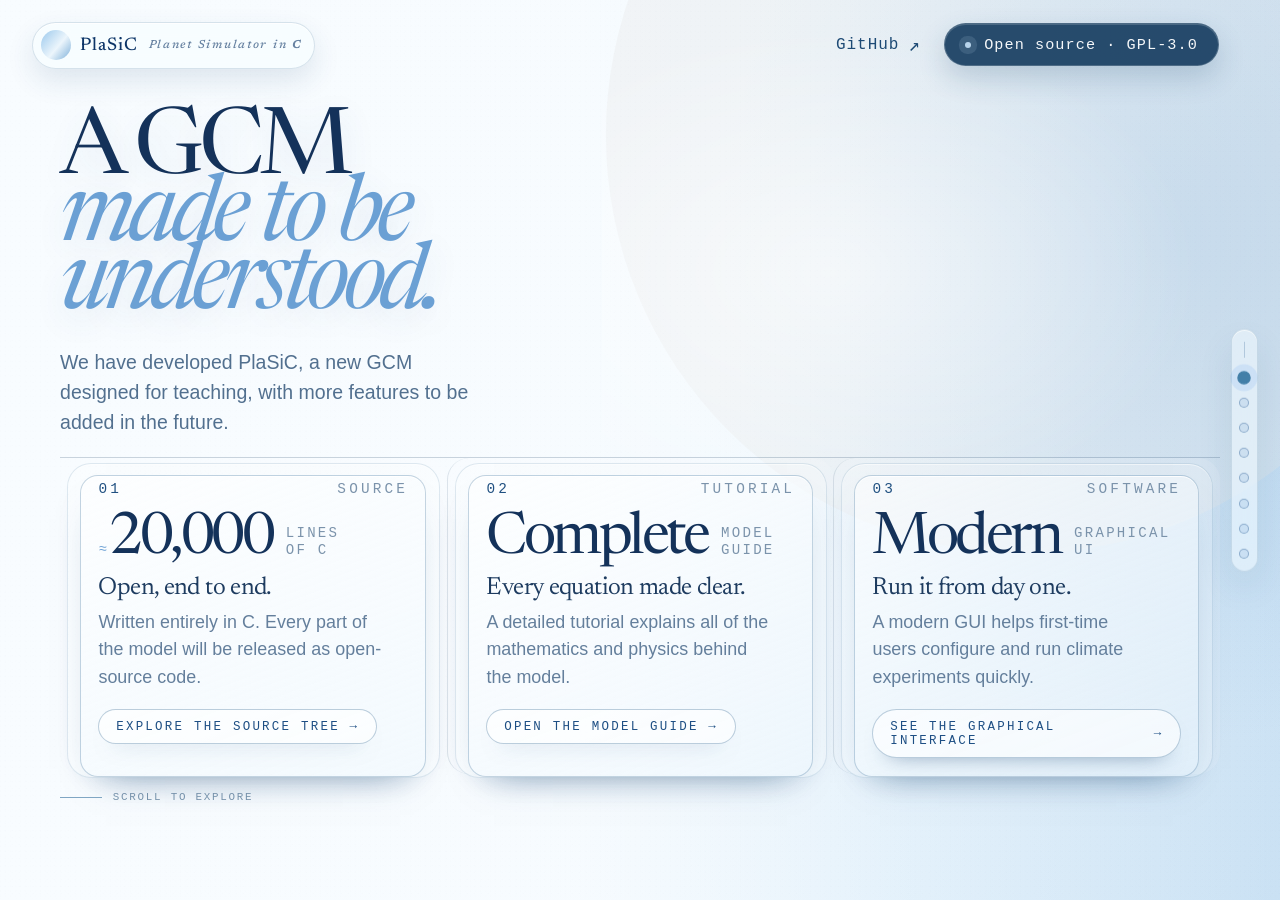
==== docs-site/docs/index.html @ d4c18c9f "fix bug in index.html (weather prediction label occulution)" ====
<!DOCTYPE html>
<html lang="en">
<head>
<meta charset="UTF-8">
<meta name="viewport" content="width=device-width, initial-scale=1.0">
<meta name="color-scheme" content="light dark">
<meta name="description" content="PlaSiC experiments: a 1850–2014 historical simulation, the idealized 1pctCO2 and abrupt-4xCO2 climate-sensitivity experiments, and an ERA5-initialized 10-day forecast case.">
<meta name="theme-color" content="#0a0f1d">
<link rel="icon" type="image/svg+xml" href="data:image/svg+xml,%3Csvg xmlns='http://www.w3.org/2000/svg' viewBox='0 0 64 64'%3E%3Cdefs%3E%3CradialGradient id='g' cx='35%25' cy='28%25'%3E%3Cstop stop-color='%23dffaff'/%3E%3Cstop offset='.48' stop-color='%237fe0f2'/%3E%3Cstop offset='1' stop-color='%231d5d7c'/%3E%3C/radialGradient%3E%3C/defs%3E%3Ccircle cx='32' cy='32' r='25' fill='url(%23g)'/%3E%3Cpath d='M12 34c13-9 27-11 40-4' fill='none' stroke='%23fff' stroke-opacity='.7' stroke-width='2'/%3E%3C/svg%3E">
<title>PlaSiC — Historical, CO₂ and forecast experiments</title>
<link rel="preconnect" href="https://fonts.googleapis.com">
<link rel="preconnect" href="https://fonts.gstatic.com" crossorigin>
<link href="https://fonts.googleapis.com/css2?family=Newsreader:opsz,wght@6..72,400;6..72,500&amp;family=STIX+Two+Text:ital,wght@0,400;0,500;1,400&amp;display=swap" rel="stylesheet">

<style>
/* ============================================================
   1. TOKENS + RESET
   ============================================================ */
:root{
  --ink:#0a0f1d;
  --ink-2:#0d1424;
  --ink-3:#101b33;
  --line:rgba(127,224,242,.16);
  --ice:#7fe0f2;
  --ice-deep:#37bddb;
  --ice-dim:#4a90a8;
  --gold:#e7c489;
  --text:#e9eef7;
  --muted:#8fa1bd;

  --font-elegant:'Newsreader','Bodoni 72','Didot','Baskerville','Times New Roman',serif;
  --font-math:'STIX Two Text','STIX Two Math','STIXGeneral','Cambria Math','Baskerville','Times New Roman',serif;
  --font-body:-apple-system,BlinkMacSystemFont,'Segoe UI',Roboto,'Helvetica Neue',Arial,sans-serif,'PingFang SC','Microsoft YaHei';
  --font-mono:'SF Mono',SFMono-Regular,ui-monospace,Menlo,Consolas,'Liberation Mono',monospace;
}

*{box-sizing:border-box;margin:0;padding:0}
html{scroll-behavior:smooth}
body{
  font-family:var(--font-body);
  color:var(--text);
  background:var(--ink);
  -webkit-font-smoothing:antialiased;
  text-rendering:optimizeLegibility;
  overflow:hidden;           /* sections scroll inside .scroll */
}
a{color:inherit;text-decoration:none}
button{font-family:inherit;cursor:pointer;background:none;border:none;color:inherit}

/* ============================================================
   2. LAYERED BACKGROUND (gradient + vignette, fixed)
   ============================================================ */
.bg-gradient{
  position:fixed;inset:0;z-index:0;pointer-events:none;
  background:
    radial-gradient(120% 90% at 50% -10%, var(--ink-3) 0%, var(--ink-2) 42%, var(--ink) 78%),
    #0a0f1d;
}
.bg-gradient::before,
.bg-gradient::after{
  content:"";position:absolute;inset:0;opacity:0;
  transition:opacity .85s cubic-bezier(.2,.7,.2,1);
}
.bg-gradient::before{
  background:
    radial-gradient(72% 48% at 76% 6%,rgba(255,237,255,.28),transparent 68%),
    linear-gradient(158deg,#75b9f5 0%,#798fe9 33%,#609ce9 66%,#9abcf4 100%);
}
.bg-gradient::after{
  background:
    radial-gradient(80% 58% at 13% 93%,rgba(242,181,249,.42),transparent 66%),
    radial-gradient(66% 52% at 94% 76%,rgba(215,181,251,.38),transparent 70%),
    linear-gradient(112deg,rgba(255,255,255,.16),transparent 48%,rgba(117,85,221,.15));
  mix-blend-mode:screen;
}
body.theme-sky .bg-gradient::before,
body.theme-sky .bg-gradient::after{opacity:1}
.vignette{
  position:fixed;inset:0;z-index:3;pointer-events:none;
  background:radial-gradient(130% 130% at 50% 45%, transparent 55%, rgba(4,8,18,.55) 100%);
  transition:background .85s ease;
}
.bottom-fade{
  position:fixed;left:0;right:0;bottom:0;height:26vh;z-index:1;pointer-events:none;
  background:linear-gradient(180deg,transparent,rgba(6,10,20,.8));
  transition:background .85s ease;
}
body.theme-sky .vignette{background:radial-gradient(130% 115% at 52% 42%,transparent 56%,rgba(47,57,156,.18) 100%)}
body.theme-sky .bottom-fade{background:linear-gradient(180deg,transparent,rgba(213,180,249,.22))}

/* clouds canvas sits between gradient and content */
#clouds{position:fixed;inset:0;z-index:1;pointer-events:none}

/* ============================================================
   3. SCROLL CONTAINER + SECTIONS
   ============================================================ */
.scroll{
  position:relative;z-index:2;
  height:100vh;height:100dvh;
  overflow-y:auto;overflow-x:hidden;
  scroll-snap-type:y mandatory;
  scroll-snap-stop:always;
  -webkit-overflow-scrolling:touch;
}
section{
  position:relative;
  min-height:100vh;min-height:100dvh;
  scroll-snap-align:start;
  display:flex;flex-direction:column;
  align-items:center;justify-content:center;
  padding:clamp(.75rem,1.9vh,1.35rem) clamp(1.25rem,6vw,4rem);
}

/* ============================================================
   4. FIXED CHROME (logo + nav dots)
   ============================================================ */
.logo{
  position:fixed;top:clamp(1rem,2.4vh,1.5rem);left:clamp(1.1rem,2.5vw,2rem);
  z-index:6;pointer-events:auto;
  display:flex;align-items:center;gap:.55rem;
  font-family:var(--font-elegant);font-weight:500;
  font-size:1.05rem;letter-spacing:.04em;color:var(--text);
}
.logo .mark{
  width:26px;height:26px;border-radius:50%;
  background:radial-gradient(circle at 35% 30%, var(--ice) 0%, var(--ice-deep) 55%, transparent 78%);
  box-shadow:0 0 18px rgba(127,224,242,.45);
  opacity:.9;
}
.logo .sub{font-family:var(--font-elegant);font-size:.6rem;letter-spacing:.12em;color:var(--muted);font-style:italic;text-transform:none;margin-left:.1rem}
body.theme-sky .logo{color:#fff;text-shadow:0 2px 18px rgba(50,48,151,.28)}
body.theme-sky .logo .sub{color:rgba(255,255,255,.78)}
body.theme-sky .logo .mark{
  background:radial-gradient(circle at 35% 30%,#fff 0%,#efd9ff 32%,#8f78e8 68%,transparent 72%);
  box-shadow:0 0 0 1px rgba(255,255,255,.3),0 8px 30px rgba(243,211,255,.6);
}

.nav{
  position:fixed;right:clamp(.6rem,1.8vw,1.4rem);top:50%;transform:translateY(-50%);
  z-index:6;display:flex;flex-direction:column;gap:.95rem;align-items:center;
}
.nav .dot{
  border-radius:50%;
  border:1px solid var(--line);background:rgba(15,23,40,.5);
  transition:transform .35s ease,background .35s ease,border-color .35s ease,box-shadow .35s ease;
}
.nav .dot:hover{border-color:var(--ice);transform:scale(1.25)}
.nav .dot.active{
  background:var(--ice);border-color:var(--ice);
  transform:scale(1.35);
}
.nav .dot.active::after{
  content:"";display:none;
}
.nav .tick{width:1px;height:16px;background:linear-gradient(var(--line),var(--line))}
body.theme-sky .nav .dot{border-color:rgba(255,255,255,.58);background:rgba(255,255,255,.18)}
body.theme-sky .nav .dot:hover{border-color:#fff}
body.theme-sky .nav .dot.active{background:#fff;border-color:#fff;box-shadow:0 0 0 5px rgba(255,255,255,.2),0 6px 22px rgba(55,51,164,.24)}
body.theme-sky .nav .tick{background:rgba(255,255,255,.48)}

/* the physics scene (#s2) is light-toned: darken the fixed chrome there */
body.theme-physics .logo{color:#12303f;text-shadow:none}
body.theme-physics .logo .sub{color:rgba(18,48,63,.62)}
body.theme-physics .logo .mark{background:radial-gradient(circle at 35% 30%,#cfeaf7 0%,#5f9dbd 58%,transparent 78%);box-shadow:0 0 14px rgba(40,90,120,.35)}
body.theme-physics .nav .dot{border-color:rgba(18,48,63,.38);background:rgba(18,48,63,.14)}
body.theme-physics .nav .dot.active{background:#1d5d7c;border-color:#1d5d7c;box-shadow:0 0 12px rgba(29,93,124,.4)}
body.theme-physics .nav .tick{background:rgba(18,48,63,.28)}

/* ============================================================
   5. SHARED REVEAL
   ============================================================ */
section .reveal{opacity:0;transform:translateY(28px);
  transition:opacity .8s ease,transform .8s cubic-bezier(.16,.8,.28,1);
  transition-delay:var(--d,0s);
}
section.active .reveal{opacity:1;transform:none}
@media (min-width:760px){
  section .reveal{will-change:opacity,transform}
}

/* ============================================================
   6. PAGE 3 — EQUATIONS IN THE SKY
   ============================================================ */
#s1{
  isolation:isolate;overflow:hidden;justify-content:flex-start;
  padding:clamp(4.2rem,7vh,5.2rem) clamp(1.25rem,4vw,4rem) clamp(1.4rem,3vh,2.4rem);
}
#s1::after{
  content:"";position:absolute;inset:0;z-index:-1;pointer-events:none;
  background:
    linear-gradient(90deg,rgba(255,255,255,.16) 1px,transparent 1px),
    linear-gradient(rgba(255,255,255,.12) 1px,transparent 1px);
  background-size:8vw 8vw;
  -webkit-mask:linear-gradient(180deg,transparent,rgba(0,0,0,.12) 28%,rgba(0,0,0,.08) 70%,transparent);
          mask:linear-gradient(180deg,transparent,rgba(0,0,0,.12) 28%,rgba(0,0,0,.08) 70%,transparent);
}
.sr-only{position:absolute;width:1px;height:1px;padding:0;margin:-1px;overflow:hidden;clip:rect(0,0,0,0);white-space:nowrap;border:0}
.sky-title{
  position:relative;z-index:4;width:min(94vw,1180px);margin:0 auto clamp(.3rem,.8vh,.6rem);
  color:#fff;text-align:center;text-wrap:balance;
  font-family:var(--font-elegant);font-size:clamp(2.2rem,4.3vw,4.7rem);font-weight:400;
  line-height:.94;letter-spacing:-.035em;font-kerning:normal;font-feature-settings:"kern" 1,"liga" 1;
  opacity:0;transform:translateY(-14px);filter:blur(7px);
  transition:opacity 1s ease .05s,transform 1s cubic-bezier(.16,.8,.28,1) .05s,filter 1s ease .05s;
}
#s1.active .sky-title{opacity:1;transform:none;filter:blur(0)}
.eq-cloud{
  position:relative;width:min(96vw,1540px);height:min(70vh,720px);
  margin:0 auto;perspective:1500px;transform-style:preserve-3d;
}
.eq{
  --tx:0px;--ty:0px;
  position:absolute;left:var(--x);top:var(--y);z-index:var(--z,1);
  max-width:min(66vw,900px);
  color:rgba(255,255,255,.92);
  opacity:0;
  transform:translate(-50%,-50%) translate3d(var(--tx),var(--ty),0) rotate(var(--r,0deg)) scale(.92);
  transition:opacity 1.15s ease var(--delay,0s),filter 1.15s ease var(--delay,0s),transform 1.15s cubic-bezier(.16,.8,.28,1) var(--delay,0s),color .35s ease;
  text-shadow:0 1px 0 rgba(255,255,255,.18),0 4px 16px rgba(50,51,142,.32),0 14px 38px rgba(45,54,160,.2);
  will-change:transform;
}
#s1.active .eq{
  opacity:var(--alpha,.82);
  transform:translate(-50%,-50%) translate3d(var(--tx),var(--ty),0) rotate(var(--r,0deg)) scale(1);
}
.eq .m{
  display:inline-block;font-family:var(--font-math);font-weight:400;
  line-height:1.2;letter-spacing:-.018em;font-kerning:normal;font-feature-settings:"kern" 1,"liga" 1;
  animation:eqFloat var(--float,10s) ease-in-out var(--phase,0s) infinite alternate;
  transition:transform .45s cubic-bezier(.2,.8,.2,1),color .35s ease,text-shadow .35s ease;
}
.eq:hover{z-index:20;color:#fff;--alpha:1}
.eq:hover .m{transform:translateY(-4px) scale(1.035);text-shadow:0 2px 0 rgba(255,255,255,.2),0 16px 38px rgba(51,45,153,.34)}
.eq.f-fore{color:#fff;--alpha:.98}
.eq.f-fore .m{font-size:var(--fs,clamp(1.2rem,1.9vw,1.95rem));font-weight:500}
.eq.f-diag{color:rgba(250,244,255,.9);--alpha:.88}
.eq.f-diag .m{font-size:var(--fs,clamp(.9rem,1.22vw,1.26rem))}
.m i{font-style:italic;color:inherit}
.m .g{color:#f8d9ff}
.fr{display:inline-flex;flex-direction:column;vertical-align:middle;margin:0 .14em;text-align:center;line-height:1.02;transform:translateY(-.04em)}
.fr .fn{padding:0 .12em}
.fr .fd{border-top:1px solid currentColor;padding:.08em .12em 0;font-size:.74em}
sub,sup{font-size:.62em;line-height:0}
@keyframes eqFloat{
  0%{transform:translate3d(0,-3px,0)}
  45%{transform:translate3d(5px,2px,0)}
  100%{transform:translate3d(-3px,6px,0)}
}

/* ============================================================
   7. PAGE 4 — PHYSICAL PROCESSES IN PLASIC (3-D GRID COLUMN)
   design adapted from website/demo (isothermalbox-style column
   + gridded globe); all selectors scoped under .physics-map
   ============================================================ */
#s2.physics-scene{
  isolation:isolate;overflow:hidden;padding:0;display:block;
  background:linear-gradient(165deg,#f3f8fc 0%,#e1ebf3 100%);color:#103b55;
}
.physics-figure{
  position:absolute;inset:0;z-index:1;opacity:0;transform:scale(1.015);
  transition:opacity 1.1s ease,transform 1.6s cubic-bezier(.16,.8,.28,1);
}
#s2.active .physics-figure{opacity:1;transform:none}
.physics-map{display:block;width:100%;height:100%}
.physics-map text{font-family:var(--font-body)}
/* in-scene micro labels (kept to a minimum) */
.physics-map .micro-label{font-size:28px;font-weight:750;letter-spacing:.13em;fill:#174b65;paint-order:stroke;stroke:rgba(248,253,255,.88);stroke-width:6px;stroke-linejoin:round}
.physics-map .micro-label.light{fill:rgba(255,255,255,.9);stroke:rgba(12,63,82,.55)}
/* parameterization callout panels */
.physics-map .process-label{filter:drop-shadow(0 9px 16px rgba(20,67,87,.18));opacity:0;transition:opacity .65s ease}
#s2.active .process-label{opacity:1}
#s2.active .process-label.p2{transition-delay:.14s}
#s2.active .process-label.p3{transition-delay:.24s}
#s2.active .process-label.p4{transition-delay:.34s}
.process-label .label-panel{fill:rgba(248,253,255,.92);stroke:rgba(12,72,101,.22);stroke-width:1.5}
.process-label .label-index{font:750 16px var(--font-body);fill:#103f59;text-anchor:middle;dominant-baseline:middle}
.process-label .label-title{font:750 24px var(--font-body);letter-spacing:.018em;fill:#103f59}
.process-label .label-link{fill:none;stroke:rgba(20,82,105,.6);stroke-width:2.2;stroke-linecap:round;stroke-dasharray:3 7}
.process-label:hover .label-panel{fill:rgba(255,255,255,.97);stroke:rgba(12,72,101,.45)}
.process-label:hover .label-link{stroke-dasharray:none}
/* globe image replaces the procedural graticule; only rain dots and
   building windows remain procedural */
/* scene motion, scoped to the physics map */
.physics-map .cloud-soft{filter:url(#cloudShadow)}
.physics-map .cloud-float-a,.physics-map .cloud-float-c{transform-box:fill-box;transform-origin:center;will-change:transform}
.physics-map .cloud-float-a{animation:sceneCloudA 8s ease-in-out infinite alternate}
.physics-map .cloud-float-c{animation:sceneCloudC 12s ease-in-out -5s infinite alternate}
.physics-map .sun-core{transform-box:fill-box;transform-origin:center;animation:sunPulse 4.5s ease-in-out infinite alternate}
.physics-map .sun-rays{transform-box:fill-box;transform-origin:center;animation:sunTurn 55s linear infinite}
.physics-map .flow,.physics-map .shortwave,.physics-map .longwave,.physics-map .updraft,.physics-map .flux-arrow{stroke-dasharray:16 13;animation:streamDash 2.2s linear infinite}
.physics-map .longwave{animation-duration:2.8s}
.physics-map .rain-streak{stroke-dasharray:7 15;animation:rainFall 1.25s linear infinite}
.physics-map .rain-streak.r2{animation-delay:-.45s}
.physics-map .rain-streak.r3{animation-delay:-.85s}
.physics-map .rain-dot{fill:#3f8fd2;animation:fallDots 1.5s linear infinite}
.physics-map .eddy{transform-box:fill-box;transform-origin:center;animation:eddyTurn 9s linear infinite}
.physics-map .mix-stream{stroke-dasharray:8 13;animation:streamDash 3.2s linear infinite}
.physics-map .rain-drop{animation:dropBob 1.8s ease-in-out infinite;transform-box:fill-box;transform-origin:center}
.physics-map .rain-drop.d2{animation-delay:-.6s}
.physics-map .rain-drop.d3{animation-delay:-1.2s}
.physics-map .city-icon{filter:drop-shadow(0 5px 5px rgba(30,68,58,.16))}
@keyframes sceneCloudA{to{transform:translate(10px,-13px)}}
@keyframes sceneCloudC{to{transform:translate(8px,-9px)}}
@keyframes sunPulse{to{transform:scale(1.06);opacity:.9}}
@keyframes sunTurn{to{transform:rotate(360deg)}}
@keyframes streamDash{to{stroke-dashoffset:-58}}
@keyframes rainFall{to{stroke-dashoffset:-44}}
@keyframes fallDots{0%{transform:translateY(-6px);opacity:0}20%{opacity:.95}85%{opacity:.9}100%{transform:translateY(38px);opacity:0}}
@keyframes eddyTurn{to{transform:rotate(360deg)}}
@keyframes dropBob{0%,100%{transform:translateY(-4px);opacity:.5}50%{transform:translateY(7px);opacity:1}}
@media (max-width:780px){
  .physics-figure{left:50%;width:1500px;transform:translateX(-50%) scale(1.015)}
  #s2.active .physics-figure{transform:translateX(-50%)}
}

/* ============================================================
   8. PAGE 5 — COUPLING
   ============================================================ */
#s3.coupling-scene{
  --cx-ink:#173650;--cx-muted:#536f86;--cx-rule:rgba(47,93,130,.19);
  --cx-down:#9b722f;--cx-up:#327ea6;
  isolation:isolate;align-items:stretch;justify-content:center;
  padding:clamp(5rem,8vh,6rem) clamp(1.5rem,5vw,5.5rem) clamp(1.8rem,4vh,3rem);
  color:var(--cx-ink);
  background:radial-gradient(ellipse at 90% 15%,rgba(126,196,242,.42),transparent 55%),
    linear-gradient(125deg,#e6f2fd 5%,#cfe4f8 68%,#b9d6ee);
}
#s3::before{
  content:"";position:absolute;inset:0;z-index:-1;pointer-events:none;opacity:.35;
  background-image:linear-gradient(rgba(71,120,160,.075) 1px,transparent 1px),linear-gradient(90deg,rgba(71,120,160,.075) 1px,transparent 1px);
  background-size:64px 64px;
  -webkit-mask-image:linear-gradient(120deg,transparent 30%,#000);mask-image:linear-gradient(120deg,transparent 30%,#000);
}
.cx-shell{width:min(100%,1400px);margin:auto}
.cx-header{display:grid;grid-template-columns:1fr;align-items:end;gap:3rem;margin-bottom:clamp(1.6rem,3.5vh,2.6rem)}
.cx-title{font-family:var(--font-elegant);font-size:clamp(3.25rem,5.2vw,5.35rem);font-weight:400;line-height:.94;letter-spacing:-.035em}
.cx-title em{font-weight:400;color:#3b7fa9}
.cx-header-note{max-width:38ch;margin:0 0 .25rem;color:var(--cx-muted);font-size:1.0625rem;line-height:1.55}
.cx-network{margin:0}
.cx-component{position:relative;min-width:0;border:1px solid var(--cx-rule);border-radius:12px;background:rgba(255,255,255,.57)}
.cx-number{font-family:var(--font-mono);font-size:.875rem;letter-spacing:.12em;color:#6084a1}
.cx-component h3{font-family:var(--font-elegant);font-size:clamp(1.9rem,2.8vw,2.7rem);font-weight:400;line-height:1.05;letter-spacing:-.025em}
.cx-component p{font-size:1.125rem;line-height:1.55;color:var(--cx-muted);text-wrap:pretty}
.cx-atmosphere{display:grid;grid-template-columns:1fr 1fr;align-items:center;gap:2rem;padding:1.3rem 1.7rem;background:linear-gradient(110deg,rgba(255,255,255,.85),rgba(204,229,247,.66));box-shadow:0 15px 35px -30px rgba(36,85,127,.3)}
.cx-atmosphere-name{display:flex;align-items:center;gap:1.2rem}
.cx-atmosphere p{max-width:47ch}
.cx-branches{display:grid;grid-template-columns:minmax(0,.8fr) minmax(0,1.65fr);gap:2.3rem}
.cx-branch{min-width:0;display:flex;flex-direction:column}
.cx-exchange{display:flex;justify-content:center}
.cx-direction{display:flex;font-size:.875rem;line-height:1.35;color:var(--cx-down)}
.cx-direction.return{color:var(--cx-up)}
.cx-arrow{position:relative;display:block;flex:none;width:2px;height:45px;background:currentColor;opacity:.8}
.cx-arrow::after{content:"";position:absolute;bottom:0;left:-3px;width:8px;height:8px;border-right:2px solid currentColor;border-bottom:2px solid currentColor;transform:rotate(45deg)}
.return .cx-arrow::after{top:0;bottom:auto;transform:rotate(225deg)}
.cx-land{flex:1;padding:1.5rem 1.7rem;display:flex;flex-direction:column;align-items:flex-start;background:linear-gradient(145deg,rgba(255,255,255,.76),rgba(217,236,234,.53))}
.cx-land .cx-number{color:#547e7c}
.cx-land h3{margin:.75rem 0 .65rem}
.cx-land p{max-width:29ch}
.cx-marine{min-width:0}
.cx-interface{display:flex;align-items:center;justify-content:space-between;gap:1.8rem;padding:1.15rem 1.45rem;border:1px dashed rgba(55,108,143,.38);border-radius:8px;background:rgba(243,250,255,.5)}
.cx-interface h3{font-size:1.45rem;font-weight:500;white-space:nowrap}
.cx-interface p{font-size:1.0625rem;line-height:1.5;color:var(--cx-muted);max-width:42ch}
.cx-interface-tag{display:block;margin-top:.3rem;font-family:var(--font-mono);font-size:.9375rem;color:#6385a0}
.cx-gateway{width:43%;display:flex;align-items:center;justify-content:center;gap:.6rem;height:45px;color:#547f9f}
.cx-gateway .cx-arrow{height:29px}
.cx-gateway-label{margin-left:.4rem;font-size:.875rem;line-height:1.35;color:var(--cx-muted)}
.cx-marine-pair{display:grid;grid-template-columns:minmax(0,1fr) 14% minmax(0,1fr);align-items:stretch}
.cx-ice,.cx-ocean{padding:1.1rem 1.25rem}
.cx-ice{background:linear-gradient(145deg,rgba(255,255,255,.8),rgba(224,231,247,.65))}
.cx-ocean{background:linear-gradient(145deg,rgba(241,250,255,.9),rgba(191,221,243,.55))}
.cx-ice h3,.cx-ocean h3{font-size:clamp(1.75rem,2.35vw,2.35rem);margin:.5rem 0 .6rem}
.cx-ice p,.cx-ocean p{font-size:1.0625rem}
.cx-bridge{display:flex;flex-direction:column;align-items:center;justify-content:center;gap:.7rem;color:#517b9c;padding:0 .6rem}
.cx-horizontal{width:100%;height:2px;position:relative;background:currentColor}
.cx-horizontal::after{content:"";position:absolute;right:0;top:-3px;width:8px;height:8px;border-top:2px solid currentColor;border-right:2px solid currentColor;transform:rotate(45deg)}
.cx-horizontal.back::after{left:0;right:auto;transform:rotate(225deg)}
.cx-bridge small{line-height:1.35;text-align:center}
.cx-deep-link{display:flex;flex-direction:column;align-items:center;gap:.4rem;margin:.7rem 0 .45rem;color:#3d789b;font-size:.82rem;line-height:1.3;text-align:center}
.cx-deep-link .cx-deep-arrow{position:relative;width:2px;height:27px;background:currentColor}
.cx-deep-link .cx-deep-arrow::after{content:"";position:absolute;left:-3px;bottom:-1px;width:8px;height:8px;border-right:2px solid currentColor;border-bottom:2px solid currentColor;transform:rotate(45deg)}
.cx-deep-link strong{font-weight:600;letter-spacing:.02em}
.cx-deep-ocean{display:grid;grid-template-columns:auto minmax(0,1fr) auto;align-items:center;gap:1.1rem;padding:1rem 1.25rem;border-color:rgba(38,111,157,.28);background:linear-gradient(110deg,rgba(222,244,255,.9),rgba(155,206,237,.62));box-shadow:0 13px 30px -27px rgba(24,86,128,.58)}
.cx-deep-ocean .cx-component-head{margin:0;align-items:center}
.cx-deep-ocean .cx-symbol{width:4.8rem;height:4.8rem}
.cx-deep-ocean h3{font-size:clamp(1.65rem,2.2vw,2.2rem);margin:.35rem 0 .2rem}
.cx-deep-ocean p{font-size:1rem;line-height:1.42;max-width:192ch}
.cx-deep-specs{display:flex;flex-direction:column;align-items:flex-end;gap:.4rem;max-width:24rem}
.cx-deep-specs span{padding:.35rem .52rem;border:1px solid rgba(48,111,146,.2);border-radius:5px;background:rgba(244,252,255,.45);color:#37677f;font-family:var(--font-mono);font-size:.7rem;letter-spacing:.04em;white-space:nowrap}
.cx-caption{display:grid;grid-template-columns:1fr 1.5fr;gap:2.8rem;padding-top:1rem;border-top:1px solid var(--cx-rule);font-size:1rem;line-height:1.6}
.cx-caption strong{font-weight:500;color:var(--cx-ink)}
.cx-caption p + p{margin-top:.3rem}
.cx-grid-mark{display:inline-block;width:13px;height:13px;margin-right:.5rem;vertical-align:-1px;border:1px solid #779cb7;background:linear-gradient(90deg,transparent 45%,#779cb7 45% 55%,transparent 55%),linear-gradient(transparent 45%,#779cb7 45% 55%,transparent 55%)}
body.theme-coupling .logo{color:#173650;text-shadow:none}
body.theme-coupling .logo .sub{color:#54738d}
body.theme-coupling .logo .mark{background:radial-gradient(circle at 35% 30%,#d7f2ff 0%,#6a9fc5 58%,transparent 78%);box-shadow:0 0 14px rgba(46,116,214,.2)}
body.theme-coupling .nav .dot{border-color:rgba(20,72,128,.34);background:rgba(35,104,180,.1)}
body.theme-coupling .nav .dot.active{background:#437fa8;border-color:#437fa8;box-shadow:0 0 0 5px rgba(46,120,236,.1)}
body.theme-coupling .nav .tick{background:rgba(20,72,128,.22)}
body.theme-coupling .vignette{background:radial-gradient(140% 120% at 55% 45%,transparent 70%,rgba(54,115,177,.07) 100%)}
body.theme-coupling .bottom-fade{background:linear-gradient(180deg,transparent,rgba(185,222,252,.12))}
@media(max-width:1050px){
  .cx-header{gap:2rem;grid-template-columns:1fr 1fr}
  .cx-branches{gap:1.5rem;grid-template-columns:minmax(0,.75fr) minmax(0,1.65fr)}
  .cx-exchange{gap:1rem}.cx-direction{font-size:.8125rem}
  .cx-interface{align-items:flex-start;gap:1rem}.cx-interface p{max-width:26ch}
  .cx-land{padding:1.3rem}.cx-ice,.cx-ocean{padding:1rem}
  .cx-component p{font-size:1.0625rem}
}
@media(max-width:760px){
  #s3.coupling-scene{padding:5.5rem 1.5rem 2.5rem}
  .cx-header{grid-template-columns:1fr;gap:1rem;margin-bottom:1.5rem}
  .cx-title{font-size:clamp(2.8rem,9vw,4rem)}
  .cx-atmosphere{grid-template-columns:1fr;gap:.65rem;padding:1.2rem}
  .cx-atmosphere-name{gap:.8rem}
  .cx-branches{grid-template-columns:1fr;gap:0}
  .cx-exchange{justify-content:space-around}
  .cx-direction{font-size:.875rem}
  .cx-land{padding:1.2rem}.cx-land h3{margin:.45rem 0}
  .cx-land p{max-width:none}
  .cx-interface{padding:1rem}
  .cx-deep-ocean{grid-template-columns:1fr;gap:.7rem;padding:1rem}
  .cx-deep-ocean .cx-component-head{align-items:center}
  .cx-deep-specs{align-items:flex-start;max-width:none}
  .cx-caption{grid-template-columns:1fr;gap:.7rem;margin-top:1.4rem}
}
@media(max-width:430px){
  .cx-interface p{max-width:none;margin-top:.6rem}
  .cx-marine-pair{grid-template-columns:1fr}
  .cx-gateway{width:100%}
  .cx-bridge{flex-direction:row}
  .cx-horizontal{width:2px;height:38px}
  .cx-horizontal::after{right:auto;left:-3px;top:auto;bottom:0;transform:rotate(135deg)}
  .cx-horizontal.back::after{left:-3px;top:0;bottom:auto;transform:rotate(-45deg)}
  .cx-ocean h3 span{display:inline}
  .cx-deep-ocean .cx-component-head{align-items:center}
  .cx-deep-ocean .cx-symbol{width:4.2rem;height:4.2rem}
  .cx-deep-specs span{font-size:.62rem}
}
@media(min-width:1051px) and (max-height:800px){
  #s3.coupling-scene{padding-top:4.4rem;padding-bottom:1.5rem}
  .cx-header{margin-bottom:1.3rem}.cx-title{font-size:clamp(3rem,4.4vw,4.3rem)}
  .cx-atmosphere{padding:1rem 1.5rem}.cx-exchange{min-height:72px}
  .cx-land{padding:1.2rem 1.5rem}.cx-caption{margin-top:1.1rem;padding-top:.8rem}
}

/* Component symbols reuse the original site's vector illustrations. */
.cx-symbol{display:block;flex:none;width:4.8rem;height:4.8rem;filter:saturate(.68);}
.cx-symbol svg{display:block;width:100%;height:100%}
.cx-component-head{display:flex;align-items:center;gap:.8rem;margin-bottom:.7rem;width:100%}
.cx-component-head > div{min-width:0}
.cx-component-head h3{margin:.45rem 0 0}
.cx-atmosphere-name h3{margin-top:.35rem}
.cx-atmosphere{padding-top:.9rem;padding-bottom:.9rem}
.cx-land .cx-symbol{width:5.3rem;height:5.3rem}
.cx-ocean .cx-symbol{width:5.3rem;height:5.3rem}
.cx-ice .cx-component-head,.cx-ocean .cx-component-head{align-items:flex-start;flex-direction:row;gap:.8rem}
.cx-interface-name{display:flex;align-items:center;gap:.65rem;flex:none}
.cx-interface .cx-symbol{width:4rem;height:4rem}
.cx-exchange{align-items:stretch;gap:1.3rem;min-height:158px;padding:1rem .25rem}
.cx-direction{align-items:center;flex:1;min-width:0;gap:.65rem}
.cx-direction .cx-arrow{height:92px}
.cx-field-list{display:grid;gap:.24rem;font-size:.9375rem;line-height:1.4}
.cx-field-list strong{font-weight:600;font-size:.875rem;margin-bottom:.15rem}
.cx-bridge{padding-left:.35rem;padding-right:.35rem}
.cx-bridge small{font-size:.875rem}
.cx-caption{margin-top:1rem}
@media(max-width:1150px){
  .cx-interface{flex-direction:column;gap:.5rem}.cx-interface p{max-width:none}
  .cx-component-head{flex-direction:column;align-items:flex-start;gap:.35rem}
  .cx-land .cx-symbol{width:4.8rem;height:4.8rem}
}
@media(max-width:760px){
  .cx-exchange{gap:1.2rem;min-height:0;padding:1.1rem .25rem}
  .cx-component-head{flex-direction:row;align-items:center;gap:.8rem}
  .cx-interface{flex-direction:row;align-items:center}
  .cx-ice .cx-component-head,.cx-ocean .cx-component-head{flex-direction:column}
}
@media(max-width:430px){
  .cx-interface{display:block}.cx-interface-name{gap:.5rem}
  .cx-atmosphere-name{gap:.6rem}.cx-atmosphere-name h3{font-size:1.7rem}
  .cx-symbol,.cx-land .cx-symbol{width:4.2rem;height:4.2rem}
  .cx-ice .cx-component-head,.cx-ocean .cx-component-head{flex-direction:row;align-items:center;gap:.8rem}
  .cx-bridge{height:82px;gap:.8rem}
  .cx-bridge small{max-width:9ch}
  .cx-bridge .cx-horizontal{flex:none}
}

/* ============================================================
   9. PAGE 1 — OPEN, LEARN, RUN
   ============================================================ */
#s4.closing{
  position:relative;isolation:isolate;overflow:hidden;align-items:stretch;justify-content:flex-start;
  padding:clamp(5.7rem,8.3vh,7.2rem) clamp(2.4rem,4.7vw,6rem) clamp(1.7rem,3.2vh,2.8rem);
  color:#122c49;text-align:left;
  background:
    linear-gradient(108deg,rgba(246,251,255,.98) 0%,rgba(246,251,255,.96) 45%,rgba(222,238,252,.85) 70%,rgba(126,177,228,.72) 100%),
    #f6fbff;
}
#s4.closing::before{
  content:"";position:absolute;z-index:0;inset:0;pointer-events:none;
}
#s4.closing::after{
  content:"";position:absolute;z-index:4;inset:0;pointer-events:none;opacity:.14;
  background:
    radial-gradient(circle at 12% 21%,rgba(23,58,92,.08) 0 .45px,transparent .7px),
    radial-gradient(circle at 73% 61%,rgba(23,58,92,.06) 0 .45px,transparent .7px);
  background-size:5px 5px,7px 7px;mix-blend-mode:multiply;
}
.earth-stage{
  position:absolute;z-index:1;width:max(110vw,96rem);aspect-ratio:4/3;
  right:-40vw;top:-49vh;pointer-events:none;opacity:0;
  transition:opacity 1.6s ease .12s,filter 1.6s ease .12s;
  filter:blur(5px);
}
#s4.active .earth-stage{filter:blur(0)}
.earth-visual{
  position:absolute;inset:0;clip-path:circle(30.8% at 50% 50%);
  background-image:
    url('https://images.unsplash.com/photo-1614730321146-b6fa6a46bcb4?auto=format&fit=crop&w=1800&q=90'),
    radial-gradient(circle,#dceaf2 0 38%,#9cb9cb 58%,#527895 72%,#24455f 100%);
  background-position:center;background-size:cover;
  animation:earthFloat 22s ease-in-out infinite alternate;
}
.earth-haze{position:absolute;z-index:2;right:-4%;top:-7%;width:57%;height:69%;pointer-events:none;background:radial-gradient(ellipse at 31% 54%,rgba(248,252,255,.55),transparent 52%);mix-blend-mode:screen}
@keyframes earthFloat{to{transform:translate3d(-1.2%,1.1%,0) scale(1.018)}}

.closing-topbar{
  position:absolute;z-index:6;right:clamp(2.8rem,4.8vw,6rem);top:clamp(1.35rem,2.5vh,2rem);
  display:flex;align-items:center;gap:clamp(.8rem,1.8vw,1.7rem);
}
.release-toplink{display:flex;align-items:center;gap:.55rem;font-family:var(--font-mono);font-size:1rem;letter-spacing:.06em;color:#1d4a75;transition:opacity .25s ease}
.release-toplink::after{content:"↗";font-size:1.18rem}
.release-toplink[aria-disabled="true"]{cursor:not-allowed;opacity:.72}
.release-pill{
  display:flex;align-items:center;gap:.85rem;padding:.72rem 1.25rem;border-radius:99px;
  color:#f5f7f9;background:rgba(19,58,94,.9);
  font-family:var(--font-mono);font-size:.95rem;letter-spacing:.07em;white-space:nowrap;
}
.release-pill::before{content:"";width:6px;height:6px;border-radius:50%;background:#b8d4ec;box-shadow:0 0 0 6px rgba(184,212,236,.14)}

.closing-shell{
  position:relative;z-index:5;width:min(100%,1840px);height:100%;margin:0 auto;
  display:grid;grid-template-rows:minmax(0,1fr) auto auto;
}
.closing-head{display:flex;flex-direction:column;align-items:flex-start;justify-content:center;min-height:0;padding:clamp(1rem,3vh,2.8rem) 0 clamp(1rem,2.2vh,2rem)}
.closing-title{
  max-width:min(9em,58vw);font-family:'Bodoni 72','Didot','Bodoni MT',var(--font-elegant);font-weight:400;
  font-size:clamp(4.4rem,7.2vw,9.2rem);line-height:.73;letter-spacing:-.06em;
}
.closing-title > span,.closing-title em{display:block}
.closing-title > span{white-space:nowrap}
.closing-title em{font-weight:400}
.closing-intro{max-width:37ch;margin-top:clamp(1.5rem,3vh,2.7rem);font-size:clamp(1.22rem,1.3vw,1.48rem);line-height:1.55;color:#52708f;text-wrap:pretty}

.closing-grid{
  position:relative;display:grid;grid-template-columns:repeat(3,minmax(0,1fr));
  min-height:clamp(13.5rem,25vh,18.5rem);border-top:1px solid rgba(28,64,102,.16);
}
.closing-pillar{position:relative;padding:clamp(1.2rem,2.5vh,2.1rem) clamp(1.1rem,3vw,3.8rem) 1rem;min-width:0}
.closing-pillar + .closing-pillar{border-left:1px solid rgba(28,64,102,.13)}
.pillar-meta{display:flex;justify-content:space-between;gap:1rem;margin-bottom:clamp(.95rem,2.2vh,1.6rem);font-family:var(--font-mono);font-size:.9rem;letter-spacing:.22em;text-transform:uppercase;color:#7b93ab}
.pillar-meta .number{color:#205081}
.pillar-signal{display:flex;align-items:flex-end;gap:.85rem;margin-bottom:clamp(.7rem,1.5vh,1.05rem);white-space:nowrap}
.pillar-signal strong{font-family:'Bodoni 72','Didot','Bodoni MT',var(--font-elegant);font-size:clamp(3.45rem,4.55vw,5.9rem);font-weight:400;line-height:.8;letter-spacing:-.06em;color:#14325a}
.pillar-signal strong .approx{color:#6ba0d4}
.pillar-signal span{max-width:8ch;padding-bottom:.18rem;font-family:var(--font-mono);font-size:.88rem;line-height:1.25;letter-spacing:.16em;text-transform:uppercase;color:#7b93ab;white-space:normal}
.closing-pillar h3{margin-bottom:.45rem;font-family:'Bodoni 72','Didot','Bodoni MT',var(--font-elegant);font-size:clamp(1.55rem,1.85vw,2.1rem);font-weight:400;letter-spacing:-.025em;color:#1e3c60}
.closing-pillar p{max-width:36ch;font-size:clamp(1.12rem,1.12vw,1.3rem);line-height:1.55;color:#647f9c;text-wrap:pretty}

.closing-foot{display:flex;align-items:flex-end;justify-content:space-between;gap:2rem;padding-top:1rem}

body.theme-closing .logo{color:#0d3568;text-shadow:none;font-size:1.15rem}
body.theme-closing .logo .sub{color:rgba(13,53,104,.62);font-size:.72rem}
body.theme-closing .logo .mark{width:30px;height:30px;background:linear-gradient(130deg,#8fc2ea,#eaf4fb 56%,#6ea6d4);box-shadow:none;opacity:.9}
body.theme-closing .nav{opacity:1;pointer-events:auto}
body.theme-closing .nav .dot{border-color:rgba(20,72,128,.34);background:rgba(35,104,180,.1)}
body.theme-closing .nav .dot.active{background:#437fa8;border-color:#437fa8;box-shadow:0 0 0 5px rgba(46,120,236,.1)}
body.theme-closing .nav .tick{background:rgba(20,72,128,.22)}
body.theme-closing .vignette{background:radial-gradient(140% 120% at 55% 45%,transparent 70%,rgba(54,115,177,.07) 100%)}
body.theme-closing .bottom-fade{background:linear-gradient(180deg,transparent,rgba(185,222,252,.18))}

/* ---- pillar links through to their own pages ----
   The whole tile is one big anchor: nested hairline frames mark it as a
   card, and the call-to-action below reads as a button, so the region
   announces itself as clickable before the pointer ever lands on it. */
a.closing-pillar{
  display:block;cursor:pointer;border-radius:22px;isolation:isolate;
  transition:background .35s ease,transform .35s ease;
}
a.closing-pillar::after{
  content:"";position:absolute;z-index:0;pointer-events:none;
  inset:clamp(.15rem,.55vh,.45rem) clamp(.2rem,.55vw,.65rem) clamp(-.25rem,-.45vh,0rem);
  border:1px solid rgba(37,92,140,.13);border-radius:24px;
  background:rgba(255,255,255,.18);
  box-shadow:0 16px 34px -28px rgba(28,72,116,.42),inset 0 1px 0 rgba(255,255,255,.52);
  transition:border-color .35s ease,background .35s ease,box-shadow .35s ease;
}
a.closing-pillar::before{
  content:"";position:absolute;z-index:1;pointer-events:none;
  inset:clamp(.8rem,1.9vh,1.4rem) clamp(.6rem,1.6vw,1.6rem) clamp(-.2rem,-.35vh,0rem);
  border:1px solid rgba(37,92,140,.26);border-radius:18px;
  background:linear-gradient(160deg,rgba(255,255,255,.52),rgba(228,242,252,.3));
  box-shadow:0 18px 38px -26px rgba(28,72,116,.55),inset 0 1px 0 rgba(255,255,255,.82);
  transition:border-color .35s ease,background .35s ease,box-shadow .35s ease;
}
a.closing-pillar > *{position:relative;z-index:2}
a.closing-pillar:hover::after,
a.closing-pillar:focus-visible::after{
  border-color:rgba(37,92,140,.24);
  background:rgba(255,255,255,.3);
  box-shadow:0 22px 44px -30px rgba(28,72,116,.54),inset 0 1px 0 rgba(255,255,255,.7);
}
a.closing-pillar:hover::before,
a.closing-pillar:focus-visible::before{
  border-color:rgba(37,92,140,.58);
  background:linear-gradient(160deg,rgba(255,255,255,.88),rgba(216,236,251,.62));
  box-shadow:0 28px 52px -30px rgba(28,72,116,.72),inset 0 1px 0 rgba(255,255,255,.94);
}
.pillar-cta{
  display:inline-flex;align-items:center;gap:.6rem;
  margin-top:clamp(.9rem,1.9vh,1.35rem);
  padding:.6rem 1.05rem;
  border:1px solid rgba(37,92,140,.3);border-radius:999px;
  background:rgba(255,255,255,.6);
  font-family:var(--font-mono);font-size:.78rem;letter-spacing:.18em;text-transform:uppercase;
  color:#1e4f84;
  box-shadow:0 12px 22px -16px rgba(28,72,116,.6);
  transition:background .3s ease,color .3s ease,border-color .3s ease,box-shadow .3s ease;
}
.pillar-cta i{font-style:normal;transition:transform .35s cubic-bezier(.2,.8,.2,1)}
a.closing-pillar:hover .pillar-cta,
a.closing-pillar:focus-visible .pillar-cta{
  background:#1e4f84;border-color:#1e4f84;color:#f7fbff;
  box-shadow:0 18px 32px -14px rgba(30,79,132,.75);
}
a.closing-pillar:hover .pillar-cta i,
a.closing-pillar:focus-visible .pillar-cta i{transform:translateX(4px)}

/* ============================================================
   10. PAGE 2 — MODEL LANDSCAPE
   ============================================================ */
#s5.comparison{
  --comparison-rule:rgba(127,224,242,.14);
  position:relative;isolation:isolate;overflow:hidden;align-items:stretch;justify-content:flex-start;
  padding:clamp(5.1rem,7.2vh,6.4rem) clamp(2rem,4.5vw,5.5rem) clamp(1.5rem,3vh,2.6rem);
  color:var(--text);
  background:
    radial-gradient(80% 70% at 88% -8%,rgba(91,164,216,.24),transparent 62%),
    radial-gradient(60% 60% at -8% 104%,rgba(55,189,219,.12),transparent 68%),
    linear-gradient(148deg,#101b33 0%,#0d1629 48%,#090f1d 100%);
}
#s5.comparison::before{
  content:"";position:absolute;inset:0;z-index:-1;pointer-events:none;opacity:.38;
  background-image:
    linear-gradient(rgba(127,224,242,.035) 1px,transparent 1px),
    linear-gradient(90deg,rgba(127,224,242,.035) 1px,transparent 1px);
  background-size:72px 72px;
  -webkit-mask-image:linear-gradient(145deg,#000,transparent 62%);mask-image:linear-gradient(145deg,#000,transparent 62%);
}
.comparison-shell{
  position:relative;width:min(100%,1720px);height:100%;margin:0 auto;
  display:grid;grid-template-rows:auto minmax(0,1fr);gap:clamp(1rem,2.3vh,1.8rem);
}
.comparison-head{display:grid;grid-template-columns:1fr;align-items:end}
.comparison-index{margin-bottom:.65rem;font-family:var(--font-mono);font-size:.72rem;letter-spacing:.25em;text-transform:uppercase;color:var(--ice-dim)}
.comparison-title{
  max-width:30ch;font-family:var(--font-elegant);font-size:clamp(2.8rem,4.7vw,5rem);font-weight:400;
  line-height:.9;letter-spacing:-.04em;text-wrap:balance;
}
.comparison-title em{color:var(--ice);font-weight:400}
.comparison-table-wrap{
  min-height:0;overflow:auto;border:1px solid var(--comparison-rule);border-radius:18px;
  background:linear-gradient(150deg,rgba(18,29,50,.9),rgba(10,17,31,.78));
  box-shadow:0 26px 70px rgba(0,0,0,.24),inset 0 1px 0 rgba(255,255,255,.035);
  scrollbar-color:rgba(127,224,242,.3) transparent;scrollbar-width:thin;
}
.comparison-table{width:100%;border-collapse:separate;border-spacing:0;table-layout:fixed}
.comparison-table caption{position:absolute;width:1px;height:1px;padding:0;margin:-1px;overflow:hidden;clip:rect(0 0 0 0);white-space:nowrap;border:0}
.comparison-table col:nth-child(1){width:13%}
.comparison-table col:nth-child(2){width:18%}
.comparison-table col:nth-child(3){width:25%}
.comparison-table col:nth-child(4){width:15%}
.comparison-table col:nth-child(5){width:29%}
.comparison-table th,.comparison-table td{text-align:left;vertical-align:top;border-bottom:1px solid rgba(127,224,242,.1)}
.comparison-table thead th{
  position:sticky;top:0;z-index:2;padding:.9rem 1rem .82rem;
  background:rgba(13,22,40,.96);backdrop-filter:blur(18px);
  font-family:var(--font-mono);font-size:.72rem;font-weight:500;line-height:1.35;letter-spacing:.13em;text-transform:uppercase;color:#8398b5;
}
.comparison-table tbody th,.comparison-table tbody td{padding:.86rem 1rem;font-size:clamp(.875rem,.82vw,.96rem);line-height:1.43;color:#a9b8cc}
.comparison-table tbody th{
  font-family:var(--font-elegant);font-size:clamp(1.02rem,1.05vw,1.18rem);font-weight:500;color:#edf5ff;
}
.comparison-table thead th + th,.comparison-table tbody td,.comparison-table tbody th + td{border-left:1px solid rgba(127,224,242,.06)}
.comparison-table thead th:last-child,.comparison-table tbody td:last-child{
  border-left-color:rgba(127,224,242,.18);background:linear-gradient(90deg,rgba(127,224,242,.045),rgba(127,224,242,.015));
}
.comparison-table thead th:last-child{color:var(--ice);background:rgba(18,37,57,.97)}
.comparison-table tbody tr:last-child th,.comparison-table tbody tr:last-child td{border-bottom:0}
.comparison-table tbody tr{transition:background .28s ease}
.comparison-table tbody tr:hover{background:rgba(127,224,242,.035)}
.comparison-table tbody tr[data-peer="closest"]{background:linear-gradient(90deg,rgba(231,196,137,.055),transparent 58%)}
.comparison-table tbody tr[data-peer="closest"] th{color:var(--gold)}
.peer-tag{
  display:block;width:max-content;margin-top:.38rem;padding:.2rem .42rem;border:1px solid rgba(231,196,137,.28);border-radius:99px;
  font-family:var(--font-mono);font-size:.58rem;line-height:1.2;letter-spacing:.1em;text-transform:uppercase;color:var(--gold);
}
body.theme-comparison .logo{color:var(--text);text-shadow:none}
body.theme-comparison .logo .sub{color:var(--muted)}
body.theme-comparison .logo .mark{background:radial-gradient(circle at 35% 30%,var(--ice) 0%,var(--ice-deep) 55%,transparent 78%);box-shadow:0 0 18px rgba(127,224,242,.4)}
body.theme-comparison .vignette{background:radial-gradient(130% 120% at 50% 42%,transparent 64%,rgba(4,8,18,.48) 100%)}
body.theme-comparison .bottom-fade{background:linear-gradient(180deg,transparent,rgba(6,10,20,.72))}

/* ============================================================
   11. REDUCED MOTION
   ============================================================ */
@media (prefers-reduced-motion:reduce){
  *{animation-duration:.001ms!important;animation-iteration-count:1!important;transition-duration:.001ms!important;scroll-behavior:auto!important}
}

/* ============================================================
   12. RESPONSIVE
   ============================================================ */
@media (max-width:980px){
  .eq{max-width:72vw}
  .earth-stage{width:100rem;right:-55rem;top:-32rem}
  .closing-title{font-size:clamp(4.2rem,8.6vw,6.3rem)}
  .closing-intro{max-width:35ch}
  .pillar-signal{display:block;white-space:normal}
  .pillar-signal span{display:block;max-width:none;margin-top:.5rem;padding:0}
  .pillar-cta{font-size:.66rem;letter-spacing:.07em;padding:.55rem .78rem;gap:.45rem}
  a.closing-pillar{padding-left:clamp(.9rem,2.2vw,2.6rem);padding-right:clamp(.9rem,2.2vw,2.6rem)}
  a.closing-pillar::after{inset:.2rem clamp(.35rem,.8vw,.75rem) -.15rem}
  a.closing-pillar::before{inset:.9rem clamp(.5rem,1.15vw,1.1rem) -.1rem}
  .comparison-title{max-width:26ch}
  .comparison-table{min-width:1180px}
}
@media (max-width:680px){
  #s1{height:auto;min-height:100dvh;overflow:visible;padding:5.2rem 1rem 4rem}
  .eq-cloud{height:auto;width:100%;display:flex;flex-direction:column;gap:1.15rem;perspective:none}
  .eq,.eq:nth-child(n){position:relative;inset:auto;max-width:94%;align-self:center;transform:translateY(16px) rotate(var(--r,0deg));filter:blur(5px)}
  #s1.active .eq,#s1.active .eq:nth-child(n){transform:translateY(0) rotate(var(--r,0deg));filter:blur(0)}
  .eq:nth-child(3n+1){align-self:flex-start}.eq:nth-child(3n){align-self:flex-end}
  .sky-title{font-size:clamp(1.58rem,7.2vw,2.25rem);line-height:1.02;margin-bottom:1.6rem}
  .eq.f-fore .m{font-size:clamp(1.02rem,4.8vw,1.24rem)}
  .eq.f-diag .m{font-size:clamp(.82rem,4vw,1.02rem)}
  #s4.closing{height:auto;min-height:100dvh;overflow:hidden;padding:8.5rem 1.35rem 1.8rem}
  .closing-topbar{top:4.8rem;left:1.35rem;right:auto}
  .release-pill{padding:.62rem 1rem;font-size:.82rem}
  .earth-stage{width:60rem;right:-35rem;top:-15rem;opacity:.2}
  .earth-haze{display:none}
  .closing-shell{height:auto;display:block}
  .closing-head{min-height:32rem;justify-content:flex-start;padding-top:2.8rem}
  .closing-title{max-width:100%;font-size:clamp(3.6rem,16vw,5.3rem);line-height:.76}
  .closing-title > span{white-space:normal}
  .closing-intro{max-width:30ch;margin-top:2rem;font-size:1.1rem}
  .closing-grid{grid-template-columns:1fr;min-height:0;margin-top:1.6rem}
  .closing-pillar,.closing-pillar:first-child,.closing-pillar:last-child{padding:1.3rem 0}
  .closing-pillar + .closing-pillar{border-left:0;border-top:1px solid rgba(30,43,54,.15)}
  a.closing-pillar,a.closing-pillar:first-child,a.closing-pillar:last-child{padding:1.55rem 1.15rem}
  a.closing-pillar::after{inset:.15rem .25rem -.15rem}
  a.closing-pillar::before{inset:.4rem .45rem -.1rem}
  .pillar-meta{margin-bottom:.8rem}
  .pillar-signal{display:flex;margin-bottom:.75rem}
  .pillar-signal strong{font-size:clamp(3.5rem,14.5vw,4.8rem)}
  .pillar-signal span{display:inline;max-width:10ch;margin-top:0;padding-bottom:.2rem}
  .closing-foot{align-items:flex-end;gap:1rem;padding-top:1.6rem}
  #s5.comparison{height:auto;min-height:100dvh;overflow:visible;padding:5.8rem 1.1rem 2rem}
  .comparison-shell{height:auto;display:block}
  .comparison-head{margin-bottom:1.3rem}
  .comparison-title{max-width:100%;font-size:clamp(2.7rem,12vw,4rem)}
  .comparison-table-wrap{overflow-x:auto;overflow-y:visible;border-radius:14px}
  .comparison-table{min-width:1080px}
  .comparison-table thead th:first-child,.comparison-table tbody th{position:sticky;left:0;z-index:1;background:#111d31}
  .comparison-table thead th:first-child{z-index:3;background:#0f1b2f}
}
@media (min-width:681px) and (max-height:760px){
  #s4.closing{padding-top:4.8rem;padding-bottom:1.1rem}
  .closing-title{font-size:clamp(3.85rem,6.5vw,6.5rem)}
  .closing-intro{margin-top:1.25rem}
  .closing-grid{min-height:13rem}
  .closing-pillar{padding-top:1rem}
  .pillar-meta{margin-bottom:.75rem}
  .pillar-signal{margin-bottom:.55rem}
}
@media (max-height:700px){
  section{padding-top:3.4rem}
}

/* ============================================================
   13. POLISH PASS — shared finish, depth and interaction states
   ============================================================ */
:root{
  --shadow-deep:0 24px 80px rgba(0,0,0,.26);
  --focus-ring:0 0 0 3px rgba(127,224,242,.24),0 0 0 1px rgba(127,224,242,.82);
}

body{letter-spacing:.002em}
::selection{background:rgba(127,224,242,.34);color:#fff}
:focus-visible{outline:none;box-shadow:var(--focus-ring);border-radius:8px}
.scroll{scrollbar-width:thin;scrollbar-color:rgba(127,224,242,.42) transparent}
.scroll::-webkit-scrollbar{width:9px}
.scroll::-webkit-scrollbar-track{background:transparent}
.scroll::-webkit-scrollbar-thumb{background:linear-gradient(180deg,rgba(127,224,242,.66),rgba(127,224,242,.18));border:2px solid transparent;background-clip:padding-box;border-radius:99px}

.logo{
  padding:.48rem .72rem .48rem .52rem;
  border:1px solid rgba(127,224,242,.18);
  border-radius:999px;
  background:linear-gradient(135deg,rgba(10,18,34,.78),rgba(16,28,49,.46));
  box-shadow:0 12px 28px rgba(3,9,20,.16),inset 0 1px 0 rgba(255,255,255,.08);
  -webkit-backdrop-filter:blur(16px) saturate(130%);
  backdrop-filter:blur(16px) saturate(130%);
  transition:transform .3s ease,background .3s ease,border-color .3s ease;
}
.logo:hover{transform:translateY(-1px);border-color:rgba(127,224,242,.42);background:rgba(16,29,50,.82)}
.logo .mark{flex:none}
.nav{
  padding:.72rem .46rem;
  border:1px solid rgba(127,224,242,.15);
  border-radius:999px;
  background:rgba(8,16,30,.36);
  box-shadow:0 16px 34px rgba(3,9,20,.15),inset 0 1px 0 rgba(255,255,255,.07);
  -webkit-backdrop-filter:blur(18px) saturate(125%);
  backdrop-filter:blur(18px) saturate(125%);
}
.nav .dot{width:10px;height:10px}
.nav .dot.active{box-shadow:0 0 0 4px rgba(127,224,242,.11),0 0 18px rgba(127,224,242,.66)}

#s1{background:radial-gradient(58% 46% at 50% 42%,rgba(97,75,190,.13),transparent 72%)}
.sky-title{max-width:1100px;text-shadow:0 2px 0 rgba(255,255,255,.16),0 16px 54px rgba(52,45,157,.38)}
.eq-cloud::before{content:"";position:absolute;inset:12% 16% 18%;border-radius:50%;background:radial-gradient(ellipse,rgba(148,123,246,.12),transparent 68%);filter:blur(30px);pointer-events:none}
.eq{filter:blur(9px) drop-shadow(0 10px 24px rgba(43,36,125,.18))}
#s1.active .eq{filter:blur(0) drop-shadow(0 10px 24px rgba(43,36,125,.18))}
.eq:hover{filter:drop-shadow(0 16px 30px rgba(43,36,125,.32))}

#s2.physics-scene::after{content:"";position:absolute;inset:0;z-index:2;pointer-events:none;border:1px solid rgba(15,67,91,.1);box-shadow:inset 0 0 100px rgba(32,93,120,.12)}
.physics-map{filter:saturate(1.06) contrast(1.015)}
.process-label .label-panel{filter:drop-shadow(0 12px 18px rgba(20,67,87,.12))}

#s3.coupling-scene{background:radial-gradient(56% 70% at 78% 13%,rgba(163,218,255,.42),transparent 72%),linear-gradient(130deg,#e9f5fd 0%,#d5e8f7 56%,#c0dced 100%)}
.cx-shell{filter:drop-shadow(0 20px 50px rgba(42,97,139,.08))}
.cx-component,.cx-interface{box-shadow:0 14px 32px rgba(36,85,127,.07),inset 0 1px 0 rgba(255,255,255,.72);-webkit-backdrop-filter:blur(12px);backdrop-filter:blur(12px)}
.cx-component{transition:transform .35s ease,box-shadow .35s ease,border-color .35s ease}
.cx-component:hover{transform:translateY(-3px);border-color:rgba(47,93,130,.34);box-shadow:0 20px 38px rgba(36,85,127,.12),inset 0 1px 0 rgba(255,255,255,.82)}
.cx-caption{color:#5e7890}

#s4.closing{background:radial-gradient(54% 86% at 92% 26%,rgba(105,165,220,.28),transparent 66%),linear-gradient(112deg,#f8fcff 0%,#f1f8fd 53%,#d5e9f8 100%)}
#s4.closing::before{background:linear-gradient(90deg,rgba(248,252,255,.98) 0%,rgba(248,252,255,.84) 45%,rgba(228,242,252,.24) 71%,rgba(70,130,190,.08) 100%)}
.earth-visual{filter:saturate(.72) brightness(1.22) contrast(.86) drop-shadow(-28px 0 42px rgba(94,151,204,.28))}
#s4.active .earth-stage{opacity:.42}
.closing-title{color:#14325a;text-shadow:0 10px 34px rgba(44,93,142,.12)}
.closing-title em{color:#6ba0d4}
.closing-grid{border-top-color:rgba(28,64,102,.22)}
.closing-pillar{background:rgba(248,252,255,.12);transition:background .3s ease,transform .3s ease}
.closing-pillar:hover{background:rgba(255,255,255,.3);transform:translateY(-3px)}
/* only the tutorial tile is a link — it lifts and brightens, its neighbours stay put */
.closing-pillar:not(a):hover{transform:none}
a.closing-pillar:hover{background:transparent}
.release-pill{border:1px solid rgba(255,255,255,.18);box-shadow:0 12px 28px rgba(28,73,112,.2),inset 0 1px 0 rgba(255,255,255,.16)}

body.theme-physics .logo,body.theme-coupling .logo,body.theme-closing .logo{
  background:rgba(248,253,255,.66);
  border-color:rgba(35,91,130,.16);
  box-shadow:0 12px 28px rgba(32,78,112,.12),inset 0 1px 0 rgba(255,255,255,.86);
}
body.theme-physics .logo:hover,body.theme-coupling .logo:hover,body.theme-closing .logo:hover{background:rgba(255,255,255,.88);border-color:rgba(35,91,130,.3)}
body.theme-physics .nav,body.theme-coupling .nav,body.theme-closing .nav{background:rgba(248,253,255,.5);border-color:rgba(35,91,130,.14);box-shadow:0 16px 34px rgba(32,78,112,.1),inset 0 1px 0 rgba(255,255,255,.82)}

#s5.comparison{background:radial-gradient(62% 60% at 90% 0%,rgba(68,151,209,.22),transparent 68%),radial-gradient(50% 60% at 0 100%,rgba(55,189,219,.1),transparent 72%),linear-gradient(148deg,#111f38 0%,#0d1629 48%,#080e1b 100%)}
.comparison-table-wrap{position:relative;border-color:rgba(127,224,242,.2);box-shadow:var(--shadow-deep),inset 0 1px 0 rgba(255,255,255,.06)}
.comparison-table-wrap::before{content:"";position:absolute;left:1rem;right:1rem;top:0;height:2px;background:linear-gradient(90deg,transparent,var(--ice),transparent);opacity:.6;z-index:3}
.comparison-table tbody tr:hover{background:linear-gradient(90deg,rgba(127,224,242,.07),rgba(127,224,242,.015))}

@media (max-width:680px){
  .logo{max-width:calc(100vw - 5rem);padding:.38rem .58rem .38rem .42rem;font-size:.95rem}
  .logo .sub{display:none}
  .nav{right:.55rem;padding:.56rem .35rem;gap:.8rem}
  .nav .dot{width:9px;height:9px}
  .sky-title{text-wrap:pretty}
  .eq-cloud::before{inset:8% 0 10%}
  #s4.active .earth-stage{opacity:.24}
  .cx-component:hover,.closing-pillar:hover{transform:none}
}

/* ============================================================
   13B. EDITORIAL FINISH — quiet hierarchy, wayfinding and focus
   ============================================================ */
:root{
  --paper:#f5f9fc;
  --blue-ink:#163454;
  --blue-muted:#607b95;
  --hairline:rgba(36,84,122,.18);
}

/* A small amount of texture keeps the flat gradients from feeling synthetic. */
body::before{
  content:"";
  position:fixed;
  inset:0;
  z-index:1;
  pointer-events:none;
  opacity:.2;
  background-image:
    radial-gradient(circle at 18% 22%,rgba(255,255,255,.55) 0 .5px,transparent .8px),
    radial-gradient(circle at 72% 68%,rgba(8,30,54,.16) 0 .45px,transparent .75px);
  background-size:7px 7px,9px 9px;
  mix-blend-mode:soft-light;
}

.logo{letter-spacing:.055em}
.logo .sub{letter-spacing:.15em}
.nav .dot{position:relative}
.nav .dot::after,
.nav .dot.active::after{
  content:attr(aria-label);
  display:block;
  position:absolute;
  right:calc(100% + .85rem);
  top:50%;
  width:max-content;
  max-width:15rem;
  padding:.38rem .58rem;
  border:1px solid rgba(127,224,242,.2);
  border-radius:6px;
  background:rgba(9,18,34,.84);
  color:#dceaf5;
  font-family:var(--font-mono);
  font-size:.6rem;
  font-weight:500;
  letter-spacing:.08em;
  line-height:1.25;
  text-transform:uppercase;
  white-space:nowrap;
  opacity:0;
  pointer-events:none;
  transform:translateY(-50%) translateX(5px);
  transition:opacity .22s ease,transform .22s ease;
  box-shadow:0 10px 28px rgba(3,10,20,.2);
}
.nav .dot:hover::after,
.nav .dot:focus-visible::after{opacity:1;transform:translateY(-50%) translateX(0)}
body.theme-physics .nav .dot::after,
body.theme-coupling .nav .dot::after,
body.theme-closing .nav .dot::after,
body.theme-historical .nav .dot::after,
body.theme-sensitivity .nav .dot::after,
body.theme-forecast .nav .dot::after{
  border-color:rgba(39,91,127,.18);
  background:rgba(248,253,255,.92);
  color:#315570;
}

.closing-kicker,
.sky-kicker,
.physics-kicker,
.cx-kicker{
  display:flex;
  align-items:center;
  gap:.72rem;
  font-family:var(--font-mono);
  font-size:.68rem;
  font-weight:500;
  letter-spacing:.2em;
  line-height:1.3;
  text-transform:uppercase;
}
.closing-kicker{margin-bottom:clamp(1.35rem,2.6vh,2.35rem);color:#6483a1}
.closing-kicker .kicker-rule{width:2.9rem;height:1px;background:#7fa8c8}
.closing-kicker .kicker-index{margin-left:.25rem;color:#2e5c84}
.closing-kicker .kicker-index::before{content:"/ ";color:#91aac0}
.closing-intro{max-width:40ch}
.closing-scroll-note{
  display:flex;
  align-items:center;
  gap:.7rem;
  margin-right:auto;
  color:#7591aa;
  font-family:var(--font-mono);
  font-size:.68rem;
  letter-spacing:.16em;
  text-transform:uppercase;
}
.scroll-line{display:inline-block;width:2.6rem;height:1px;background:#80a6c3}

.comparison-table-wrap{border-radius:20px}

#s1{position:relative}
.sky-kicker{
  position:relative;
  z-index:4;
  margin:0 auto .7rem;
  color:rgba(255,255,255,.62);
  text-shadow:0 2px 18px rgba(52,45,157,.32);
}
.sky-kicker::before,.sky-kicker::after{content:"";width:2.4rem;height:1px;background:rgba(255,255,255,.34)}
.sky-title{max-width:1060px}

.physics-kicker{
  position:absolute;
  z-index:5;
  top:clamp(1rem,3.2vh,2.2rem);
  right:clamp(1rem,4vw,4.4rem);
  color:#28546b;
  opacity:0;
  transform:translateY(-8px);
  transition:opacity .8s ease .08s,transform .8s ease .08s;
}
#s2.active .physics-kicker{opacity:1;transform:none}
.physics-kicker::before{content:"";width:2.2rem;height:1px;background:#6d9bb5}

.cx-kicker{margin-bottom:.7rem;color:#4a7898}
.cx-kicker::before{content:"";width:2.4rem;height:1px;background:#7ea9c4}
.cx-title{max-width:24ch}

#s4.active .earth-stage{opacity:.3}
.earth-visual{filter:saturate(.58) brightness(1.24) contrast(.8) drop-shadow(-28px 0 42px rgba(94,151,204,.22))}

@media (max-width:760px){
  body::before{opacity:.14}
  .nav .dot::after,.nav .dot.active::after{display:none}
  .closing-kicker{font-size:.58rem;letter-spacing:.14em}
  .closing-scroll-note{display:none}
  .closing-head{min-height:26rem}
  .comparison-head{grid-template-columns:1fr;gap:.9rem}
  .sky-kicker{font-size:.58rem;letter-spacing:.15em}
  .physics-kicker{top:4.8rem;right:1.1rem;font-size:.55rem;letter-spacing:.13em}
  .cx-kicker{font-size:.58rem;letter-spacing:.15em}
}

/* ============================================================
   14. PAGE 6 — HISTORICAL EXPERIMENT
   ============================================================ */
#s6.historical{
  --hist-ink:#17344d;
  --hist-muted:#58728b;
  --hist-line:rgba(45,98,128,.2);
  --hist-accent:#b86f32;
  --hist-blue:#78b7f0;
  position:relative;isolation:isolate;overflow:hidden;align-items:stretch;justify-content:flex-start;
  padding:clamp(4.9rem,7vh,6.2rem) clamp(1.2rem,5vw,5.5rem) clamp(1.4rem,3vh,2.5rem);
  color:var(--hist-ink);
  background:
    radial-gradient(66% 95% at 92% 8%,rgba(91,157,211,.28),transparent 68%),
    radial-gradient(55% 75% at 8% 96%,rgba(242,181,111,.17),transparent 70%),
    linear-gradient(137deg,#eaf5fa 0%,#d9eaf3 52%,#c3dce9 100%);
}
#s6.historical::before{
  content:"";position:absolute;inset:0;z-index:-1;pointer-events:none;opacity:.4;
  background-image:linear-gradient(rgba(55,107,139,.08) 1px,transparent 1px),linear-gradient(90deg,rgba(55,107,139,.08) 1px,transparent 1px);
  background-size:76px 76px;
  -webkit-mask-image:linear-gradient(155deg,#000 0%,transparent 72%);mask-image:linear-gradient(155deg,#000 0%,transparent 72%);
}
.historical-shell{width:min(100%,1640px);height:100%;margin:0 auto;display:grid;grid-template-rows:auto minmax(0,1fr);gap:clamp(1.05rem,2.3vh,1.75rem)}
.historical-head{display:flex;align-items:flex-end;justify-content:space-between;gap:2rem}
.historical-index{margin-bottom:.7rem;font-family:var(--font-mono);font-size:.72rem;letter-spacing:.25em;text-transform:uppercase;color:#3e7798}
.historical-title{max-width:24ch;font-family:var(--font-elegant);font-size:clamp(2.65rem,4.8vw,5.2rem);font-weight:400;line-height:.9;letter-spacing:-.045em;text-wrap:balance}
.historical-title em{color:var(--hist-accent);font-weight:400}
.historical-lead{max-width:55ch;margin-top:1rem;color:var(--hist-muted);font-size:clamp(.98rem,1.05vw,1.15rem);line-height:1.55}
.historical-badges{display:flex;flex-wrap:wrap;justify-content:flex-end;align-items:center;gap:.55rem;max-width:32rem;padding-bottom:.25rem}
.historical-badge{padding:.52rem .72rem;border:1px solid rgba(45,98,128,.22);border-radius:999px;background:rgba(255,255,255,.48);font-family:var(--font-mono);font-size:.66rem;letter-spacing:.12em;text-transform:uppercase;color:#46657c;white-space:nowrap;box-shadow:inset 0 1px 0 rgba(255,255,255,.75)}
.historical-badge strong{color:#a45f2d;font-weight:500}
.historical-content{display:grid;grid-template-columns:minmax(0,1fr);gap:clamp(.9rem,1.7vw,1.5rem);min-height:0}
.historical-chart-card,.historical-summary{min-height:0;border:1px solid var(--hist-line);border-radius:22px;background:linear-gradient(145deg,rgba(250,254,255,.84),rgba(229,242,249,.72));box-shadow:0 28px 75px rgba(56,102,131,.16),inset 0 1px 0 rgba(255,255,255,.86);-webkit-backdrop-filter:blur(16px);backdrop-filter:blur(16px)}
.historical-chart-card{display:flex;flex-direction:column;padding:clamp(.9rem,1.55vw,1.35rem) clamp(.82rem,1.7vw,1.5rem) .9rem;overflow:hidden}
.historical-chart-top{display:flex;align-items:center;justify-content:space-between;gap:1rem;margin-bottom:.35rem}
.historical-chart-title{font-family:var(--font-elegant);font-size:clamp(1.45rem,1.95vw,1.95rem);font-weight:400;color:#17344d}
.historical-legend{display:flex;align-items:center;gap:1rem;flex-wrap:wrap;justify-content:flex-end;font-family:Arial,Helvetica,sans-serif;font-size:clamp(.88rem,1.25vw,1.12rem);letter-spacing:.08em;text-transform:uppercase;color:#54708a}
.historical-legend span{display:inline-flex;align-items:center;gap:.32rem;white-space:nowrap}
.legend-swatch{width:21px;height:3px;border-radius:99px;display:inline-block;background:#17344d}.legend-swatch.branch{height:8px;background:linear-gradient(90deg,rgba(120,183,240,.7),rgba(230,132,130,.7));opacity:.65}.legend-swatch.observed{height:10px;border:1px solid rgba(83,112,137,.3);background:repeating-linear-gradient(135deg,rgba(111,140,160,.25) 0 2px,transparent 2px 6px)}
#historicalChart{display:block;flex:1 1 auto;width:100%;height:auto;min-height:0;overflow:visible}
.historical-chart-card figcaption{padding:.45rem .15rem 0;font-size:clamp(.98rem,1.1vw,1.12rem);line-height:1.45;color:#57728b}
.historical-chart-card figcaption strong{color:#2c4a62;font-weight:500}
.historical-summary{display:flex;flex-direction:column;justify-content:space-between;padding:clamp(1rem,1.65vw,1.45rem)}
.historical-summary{border:0;border-radius:0;background:transparent;box-shadow:none;-webkit-backdrop-filter:none;backdrop-filter:none}
.historical-summary-kicker{font-family:var(--font-mono);font-size:.68rem;letter-spacing:.24em;text-transform:uppercase;color:#3e7798}
.historical-metric{margin:clamp(1rem,2.8vh,2rem) 0 1rem;padding-bottom:1rem;border-bottom:1px solid rgba(143,196,226,.18)}
.historical-metric strong{display:block;font-family:var(--font-elegant);font-size:clamp(3.75rem,5.8vw,6.4rem);font-weight:400;line-height:.8;letter-spacing:-.065em;color:#ae672f}
.historical-metric span{display:block;margin-top:.65rem;font-family:var(--font-mono);font-size:.72rem;letter-spacing:.15em;text-transform:uppercase;color:#5c7489}
.historical-summary-copy{font-size:.93rem;line-height:1.55;color:#4d687e}
.historical-summary-copy strong{color:#17344d;font-weight:500}
.historical-timeline{display:grid;gap:.72rem;margin-top:1.3rem}
.historical-timeline-item{display:grid;grid-template-columns:1.2rem 1fr;gap:.55rem;align-items:start}
.historical-timeline-item::before{content:"";width:.48rem;height:.48rem;margin:.27rem 0 0 .13rem;border:1px solid #5f9bb8;border-radius:50%;background:#d8edf6;box-shadow:0 0 0 4px rgba(95,155,184,.12)}
.historical-timeline-item strong{display:block;font-family:var(--font-mono);font-size:.67rem;letter-spacing:.12em;color:#31546e}
.historical-timeline-item span{display:block;margin-top:.12rem;font-size:.8rem;line-height:1.4;color:#587188}
.historical-source{display:inline-flex;align-items:center;gap:.45rem;width:max-content;margin-top:1.25rem;padding:.55rem .78rem;border:1px solid rgba(45,98,128,.25);border-radius:999px;font-family:var(--font-mono);font-size:.63rem;letter-spacing:.1em;text-transform:uppercase;color:#3f7190;transition:background .25s ease,border-color .25s ease,transform .25s ease}
.historical-source:hover,.historical-source:focus-visible{border-color:#4d91b0;background:rgba(113,180,228,.15);transform:translateY(-1px)}
.historical-mean{stroke-dasharray:3000;stroke-dashoffset:3000;transition:stroke-dashoffset 1.5s cubic-bezier(.2,.8,.2,1)}
#s6.active .historical-mean{stroke-dashoffset:0}
.historical-co2-line{stroke-dasharray:1800;stroke-dashoffset:1800;transition:stroke-dashoffset 1.5s cubic-bezier(.2,.8,.2,1) .35s}
#s6.active .historical-co2-line{stroke-dashoffset:0}
body.theme-historical .logo{color:#173b58;text-shadow:none}
body.theme-historical .logo .sub{color:rgba(35,77,105,.68)}
body.theme-historical .logo .mark{background:radial-gradient(circle at 35% 30%,#fff 0%,#9ee8f4 38%,#4389aa 72%,transparent 78%);box-shadow:0 0 18px rgba(90,164,191,.34)}
body.theme-historical .logo{background:rgba(248,253,255,.72);border-color:rgba(45,98,128,.16);box-shadow:0 12px 28px rgba(47,91,119,.12),inset 0 1px 0 rgba(255,255,255,.9)}
body.theme-historical .nav{background:rgba(248,253,255,.62);border-color:rgba(45,98,128,.16);box-shadow:0 16px 34px rgba(47,91,119,.12),inset 0 1px 0 rgba(255,255,255,.86)}
body.theme-historical .nav .dot{border-color:rgba(45,98,128,.35);background:rgba(255,255,255,.48)}
body.theme-historical .nav .dot.active{background:#f2b56f;border-color:#f2b56f;box-shadow:0 0 0 5px rgba(242,181,111,.13),0 0 20px rgba(242,181,111,.42)}
body.theme-historical .nav .tick{background:rgba(45,98,128,.25)}

@media (max-width:900px){
  #s6.historical{height:auto;min-height:100dvh;overflow:visible}
  .historical-head{display:block}
  .historical-badges{justify-content:flex-start;margin-top:1.1rem;padding-bottom:0}
  .historical-content{grid-template-columns:1fr;min-height:auto}
  .historical-chart-card{min-height:24rem}
  .historical-summary{min-height:0;display:grid;grid-template-columns:1fr 1fr;column-gap:1.4rem;align-items:start}
  .historical-summary-kicker,.historical-metric,.historical-summary-copy,.historical-timeline,.historical-source{grid-column:1 / -1}
  .historical-summary-copy{max-width:58ch}
}
@media (max-width:680px){
  #s6.historical{padding:5.7rem 1.05rem 2.2rem}
  .historical-title{font-size:clamp(2.55rem,13vw,4.2rem)}
  .historical-lead{font-size:.96rem}
  .historical-badges{gap:.42rem}
  .historical-badge{font-size:.59rem;padding:.45rem .58rem}
  .historical-chart-card{min-height:22rem;padding:.75rem .55rem .7rem;border-radius:16px}
  .historical-chart-top{display:block}
  .historical-legend{justify-content:flex-start;margin-top:.55rem;gap:.65rem;font-size:.8rem}
  .historical-summary{display:block;padding:1rem}
  .historical-metric{margin:1rem 0}
  .historical-timeline{margin-top:1.2rem}
}

/* ============================================================
   15. PAGE 7 — CO₂ SENSITIVITY EXPERIMENTS
   ============================================================ */
#s7.sensitivity{
  --sens-ink:#17344d;
  --sens-muted:#58728b;
  --sens-line:rgba(45,98,128,.2);
  --sens-red:#b5433f;
  position:relative;isolation:isolate;overflow:hidden;align-items:stretch;justify-content:flex-start;
  padding:clamp(4.9rem,7vh,6.2rem) clamp(1.2rem,5vw,5.5rem) clamp(1.4rem,3vh,2.5rem);
  color:var(--sens-ink);
  background:
    radial-gradient(66% 95% at 92% 8%,rgba(196,116,104,.22),transparent 68%),
    radial-gradient(55% 75% at 8% 96%,rgba(91,157,211,.2),transparent 70%),
    linear-gradient(137deg,#f3f8fc 0%,#e2eef6 52%,#cbdde9 100%);
}
#s7.sensitivity::before{
  content:"";position:absolute;inset:0;z-index:-1;pointer-events:none;opacity:.4;
  background-image:linear-gradient(rgba(55,107,139,.08) 1px,transparent 1px),linear-gradient(90deg,rgba(55,107,139,.08) 1px,transparent 1px);
  background-size:76px 76px;
  -webkit-mask-image:linear-gradient(155deg,#000 0%,transparent 72%);mask-image:linear-gradient(155deg,#000 0%,transparent 72%);
}
.sensitivity-shell{width:min(100%,1640px);height:100%;margin:0 auto;display:grid;grid-template-rows:auto minmax(0,1fr);gap:clamp(1.05rem,2.3vh,1.75rem)}
.sensitivity-head{display:flex;align-items:flex-end;justify-content:space-between;gap:2rem}
.sensitivity-index{margin-bottom:.7rem;font-family:var(--font-mono);font-size:.72rem;letter-spacing:.25em;text-transform:uppercase;color:#3e7798}
.sensitivity-title{max-width:32ch;font-family:var(--font-elegant);font-size:clamp(2.65rem,4.8vw,5.2rem);font-weight:400;line-height:.9;letter-spacing:-.045em;text-wrap:balance}
.sensitivity-title em{color:var(--sens-red);font-weight:400}
.sensitivity-lead{max-width:58ch;margin-top:1rem;color:var(--sens-muted);font-size:clamp(.98rem,1.05vw,1.15rem);line-height:1.55}
.sensitivity-content{display:grid;grid-template-columns:minmax(0,1fr);min-height:0}
.sensitivity-chart-card{display:flex;flex-direction:column;min-height:0;width:min(100%,1280px);margin:0 auto;padding:clamp(.9rem,1.55vw,1.35rem) clamp(.82rem,1.7vw,1.5rem) 1rem;overflow:hidden;border:1px solid var(--sens-line);border-radius:22px;background:linear-gradient(145deg,rgba(250,254,255,.86),rgba(228,241,249,.74));box-shadow:0 28px 75px rgba(56,102,131,.16),inset 0 1px 0 rgba(255,255,255,.86);-webkit-backdrop-filter:blur(16px);backdrop-filter:blur(16px)}
.sensitivity-chart-top{display:flex;flex-direction:column;align-items:center;gap:.55rem;margin-bottom:.55rem;text-align:center}
.sensitivity-chart-title{font-family:var(--font-elegant);font-size:clamp(1.45rem,1.95vw,1.95rem);font-weight:400;color:#17344d;text-wrap:balance}
.sensitivity-legend{display:flex;align-items:center;gap:1rem;flex-wrap:wrap;justify-content:center;font-family:Arial,Helvetica,sans-serif;font-size:clamp(.8rem,1.05vw,.98rem);letter-spacing:.08em;text-transform:uppercase;color:#54708a}
.sensitivity-legend span{display:inline-flex;align-items:center;gap:.38rem;white-space:nowrap}
.legend-swatch.violin{width:17px;height:13px;border-radius:52%/62%;background:#d7dde2;border:1.4px solid #4c5f6e}
.legend-swatch.model{width:9px;height:9px;border-radius:50%;background:#55697b}
.legend-swatch.diamond{width:10px;height:10px;background:var(--sens-red);border-radius:2px;transform:rotate(45deg)}
#sensitivityChart{display:block;flex:1 1 auto;width:100%;height:auto;min-height:0;overflow:visible}
.sensitivity-source{margin-top:.55rem;text-align:center;font-family:var(--font-mono);font-size:clamp(.64rem,.74vw,.76rem);letter-spacing:.05em;line-height:1.55;color:#6a8293}
.sensitivity-source a{color:#2f6d9c;border-bottom:1px solid rgba(47,109,156,.32);transition:border-color .25s ease,color .25s ease}
.sensitivity-source a:hover{border-bottom-color:#2f6d9c;color:#1f5d8c}
.sensitivity-fade{opacity:0;transition:opacity .85s ease var(--fd,0s)}
#s7.active .sensitivity-fade{opacity:1}
.sensitivity-line{stroke-dasharray:3000;stroke-dashoffset:3000;transition:stroke-dashoffset 1.7s cubic-bezier(.2,.8,.2,1) var(--fd,0s)}
#s7.active .sensitivity-line{stroke-dashoffset:0}
body.theme-sensitivity .logo{color:#173b58;text-shadow:none}
body.theme-sensitivity .logo .sub{color:rgba(35,77,105,.68)}
body.theme-sensitivity .logo .mark{background:radial-gradient(circle at 35% 30%,#fff 0%,#ffd9d2 38%,#b5594f 72%,transparent 78%);box-shadow:0 0 18px rgba(191,105,95,.34)}
body.theme-sensitivity .logo{background:rgba(248,253,255,.72);border-color:rgba(45,98,128,.16);box-shadow:0 12px 28px rgba(47,91,119,.12),inset 0 1px 0 rgba(255,255,255,.9)}
body.theme-sensitivity .nav{background:rgba(248,253,255,.62);border-color:rgba(45,98,128,.16);box-shadow:0 16px 34px rgba(47,91,119,.12),inset 0 1px 0 rgba(255,255,255,.86)}
body.theme-sensitivity .nav .dot{border-color:rgba(45,98,128,.35);background:rgba(255,255,255,.48)}
body.theme-sensitivity .nav .dot.active{background:#c96b5d;border-color:#c96b5d;box-shadow:0 0 0 5px rgba(201,107,93,.14),0 0 20px rgba(201,107,93,.44)}
body.theme-sensitivity .nav .tick{background:rgba(45,98,128,.25)}

@media (max-width:1180px){
  #s7.sensitivity{height:auto;min-height:100dvh;overflow:visible}
  .sensitivity-chart-card{min-height:24rem}
}
@media (max-width:680px){
  #s7.sensitivity{padding:5.7rem 1.05rem 2.2rem}
  .sensitivity-title{font-size:clamp(2.55rem,13vw,4.2rem)}
  .sensitivity-lead{font-size:.96rem}
  .sensitivity-chart-card{min-height:22rem;padding:.75rem .55rem .7rem;border-radius:16px}
  .sensitivity-chart-top{gap:.5rem;margin-bottom:.45rem}
  .sensitivity-legend{gap:.7rem;font-size:.78rem}
  .sensitivity-source{font-size:.6rem;padding:0 .3rem}
}

/* ============================================================
   16. PAGE 8 — ERA5-INITIALIZED 10-DAY FORECASTS
   ============================================================ */
#s8.forecast{
  --fc-ink:#17344d;
  --fc-muted:#58728b;
  --fc-line:rgba(45,98,128,.2);
  --fc-accent:#2f7fa8;
  position:relative;isolation:isolate;overflow:hidden;align-items:stretch;justify-content:flex-start;
  padding:clamp(4.05rem,5.9vh,5.5rem) clamp(1.2rem,5vw,5.5rem) clamp(1.4rem,3vh,2.5rem);
  color:var(--fc-ink);
  background:
    radial-gradient(66% 95% at 92% 8%,rgba(196,116,104,.26),transparent 68%),
    radial-gradient(55% 75% at 8% 96%,rgba(127,224,242,.18),transparent 70%),
    linear-gradient(137deg,#edf6fb 0%,#dcecf5 52%,#c6dfeb 100%);
}
#s8.forecast::before{
  content:"";position:absolute;inset:0;z-index:-1;pointer-events:none;opacity:.4;
  background-image:linear-gradient(rgba(55,107,139,.08) 1px,transparent 1px),linear-gradient(90deg,rgba(55,107,139,.08) 1px,transparent 1px);
  background-size:76px 76px;
  -webkit-mask-image:linear-gradient(155deg,#000 0%,transparent 72%);mask-image:linear-gradient(155deg,#000 0%,transparent 72%);
}
.forecast-shell{width:min(100%,1640px);height:100%;margin:0 auto;display:grid;grid-template-rows:auto minmax(0,1fr);gap:clamp(1.05rem,2.3vh,1.75rem)}
.forecast-index{margin-bottom:.7rem;font-family:var(--font-mono);font-size:.72rem;letter-spacing:.25em;text-transform:uppercase;color:#3e7798}
.forecast-title{max-width:26ch;font-family:var(--font-elegant);font-size:clamp(2.65rem,4.8vw,5.2rem);font-weight:400;line-height:.9;letter-spacing:-.045em;text-wrap:balance}
.forecast-title em{color:var(--fc-accent);font-weight:400}
.forecast-lead{max-width:58ch;margin-top:1rem;color:var(--fc-muted);font-size:clamp(.98rem,1.05vw,1.15rem);line-height:1.55}
.forecast-content{display:grid;grid-template-columns:minmax(0,1fr);min-height:0}
.forecast-chart-card{display:flex;flex-direction:column;min-height:0;width:100%;margin:0 auto;padding:clamp(.85rem,1.4vw,1.2rem) clamp(.65rem,.95vw,.95rem) .8rem;overflow:hidden;border:1px solid var(--fc-line);border-radius:22px;background:linear-gradient(145deg,rgba(250,254,255,.88),rgba(228,241,249,.76));box-shadow:0 28px 75px rgba(56,102,131,.16),inset 0 1px 0 rgba(255,255,255,.86);-webkit-backdrop-filter:blur(16px);backdrop-filter:blur(16px)}
.forecast-chart-title{margin-bottom:.45rem;font-family:var(--font-elegant);font-size:clamp(1.45rem,1.95vw,1.95rem);font-weight:400;color:#17344d}
.fc-tabs{display:flex;flex-wrap:wrap;gap:.42rem;margin-bottom:.5rem}
.fc-tab{padding:.46rem .74rem;border:1px solid rgba(45,98,128,.24);border-radius:999px;background:rgba(255,255,255,.5);font-family:Arial,Helvetica,sans-serif;font-size:clamp(.7rem,.8vw,.8rem);letter-spacing:.05em;text-transform:uppercase;color:#4b6c85;white-space:nowrap;transition:background .25s ease,border-color .25s ease,color .25s ease,box-shadow .25s ease}
.fc-tab:hover{border-color:#4b91b5;color:#2b6f92}
.fc-tab:focus-visible{outline:2px solid rgba(47,127,168,.5);outline-offset:2px}
.fc-tab .fc-unit{text-transform:none}
.fc-tab[aria-selected="true"]{background:#2f7fa8;border-color:#2f7fa8;color:#f4fbfe;box-shadow:0 8px 20px rgba(47,127,168,.28)}
.fc-band-scroll{min-width:0}
.fc-band-head{position:relative;height:1.25rem;margin:0 0 .18rem}
.fc-band-head span{position:absolute;top:0;transform:translateX(-50%);font-family:var(--font-mono);font-size:clamp(.56rem,.7vw,.68rem);letter-spacing:.1em;text-transform:uppercase;color:#64829a;white-space:nowrap}
.fc-band{position:relative;overflow:hidden;border:1px solid rgba(45,98,128,.18);border-radius:14px;background:#fff;box-shadow:inset 0 1px 0 rgba(255,255,255,.9)}
/* The band crops one 4620 x 7733 source figure, so every offset below is a
   source pixel: the map column keeps the rotated ERA5/PlaSiC row labels and
   the latitude ticks (x 300..4210, the seven panels start at x 619) and the
   colour scale keeps its bar, ticks, numbers and unit (x 4245..4570).
   A row is 372 px tall (a 370 px panel plus a hair) and the two rows of a
   diagnostic are 403 px apart in the source; --y1/--y2 (set per tab) are the
   tops of those two rows, and the colour scale hangs off the same --y1 so
   bar and maps stay level. */
.fc-band-body{display:grid;grid-template-columns:minmax(0,1fr) 7.6741%}
.fc-band-maps{display:flex;flex-direction:column;min-width:0}
.fc-band-cbar{position:relative;overflow:hidden;align-self:start;aspect-ratio:325/881}
.fc-row{position:relative;overflow:hidden}
.fc-row img,.fc-band-cbar img{display:block;height:auto;max-width:none}
.fc-row img{width:calc(4620 / 3910 * 100%)}
.fc-row-era5{aspect-ratio:3910/372}
.fc-row-era5 img{transform:translate(calc(300 / 4620 * -100%),calc(var(--y1,279) / 7733 * -100%))}
.fc-row-plasic{aspect-ratio:3910/372;margin-top:clamp(8px,.72%,20px)}
.fc-row-plasic img{transform:translate(calc(300 / 4620 * -100%),calc(var(--y2,682) / 7733 * -100%))}
.fc-row-lon{aspect-ratio:3910/170}
.fc-row-lon img{transform:translate(calc(300 / 4620 * -100%),calc(7502 / 7733 * -100%))}
.fc-band-cbar img{width:calc(4620 / 325 * 100%);transform:translate(calc(4245 / 4620 * -100%),calc((var(--y1,279) - 55) / 7733 * -100%))}
.forecast-chart-card figcaption{padding:.45rem .15rem 0;font-size:clamp(.96rem,1.08vw,1.1rem);line-height:1.45;color:#57728b}
.forecast-chart-card figcaption strong{color:#2c4a62;font-weight:500}
.forecast-source{margin-top:.4rem;text-align:center;font-family:var(--font-mono);font-size:clamp(.62rem,.74vw,.74rem);letter-spacing:.05em;line-height:1.55;color:#6a8293}
.forecast-source a{color:#2f6d9c;border-bottom:1px solid rgba(47,109,156,.32);transition:border-color .25s ease,color .25s ease}
.forecast-source a:hover{border-bottom-color:#2f6d9c;color:#1f5d8c}
.forecast-note{margin:.5rem 0 .08rem;padding:.66rem 1.25rem;border:1px solid rgba(37,111,155,.34);border-radius:16px;background:linear-gradient(118deg,rgba(203,235,250,.96),rgba(243,250,254,.55) 52%,rgba(208,235,249,.92));box-shadow:inset 0 1px 0 rgba(255,255,255,.92),0 14px 30px rgba(44,96,132,.14);text-align:center;font-family:var(--font-elegant);font-style:italic;font-size:clamp(1.15rem,1.65vw,1.45rem);line-height:1.4;color:#0e4a72;text-wrap:balance}
.forecast-note strong{font-style:normal;font-weight:500;color:#b5551f}
body.theme-forecast .logo{color:#173b58;text-shadow:none}
body.theme-forecast .logo .sub{color:rgba(35,77,105,.68)}
body.theme-forecast .logo .mark{background:radial-gradient(circle at 35% 30%,#fff 0%,#b9ecf5 38%,#3f8fb1 72%,transparent 78%);box-shadow:0 0 18px rgba(90,164,191,.34)}
body.theme-forecast .logo{background:rgba(248,253,255,.72);border-color:rgba(45,98,128,.16);box-shadow:0 12px 28px rgba(47,91,119,.12),inset 0 1px 0 rgba(255,255,255,.9)}
body.theme-forecast .nav{background:rgba(248,253,255,.62);border-color:rgba(45,98,128,.16);box-shadow:0 16px 34px rgba(47,91,119,.12),inset 0 1px 0 rgba(255,255,255,.86)}
body.theme-forecast .nav .dot{border-color:rgba(45,98,128,.35);background:rgba(255,255,255,.48)}
body.theme-forecast .nav .dot.active{background:#2f7fa8;border-color:#2f7fa8;box-shadow:0 0 0 5px rgba(47,127,168,.14),0 0 20px rgba(47,127,168,.44)}
body.theme-forecast .nav .tick{background:rgba(45,98,128,.25)}

@media (max-width:1180px){
  #s8.forecast{height:auto;min-height:100dvh;overflow:visible}
  .fc-band-scroll{overflow-x:auto;-webkit-overflow-scrolling:touch;padding-bottom:.4rem}
  .fc-band-scroll .fc-band-head,.fc-band-scroll .fc-band{width:980px;max-width:none}
}
@media (max-width:680px){
  #s8.forecast{padding:5.7rem 1.05rem 2.2rem}
  .forecast-title{font-size:clamp(2.55rem,13vw,4.2rem)}
  .forecast-lead{font-size:.96rem}
  .forecast-chart-card{padding:.75rem .55rem .7rem;border-radius:16px}
  .fc-tab{font-size:.66rem;padding:.42rem .58rem}
  .forecast-chart-card figcaption{padding:.5rem .2rem 0;font-size:.9rem}
  .forecast-source{font-size:.6rem;padding:0 .3rem}
  .forecast-note{font-size:1.02rem;padding:.6rem .8rem;border-radius:12px}
}
</style>
</head>
<body class="theme-closing">

<!-- fixed background layers -->
<div class="bg-gradient" aria-hidden="true"></div>
<canvas id="clouds" aria-hidden="true"></canvas>
<div class="vignette" aria-hidden="true"></div>
<div class="bottom-fade" aria-hidden="true"></div>

<!-- fixed chrome -->
<div class="logo" data-link="home">
  <span class="mark"></span>
  <span>PlaSiC</span>
  <span class="sub">Planet Simulator in <b>C</b></span>
</div>
<nav class="nav" id="nav" aria-label="Sections">
  <span class="tick"></span>
  <button class="dot" data-target="s4" aria-label="Open, learn and run"></button>
  <button class="dot" data-target="s5" aria-label="Model comparison"></button>
  <button class="dot" data-target="s1" aria-label="Dynamical core"></button>
  <button class="dot" data-target="s2" aria-label="Physics parameterization"></button>
  <button class="dot" data-target="s3" aria-label="Component coupling"></button>
  <button class="dot" data-target="s6" aria-label="Historical experiment"></button>
  <button class="dot" data-target="s7" aria-label="CO₂ sensitivity experiments"></button>
  <button class="dot" data-target="s8" aria-label="ERA5-initialized forecasts"></button>
</nav>

<main class="scroll" id="scroll">

  <!-- ================= SECTION 1 : OPEN, LEARN, RUN ================= -->
  <section id="s4" class="closing" data-theme="theme-closing" data-cloud="0.12">
    <div class="earth-stage" aria-hidden="true">
      <div class="earth-visual"></div>
    </div>
    <div class="earth-haze" aria-hidden="true"></div>

    <div class="closing-topbar reveal" style="--d:.08s">
      <a class="release-toplink" data-external target="_blank" rel="noopener">GitHub</a>
      <span class="release-pill">Open source · GPL-3.0</span>
    </div>
    <div class="closing-shell">
      <header class="closing-head">
        <h2 class="closing-title reveal" style="--d:.12s"><span>A GCM</span><em>made to be<br>understood.</em></h2>
        <p class="closing-intro reveal" style="--d:.2s">We have developed PlaSiC, a new GCM designed for teaching, with more features to be added in the future.</p>
      </header>

      <div class="closing-grid">
        <a class="closing-pillar reveal" href="source.html" style="--d:.24s" title="Open the source tree — every file of the PlaSiC codebase, annotated" aria-label="Open the source tree — every file of the PlaSiC codebase, with line counts and annotations">
          <div class="pillar-meta"><span class="number">01</span><span>Source</span></div>
          <div class="pillar-signal"><strong><span class="approx">≈</span>20,000</strong><span>lines<br>of C</span></div>
          <h3>Open, end to end.</h3>
          <p>Written entirely in C. Every part of the model will be released as open-source code.</p>
          <span class="pillar-cta">Explore the source tree<i aria-hidden="true">→</i></span>
        </a>

        <a class="closing-pillar reveal" href="tutorial.html" style="--d:.3s" title="Open the PlaSiC model guide — a 400+page tutorial book" aria-label="Open the model guide — a detailed tutorial book for PlaSiC">
          <div class="pillar-meta"><span class="number">02</span><span>Tutorial</span></div>
          <div class="pillar-signal"><strong>Complete</strong><span>model guide</span></div>
          <h3>Every equation made clear.</h3>
          <p>A detailed tutorial explains all of the mathematics and physics behind the model.</p>
          <span class="pillar-cta">Open the model guide<i aria-hidden="true">→</i></span>
        </a>

        <a class="closing-pillar reveal" href="software.html" style="--d:.36s" title="Open the PlaSiC graphical interface page" aria-label="Open the PlaSiC graphical interface page">
          <div class="pillar-meta"><span class="number">03</span><span>Software</span></div>
          <div class="pillar-signal"><strong>Modern</strong><span>graphical UI</span></div>
          <h3>Run it from day one.</h3>
          <p>A modern GUI helps first-time users configure and run climate experiments quickly.</p>
          <span class="pillar-cta">See the graphical interface<i aria-hidden="true">→</i></span>
        </a>
      </div>

      <footer class="closing-foot reveal" style="--d:.42s">
        <p class="closing-scroll-note"><span class="scroll-line"></span><span>Scroll to explore</span></p>
      </footer>
    </div>
  </section>

  <!-- ================= SECTION 2 : MODEL LANDSCAPE ================= -->
  <section id="s5" class="comparison" data-theme="theme-comparison" data-cloud="0.03" aria-labelledby="comparison-title">
    <div class="comparison-shell">
      <header class="comparison-head">
        <div>
          <p class="comparison-index reveal" style="--d:.08s">02 / Model landscape</p>
          <h2 class="comparison-title reveal" id="comparison-title" style="--d:.14s">A complete, approachable starting point for <em>GCM learning</em> suitable for ML researchers &amp; fresh modellers.</h2>
        </div>
      </header>

      <div class="comparison-table-wrap reveal" style="--d:.26s" tabindex="0" role="region" aria-label="Scrollable model comparison">
        <table class="comparison-table">
          <caption>Comparison of PlaSiC with related climate modelling and teaching systems</caption>
          <colgroup><col><col><col><col><col></colgroup>
          <thead>
            <tr>
              <th scope="col">Model</th>
              <th scope="col">Original role</th>
              <th scope="col">Model scope</th>
              <th scope="col">Workflow</th>
              <th scope="col">PlaSiC perspective</th>
            </tr>
          </thead>
          <tbody>
            <tr>
              <th scope="row">PUMA</th>
              <td>University teaching in atmospheric dynamics and numerical methods.</td>
              <td>3-D primitive equations with Newtonian cooling and Rayleigh friction; primarily a dry dynamical core.</td>
              <td>Fortran with a traditional GUI.</td>
              <td>Excellent for teaching primitive-equation dynamics, but with a lighter treatment of physical parameterizations and climate-system coupling.</td>
            </tr>
            <tr>
              <th scope="row">PlaSim</th>
              <td>Training in general circulation model development.</td>
              <td>A primitive-equation AGCM with radiation, clouds, convection, land, a mixed-layer ocean, and sea ice.</td>
              <td>Fortran with a GUI.</td>
              <td>PlaSiC rebuilds this foundation in C, making the source more approachable to ML researchers and pairing it with detailed teaching material and a modern visualization app.</td>
            </tr>
            <tr>
              <th scope="row">Isca</th>
              <td>A climate-model hierarchy for graduate teaching and research.</td>
              <td>Ranges from Held–Suarez experiments to moist GCMs with radiation, land, and a mixed-layer ocean.</td>
              <td>Fortran core with Python tooling.</td>
              <td>Its hierarchy is powerful for comparing model complexity. PlaSiC instead focuses on mastering one coherent, complete GCM with a smaller conceptual surface.</td>
            </tr>
            <tr>
              <th scope="row">CliMT</th>
              <td>A climate-modelling framework for students and researchers.</td>
              <td>Independent components for dynamics, radiation, convection, surface processes, ice, and snow.</td>
              <td>Python API and Jupyter.</td>
              <td>CliMT excels as a modular construction kit. PlaSiC is designed to be read end to end—from governing equations and numerics to physics and coupled surfaces.</td>
            </tr>
            <tr>
              <th scope="row">climlab</th>
              <td>Undergraduate and graduate teaching in climate physics.</td>
              <td>Energy-balance, radiative–convective, and 1-D/2-D process models rather than a full 3-D primitive-equation GCM.</td>
              <td>Python and Jupyter.</td>
              <td>A mature choice for explaining climate processes with low-dimensional models; PlaSiC reveals how those ideas operate inside a complete 3-D GCM.</td>
            </tr>
            <tr data-peer="closest">
              <th scope="row">SpeedyWeather.jl<span class="peer-tag">Closest modern peer</span></th>
              <td>Modern, interactive atmospheric and climate modelling for teaching and research.</td>
              <td>Barotropic, shallow-water, and dry/moist primitive-equation models with convection, clouds, radiation, land, slab ocean, and sea ice.</td>
              <td>Julia, REPL, and Pluto; highly modular.</td>
              <td>The closest modern alternative in scope. PlaSiC differentiates itself through a C implementation, 3d-ocean rather than slab-ocean, CMIP-style experiments (Historical, 1pctCO2, 4xCO2) and a more user-friendly tutorial.</td>
            </tr>
            <tr>
              <th scope="row">EdGCM</th>
              <td>Climate-change experiments with a real GCM for students.</td>
              <td>Built on NASA GISS Model II rather than redesigned specifically for source-level comprehension.</td>
              <td>Desktop GUI; now legacy software.</td>
              <td>EdGCM lowers the barrier to running a professional GCM. PlaSiC also prioritizes understanding and modifying the model itself.</td>
            </tr>
            <tr>
              <th scope="row">EzGCM</th>
              <td>Cloud-based Earth-system modelling for education.</td>
              <td>A web platform for running climate models and analysing their output.</td>
              <td>Web GUI and cloud execution.</td>
              <td>EzGCM minimizes installation and computing friction, with emphasis on simulation and visualization. PlaSiC extends the learning path into equations and source code.</td>
            </tr>
          </tbody>
        </table>
      </div>
    </div>
  </section>

  <!-- ================= SECTION 3 : DYNAMICAL CORE ================= -->
  <section id="s1" data-theme="theme-sky" data-cloud="1.0">
    <p class="sky-kicker reveal" style="--d:.02s">03 / Dynamical core</p>
    <h1 class="sky-title">Dynamical core: 13 equations, 13 variables, one closed system of equations.</h1>
    <div class="eq-cloud" id="eqwall">
      <!-- five prognostic equations -->
      <div class="eq f-fore" data-depth="1.15" style="--x:24%;--y:17%;--r:-2deg;--fs:clamp(1.42rem,2.22vw,2.3rem);--delay:.10s;--float:10.5s;--phase:-2s">
        <span class="m"><span class="fr"><span class="fn">∂ζ</span><span class="fd">∂τ</span></span> = <span class="fr"><span class="fn">1</span><span class="fd">1−μ<sup>2</sup></span></span><span class="fr"><span class="fn">∂F<sub>V</sub></span><span class="fd">∂λ</span></span> − <span class="fr"><span class="fn">∂F<sub>U</sub></span><span class="fd">∂μ</span></span> + P<sub>ζ</sub></span>
      </div>
      <div class="eq f-fore" data-depth=".82" style="--x:68%;--y:12%;--r:1.4deg;--fs:clamp(1.24rem,1.92vw,1.98rem);--delay:.18s;--float:12s;--phase:-7s">
        <span class="m"><span class="fr"><span class="fn">∂D</span><span class="fd">∂τ</span></span> = <span class="fr"><span class="fn">1</span><span class="fd">1−μ<sup>2</sup></span></span><span class="fr"><span class="fn">∂F<sub>U</sub></span><span class="fd">∂λ</span></span> + <span class="fr"><span class="fn">∂F<sub>V</sub></span><span class="fd">∂μ</span></span> − ∇<sub>h</sub><sup>2</sup>B + P<sub>D</sub></span>
      </div>
      <div class="eq f-fore" data-depth="1.38" style="--x:82%;--y:35%;--r:2.2deg;--fs:clamp(1.46rem,2.3vw,2.36rem);--delay:.26s;--float:9s;--phase:-4s">
        <span class="m"><span class="fr"><span class="fn">∂π</span><span class="fd">∂τ</span></span> = −∫<sub>0</sub><sup>1</sup>A dσ</span>
      </div>
      <div class="eq f-fore" data-depth=".95" style="--x:38%;--y:43%;--r:-1deg;--fs:clamp(1.3rem,2.06vw,2.12rem);--delay:.34s;--float:11s;--phase:-8s">
        <span class="m"><span class="fr"><span class="fn">∂T′</span><span class="fd">∂τ</span></span> = F<sub>T</sub> − <span class="g">σ̇</span><span class="fr"><span class="fn">∂T</span><span class="fd">∂σ</span></span> + κT<span class="fr"><span class="fn">ω</span><span class="fd">p</span></span> + P<sub>T</sub></span>
      </div>
      <div class="eq f-fore" data-depth="1.22" style="--x:70%;--y:59%;--r:-1.5deg;--fs:clamp(1.26rem,1.98vw,2.04rem);--delay:.42s;--float:13s;--phase:-5s">
        <span class="m"><span class="fr"><span class="fn">∂χ</span><span class="fd">∂τ</span></span> + ∇<sub>h</sub>·(χ<i>v</i><sub>h</sub>) + <span class="fr"><span class="fn">∂(χ<span class="g">σ̇</span>)</span><span class="fd">∂σ</span></span> = <span class="fr"><span class="fn">p<sub>s</sub></span><span class="fd">p<sub>0</sub></span></span>S<sub>q</sub></span>
      </div>

      <!-- eight diagnostic equations -->
      <div class="eq f-diag" data-depth=".58" style="--x:17%;--y:35%;--r:1.7deg;--fs:clamp(1.04rem,1.42vw,1.46rem);--delay:.50s;--float:14s;--phase:-3s">
        <span class="m"><span class="fr"><span class="fn">∂Φ</span><span class="fd">∂lnσ</span></span> = −T<sub>v</sub> = T[1 + (<span class="fr"><span class="fn">R<sub>v</sub></span><span class="fd">R<sub>d</sub></span></span> − 1)q]</span>
      </div>
      <div class="eq f-diag" data-depth="1.02" style="--x:18%;--y:62%;--r:1.2deg;--fs:clamp(.98rem,1.28vw,1.32rem);--delay:.58s;--float:12.5s;--phase:-9s">
        <span class="m">F<sub>U</sub> = (ζ + f)V − <span class="g">σ̇</span><span class="fr"><span class="fn">∂U</span><span class="fd">∂σ</span></span> − T′<span class="fr"><span class="fn">∂π</span><span class="fd">∂λ</span></span></span>
      </div>
      <div class="eq f-diag" data-depth=".66" style="--x:42%;--y:76%;--r:-1.8deg;--fs:clamp(.92rem,1.2vw,1.24rem);--delay:.66s;--float:15s;--phase:-4s">
        <span class="m">F<sub>V</sub> = −(ζ + f)U − <span class="g">σ̇</span><span class="fr"><span class="fn">∂V</span><span class="fd">∂σ</span></span> − T′(1−μ<sup>2</sup>)<span class="fr"><span class="fn">∂π</span><span class="fd">∂μ</span></span></span>
      </div>
      <div class="eq f-diag" data-depth="1.28" style="--x:70%;--y:88%;--r:2.4deg;--fs:clamp(1.04rem,1.42vw,1.46rem);--delay:.74s;--float:10s;--phase:-1s">
        <span class="m">B = K + Φ + T<sub>0</sub>π&nbsp; (K = <span class="fr"><span class="fn">U<sup>2</sup> + V<sup>2</sup></span><span class="fd">2(1−μ<sup>2</sup>)</span></span>)</span>
      </div>
      <div class="eq f-diag" data-depth=".72" style="--x:84%;--y:73%;--r:-1deg;--fs:clamp(1rem,1.32vw,1.36rem);--delay:.80s;--float:13.5s;--phase:-7s">
        <span class="m">F<sub>T</sub> = −∇<sub>h</sub>·(<i>v</i><sub>h</sub>T′) + DT′</span>
      </div>
      <div class="eq f-diag" data-depth=".52" style="--x:20%;--y:89%;--r:-1deg;--fs:clamp(.88rem,1.14vw,1.18rem);--delay:.84s;--float:13.5s;--phase:-7s">
        <span class="m">A = D + <i>v</i><sub>h</sub>·∇<sub>h</sub>π = <span class="fr"><span class="fn">1</span><span class="fd">p<sub>s</sub></span></span>∇<sub>h</sub>·(p<sub>s</sub><i>v</i><sub>h</sub>)</span>
      </div>
      <div class="eq f-diag" data-depth=".88" style="--x:53%;--y:27%;--r:-2deg;--fs:clamp(1.08rem,1.48vw,1.52rem);--delay:.88s;--float:9.5s;--phase:-5s">
        <span class="m"><span class="g">σ̇</span>(σ) = σ∫<sub>0</sub><sup>1</sup>A(σ′)dσ′ − ∫<sub>0</sub><sup>σ</sup>A(σ′)dσ′</span>
      </div>
      <div class="eq f-diag" data-depth="1.12" style="--x:88%;--y:50%;--r:.8deg;--fs:clamp(.98rem,1.28vw,1.32rem);--delay:.94s;--float:12s;--phase:-2s">
        <span class="m"><span class="fr"><span class="fn">ω</span><span class="fd">p</span></span> = <i>v</i><sub>h</sub>·∇<sub>h</sub>π − <span class="fr"><span class="fn">1</span><span class="fd">σ</span></span>∫<sub>0</sub><sup>σ</sup>A(σ′)dσ′</span>
      </div>
    </div>
  </section>

  <!-- ================= SECTION 4 : PHYSICS ================= -->
  <section id="s2" class="physics-scene" data-theme="theme-physics" data-cloud="0.04" data-icons="true">
    <p class="physics-kicker reveal" style="--d:.08s">04 / Physical parameterization</p>
    <figure class="physics-figure" aria-labelledby="physics-figure-title physics-figure-desc">
      <svg class="physics-map" id="phScene" viewBox="0 0 2000 1350" preserveAspectRatio="xMidYMid meet" role="img">
        <title id="physics-figure-title">Physical processes in PlaSiC</title>
        <desc id="physics-figure-desc">一个立体的大气网格柱：太阳短波辐射从右上角进入大气，一部分被云反射，另一部分透射到地面；地表与云顶向外发射长波辐射；柱内可见不同类型的云、一座深对流云塔、上升气流与降水；近地面画出大气边界层，内部有湍流旋涡与流线；右下角的地球展示水平网格划分，虚线表示左上角的大气柱即其中一个网格的放大。地表与大气之间交换热量、水汽与动量。图中标注 PlaSiC 使用的四个物理参数化方案。</desc>

        <defs>
          <!-- 天空渐变（大气盒右侧面） -->
          <linearGradient id="skyGrad" x1="0" y1="0" x2="0" y2="1">
            <stop offset="0" stop-color="#7fb6d9" stop-opacity="0.92" />
            <stop offset="1" stop-color="#e8f5fc" stop-opacity="0.38" />
          </linearGradient>
          <!-- 天空渐变（大气盒左侧面，略深以表现体积感） -->
          <linearGradient id="skyGradL" x1="0" y1="0" x2="0" y2="1">
            <stop offset="0" stop-color="#6ea7cc" stop-opacity="0.92" />
            <stop offset="1" stop-color="#dceffb" stop-opacity="0.42" />
          </linearGradient>
          <!-- 大气盒顶面 -->
          <linearGradient id="topGrad" x1="0" y1="0" x2="0" y2="1">
            <stop offset="0" stop-color="#5f8fb0" />
            <stop offset="1" stop-color="#87b6d2" />
          </linearGradient>
          <!-- 云体渐变 -->
          <linearGradient id="cloudP" x1="0" y1="0" x2="0" y2="1">
            <stop offset="0" stop-color="#ffffff"/>
            <stop offset=".62" stop-color="#ecf5f5"/>
            <stop offset="1" stop-color="#b9d9e1"/>
          </linearGradient>
          <linearGradient id="stormP" x1="0" y1="0" x2="0" y2="1">
            <stop offset="0" stop-color="#fafdff"/>
            <stop offset=".58" stop-color="#c8dce4"/>
            <stop offset="1" stop-color="#7899aa"/>
          </linearGradient>
          <!-- 太阳本体 -->
          <radialGradient id="sunCoreGrad" cx="42%" cy="38%">
            <stop offset="0" stop-color="#fffbd5"/>
            <stop offset=".58" stop-color="#ffd45f"/>
            <stop offset="1" stop-color="#f5a63d"/>
          </radialGradient>
          <!-- 边界层色带（上透明、下暖色） -->
          <linearGradient id="ablGrad" x1="0" y1="0" x2="0" y2="1">
            <stop offset="0" stop-color="#d7f1e6" stop-opacity=".08"/>
            <stop offset="1" stop-color="#f7c878" stop-opacity=".36"/>
          </linearGradient>

          <filter id="cloudShadow" x="-30%" y="-30%" width="160%" height="170%">
            <feDropShadow dx="0" dy="13" stdDeviation="13" flood-color="#2d718d" flood-opacity=".22"/>
          </filter>
          <filter id="sunGlow" x="-80%" y="-80%" width="260%" height="260%">
            <feGaussianBlur stdDeviation="18"/>
          </filter>

          <!-- 箭头标记 -->
          <marker id="arrowDark" viewBox="0 0 10 10" refX="8" refY="5" markerWidth="7" markerHeight="7" orient="auto-start-reverse">
            <path d="M0,0 L10,5 L0,10 Z" fill="#33505e" />
          </marker>
          <marker id="arrowSun" viewBox="0 0 10 10" refX="8" refY="5" markerWidth="4.2" markerHeight="4.2" orient="auto-start-reverse">
            <path d="M0,0 L10,5 L0,10 Z" fill="#f4b83f" />
          </marker>
          <marker id="arrowHeat" viewBox="0 0 10 10" refX="8" refY="5" markerWidth="4.2" markerHeight="4.2" orient="auto-start-reverse">
            <path d="M0,0 L10,5 L0,10 Z" fill="#e05a3a" />
          </marker>
          <marker id="arrowLW" viewBox="0 0 10 10" refX="8" refY="5" markerWidth="4.2" markerHeight="4.2" orient="auto-start-reverse">
            <path d="M0,0 L10,5 L0,10 Z" fill="#e05a7a" />
          </marker>
          <marker id="arrowUp" viewBox="0 0 10 10" refX="8" refY="5" markerWidth="4.2" markerHeight="4.2" orient="auto-start-reverse">
            <path d="M0,0 L10,5 L0,10 Z" fill="#8d97a1" />
          </marker>
          <marker id="arrowMoist" viewBox="0 0 10 10" refX="8" refY="5" markerWidth="4.2" markerHeight="4.2" orient="auto-start-reverse">
            <path d="M0,0 L10,5 L0,10 Z" fill="#208fb1" />
          </marker>
          <marker id="arrowAir" viewBox="0 0 10 10" refX="8" refY="5" markerWidth="6" markerHeight="6" orient="auto-start-reverse">
            <path d="M0,0 L10,5 L0,10 Z" fill="#297b8d" />
          </marker>
          <marker id="arrowMom" viewBox="0 0 10 10" refX="8" refY="5" markerWidth="4.2" markerHeight="4.2" orient="auto-start-reverse">
            <path d="M0,0 L10,5 L0,10 Z" fill="#6e68ad" />
          </marker>

          <!-- 地球球面裁剪 -->
          <clipPath id="globeClip"><circle cx="1652" cy="1005" r="260" /></clipPath>

          <!-- 云朵 -->
          <g id="cloudShape">
            <g fill="#ffffff" stroke="#b9c6cf" stroke-width="3">
              <ellipse cx="20" cy="14" rx="86" ry="22" />
              <circle cx="-52" cy="6" r="24" />
              <circle cx="-22" cy="-12" r="30" />
              <circle cx="16" cy="-22" r="32" />
              <circle cx="52" cy="-10" r="27" />
              <circle cx="80" cy="4" r="20" />
            </g>
            <ellipse cx="20" cy="16" rx="80" ry="15" fill="#e4edf3" opacity="0.75" />
          </g>

          <!-- 针叶树 -->
          <g id="pine">
            <rect x="-5" y="-8" width="10" height="30" fill="#6d4c41" />
            <polygon points="0,-52 42,0 -42,0" fill="#1f5c3a" stroke="#143f28" stroke-width="2.5" />
            <polygon points="0,-76 36,-26 -36,-26" fill="#256b43" stroke="#143f28" stroke-width="2.5" />
            <polygon points="0,-98 30,-48 -30,-48" fill="#2e7d4f" stroke="#143f28" stroke-width="2.5" />
          </g>

          <!-- 阔叶树 -->
          <g id="broadleaf">
            <path d="M0,0 L0,-46 M0,-24 L-16,-46 M0,-32 L14,-52" stroke="#5d4037" stroke-width="6" fill="none" stroke-linecap="round" />
            <g stroke="#1c5433" stroke-width="2.5">
              <circle cx="-20" cy="-58" r="24" fill="#2e7d4f" />
              <circle cx="14" cy="-66" r="26" fill="#35965f" />
              <circle cx="-2" cy="-86" r="24" fill="#43a86b" />
              <circle cx="0" cy="-50" r="20" fill="#2e7d4f" />
            </g>
          </g>

          <!-- 灌木 -->
          <g id="bush">
            <g fill="#35965f" stroke="#1c5433" stroke-width="2">
              <circle cx="-16" cy="-8" r="13" />
              <circle cx="0" cy="-14" r="16" />
              <circle cx="17" cy="-8" r="12" />
            </g>
          </g>

          <!-- 雨滴 -->
          <symbol id="raindropP" viewBox="-12 -18 24 36">
            <path d="M0-16C-3-9-9-1-9 7A9 9 0 009 7C9-1 3-9 0-16Z" fill="#2f94c5"/>
          </symbol>
        </defs>

        <!-- ===== 大气网格柱（立体盒，沿用 demo 设计） ===== -->
        <g id="phAtmoBox" stroke="#2c3e50" stroke-width="3" stroke-linejoin="round">
          <!-- 顶面 -->
          <path d="M45,158 L612,262 L1490,182 Q980,-8 380,72 Q160,108 45,158 Z" fill="url(#topGrad)" />
          <!-- 左侧面 -->
          <path d="M45,158 Q330,200 612,262 Q688,610 738,958 Q470,940 218,878 Q140,520 45,158 Z" fill="url(#skyGradL)" />
          <!-- 右侧面 -->
          <path d="M612,262 Q1050,145 1490,182 Q1435,545 1346,908 Q1042,982 738,958 Q688,610 612,262 Z" fill="url(#skyGrad)" />
          <!-- 分格棱线 -->
          <path d="M612,262 Q688,610 738,958" fill="none" stroke="#2c3e50" stroke-width="3" />
        </g>

        <!-- ===== 长波辐射（地表与云顶向外发射；先画，根部被云和地面遮住） ===== -->
        <g fill="none" stroke="#e05a7a" stroke-width="7" stroke-linecap="round" marker-end="url(#arrowLW)" opacity=".82">
          <path class="longwave" d="M690 380C700 300 780 225 765 180C752 142 778 118 770 80"/>
          <path class="longwave" d="M1305 885C1275 790 1335 725 1308 640C1288 565 1338 500 1318 435"/>
        </g>
        <text x="790" y="160" class="micro-label light" style="fill:#e05a7a;stroke:rgba(255,255,255,.92)">LONGWAVE</text>

        <!-- ===== 高层卷云（云型一） ===== -->
        <g class="cloud-float-c" fill="none" stroke="#fff" stroke-linecap="round" opacity=".7">
          <path d="M880 350C960 305 1030 345 1110 315" stroke-width="20"/>
          <path d="M905 378C980 340 1040 372 1135 345" stroke-width="11"/>
          <path d="M950 398C1010 375 1070 392 1120 375" stroke-width="6"/>
        </g>

        <!-- ===== 深对流云塔（砧顶 + 塔身 + 暗色云座） ===== -->
        <g transform="translate(545 590) scale(0.68) translate(-545 -590)">
          <g class="cloud-soft cloud-float-a">
            <use href="#cloudShape" transform="translate(515 344) scale(2.55 1.16)"/>
            <circle cx="575" cy="410" r="72" fill="url(#cloudP)"/>
            <circle cx="470" cy="470" r="95" fill="url(#cloudP)"/>
            <circle cx="590" cy="500" r="105" fill="url(#cloudP)"/>
            <circle cx="500" cy="620" r="110" fill="url(#cloudP)"/>
            <circle cx="620" cy="680" r="95" fill="url(#cloudP)"/>
            <circle cx="420" cy="700" r="80" fill="url(#cloudP)"/>
            <ellipse cx="520" cy="815" rx="250" ry="70" fill="#7899aa" opacity=".72"/>
            <ellipse cx="515" cy="795" rx="215" ry="52" fill="url(#stormP)"/>
          </g>
          <text x="400" y="428" class="micro-label">DEEP CONVECTIVE TOWER</text>
        </g>

        <!-- ===== 中积云（不同云型，demo 云朵复用） ===== -->
        <g class="clouds-drift">
          <g class="cloud-float-c"><use href="#cloudShape" transform="translate(1120 520) scale(0.8)" /></g>
        </g>

        <!-- ===== 大气边界层（色带 + 虚线顶界） ===== -->
        <path d="M250 712Q760 762 1320 700L1346 892Q790 952 235 868Z" fill="url(#ablGrad)"/>
        <path d="M250 712Q760 762 1320 700" fill="none" stroke="#367e82" stroke-width="3" stroke-dasharray="7 11" opacity=".55"/>
        <text x="1000" y="730" class="micro-label" opacity=".85" style="fill:#367e82">BOUNDARY LAYER</text>

        <!-- ===== 地面 / 道路 / 森林（沿用 demo） ===== -->
        <path id="phTerrain" d="M218,852 Q470,914 738,932 Q1042,956 1346,882 L1346,908 Q1042,982 738,958 Q470,940 218,878 Z"
              fill="#cfe6c8" stroke="#8fbf87" stroke-width="2" />
        <g id="phRoad">
          <path d="M642,950 C600,928 560,924 548,904 C536,884 558,868 522,860"
                fill="none" stroke="#7d8f9c" stroke-width="26" stroke-linecap="round" />
          <path d="M642,950 C600,928 560,924 548,904 C536,884 558,868 522,860"
                fill="none" stroke="#c3ced6" stroke-width="20" stroke-linecap="round" />
          <path d="M642,950 C600,928 560,924 548,904 C536,884 558,868 522,860"
                fill="none" stroke="#ffffff" stroke-width="2.8" stroke-dasharray="10 9" />
        </g>
        <g id="phTrees" transform="translate(150 327) scale(0.64)">
          <use href="#bush" transform="translate(235,864)" />
          <use href="#pine" transform="translate(255,869) scale(1.1)" />
          <use href="#pine" transform="translate(300,874) scale(0.9)" />
          <use href="#pine" transform="translate(345,884) scale(1.2)" />
          <use href="#broadleaf" transform="translate(386,884) scale(0.8)" />
          <use href="#broadleaf" transform="translate(428,892) scale(1.1)" />
          <use href="#bush" transform="translate(330,882)" />
          <use href="#bush" transform="translate(470,904)" />
          <use href="#pine" transform="translate(520,909) scale(0.95)" />
          <use href="#pine" transform="translate(556,916) scale(1.05)" />
          <use href="#pine" transform="translate(600,920) scale(0.75)" />
          <use href="#bush" transform="translate(585,922)" />
        </g>
        <!-- 城市建筑（缩小版，窗户由 JS 生成） -->
        <g class="city-icon" transform="translate(714 549) scale(0.43)">
          <g stroke="#37474f" stroke-width="5">
            <rect x="1054" y="596" width="26" height="8" fill="#b0bec5" />
            <rect x="1058" y="602" width="18" height="38" fill="#d7ccc8" />
            <rect x="939" y="632" width="162" height="10" fill="#cfd8dc" />
            <rect x="945" y="640" width="150" height="286" fill="#fdf6e3" />
            <rect x="1105" y="690" width="105" height="218" fill="#f7ecd7" />
            <rect x="916" y="712" width="12" height="36" fill="#d7ccc8" />
            <rect x="905" y="748" width="52" height="176" fill="#fdf6e3" />
            <g id="phWinB1"></g>
            <g id="phWinB2"></g>
            <g id="phWinB3"></g>
            <rect x="1006" y="868" width="34" height="58" fill="#8d6e63" />
            <rect x="1000" y="862" width="46" height="8" fill="#b0bec5" />
          </g>
        </g>
        <!-- ===== 深对流云塔内的上升气流 ===== -->
        <g fill="none" stroke="#8d97a1" stroke-width="8" stroke-linecap="round" marker-end="url(#arrowUp)">
          <path class="updraft" d="M520 912C540 780 510 620 540 480"/>
        </g>
        <text x="565" y="520" class="micro-label" style="fill:#8d97a1;stroke:rgba(255,255,255,.9)">UPDRAFT</text>

        <!-- ===== 降水（雨线 + JS 雨点 + 云下雨滴） ===== -->
        <g stroke="#207fa8" stroke-width="6" stroke-linecap="round" opacity=".78">
          <path class="rain-streak" d="M330 780L310 882"/>
          <path class="rain-streak r2" d="M385 788L368 892"/>
          <path class="rain-streak r3" d="M440 782L428 900"/>
          <path class="rain-streak r2" d="M550 785L562 912"/>
          <path class="rain-streak r3" d="M610 780L628 918"/>
          <path class="rain-streak" d="M668 772L690 920"/>
        </g>
        <g id="phRainDots"></g>
        <g aria-label="Raindrops below the deep convective cloud">
          <use href="#raindropP" x="350" y="800" width="25" height="37" class="rain-drop"/>
          <use href="#raindropP" x="455" y="830" width="22" height="33" class="rain-drop d2"/>
          <use href="#raindropP" x="560" y="805" width="26" height="39" class="rain-drop d3"/>
          <use href="#raindropP" x="660" y="835" width="21" height="32" class="rain-drop"/>
          <use href="#raindropP" x="720" y="795" width="23" height="35" class="rain-drop d2"/>
        </g>
        <text x="238" y="764" class="micro-label" style="fill:#207fa8">PRECIPITATION</text>

        <!-- ===== 边界层内的湍流混合：小型旋涡 + 流线 ===== -->
        <g fill="none" stroke="#3a8b83" opacity=".58">
          <g transform="translate(518 407) scale(0.6)"><path class="eddy" stroke-width="7" d="M1302 627C1327 593 1377 599 1386 635C1396 675 1350 700 1318 677C1295 660 1296 639 1310 622"/></g>
        </g>
        <g transform="translate(310 -10)" fill="none" stroke="#4a9d91" stroke-width="3.5" stroke-linecap="round" marker-end="url(#arrowAir)" opacity=".48">
          <path class="mix-stream" d="M960 858C938 830 946 796 978 772"/>
        </g>
        <text x="1050" y="680" class="micro-label" style="fill:#4a9d91">TURBULENT MIXING</text>

        <!-- ===== 地表—大气交换：heat / moisture / momentum ===== -->
        <g fill="none" stroke-linecap="round" stroke-width="8">
          <path class="flux-arrow" d="M770 936C766 885 768 830 782 775" stroke="#e05a3a" marker-end="url(#arrowHeat)"/>
          <path class="flux-arrow" d="M890 944C884 888 890 832 902 772" stroke="#208fb1" marker-end="url(#arrowMoist)"/>
          <path class="flux-arrow" d="M975 895C900 870 825 875 768 892" stroke="#6e68ad" marker-end="url(#arrowMom)"/>
        </g>
        <g font-size="28" font-weight="750" letter-spacing="1.5" paint-order="stroke" stroke="rgba(248,253,255,.88)" stroke-width="6" stroke-linejoin="round">
          <text x="742" y="752" style="fill:#e05a3a">HEAT</text>
          <text x="830" y="752" style="fill:#208fb1">MOISTURE</text>
          <text x="895" y="912" style="fill:#6e68ad">MOMENTUM</text>
        </g>

        <!-- ===== 地球（经纬网地球图片 earth_grid.png，沿球缘裁剪） ===== -->
        <g id="phGlobe">
          <image href="earth_grid.png" x="1391.2" y="745" width="521.9" height="520" clip-path="url(#globeClip)" />
          <circle cx="1652" cy="1005" r="260" fill="none" stroke="#123f63" stroke-width="4" />
        </g>

        <!-- ===== 放大示意：选中南美洲陆地网格，用两条黑色虚线包裹左上角整个大气柱（上至顶面右角、下至底面左角） ===== -->
        <g fill="none" stroke="#111111" stroke-width="4.5" stroke-linecap="round">
          <path id="phCone1" d="M1676.7 1089.7L1490 182" stroke-dasharray="13 11" class="flow" />
          <path id="phCone2" d="M1682.4 1127.5Q950 1060 218 878" stroke-dasharray="13 11" class="flow" />
        </g>
        <path id="phCell" d="M1676.7 1089.7Q1701.5 1093.2 1727.4 1096.7Q1729.6 1116.2 1731.6 1135.6Q1706.2 1131.8 1682.4 1127.5Q1679.7 1108.6 1676.7 1089.7Z" fill="rgba(255,227,179,.72)" stroke="#111111" stroke-width="5" stroke-linejoin="round" />
        <text x="1350" y="1010" text-anchor="middle" class="micro-label" style="fill:#111111;stroke:rgba(255,255,255,.92)">
          <tspan x="1350" dy="0">ONE GRID CELL,</tspan>
          <tspan x="1350" dy="34">ENLARGED</tspan>
        </text>

        <!-- ===== 太阳短波：一束被云反射，一束透射到地面 ===== -->
        <g fill="none" stroke="#f5ba42" stroke-width="7" stroke-linecap="round" stroke-linejoin="round" marker-end="url(#arrowSun)" opacity=".9">
          <path class="shortwave" d="M1725 265L1185 480L1385 245" aria-label="Shortwave radiation reflected by cloud"/>
          <path class="shortwave" d="M1680 300L1110 890" aria-label="Shortwave radiation transmitted to the surface"/>
        </g>
        <text x="1495" y="230" class="micro-label" style="fill:#f5ba42;stroke:rgba(97,44,8,.55)">SHORTWAVE</text>
        <g transform="translate(1830 185)">
          <circle r="118" fill="#ffd66a" opacity=".26" filter="url(#sunGlow)"/>
          <g class="sun-rays" stroke="#ffe486" stroke-width="6" stroke-linecap="round" opacity=".85">
            <path d="M0-74V-98M52-52L70-70M74 0H99M52 52L70 70M0 74V99M-52 52L-70 70M-74 0H-99M-52-52L-70-70"/>
          </g>
          <circle class="sun-core" r="58" fill="url(#sunCoreGrad)"/>
        </g>

        <!-- ===== PlaSiC 参数化方案标签 ===== -->
        <g class="process-label p1" transform="translate(70 990)">
          <path class="label-link" d="M240 8C330 -35 400 -80 430 -133"/>
          <rect class="label-panel" width="250" height="62" rx="20"/>
          <circle cx="34" cy="31" r="21" fill="none" stroke="rgba(16,63,89,.38)" stroke-width="1.6"/>
          <text class="label-index" x="34" y="32">01</text>
          <text class="label-title" x="68" y="39">Moist Process</text>
        </g>
        <g class="process-label p2" transform="translate(1460 400)">
          <path class="label-link" d="M0 31C-25 30 -45 20 -58 8"/>
          <rect class="label-panel" width="250" height="62" rx="20"/>
          <circle cx="34" cy="31" r="21" fill="none" stroke="rgba(16,63,89,.38)" stroke-width="1.6"/>
          <text class="label-index" x="34" y="32">02</text>
          <text class="label-title" x="68" y="39">Radiation</text>
        </g>
        <g class="process-label p3" transform="translate(520 1090)">
          <path class="label-link" d="M200 0C220 -80 270 -185 320 -265"/>
          <rect class="label-panel" width="300" height="62" rx="20"/>
          <circle cx="34" cy="31" r="21" fill="none" stroke="rgba(16,63,89,.38)" stroke-width="1.6"/>
          <text class="label-index" x="34" y="32">03</text>
          <text class="label-title" x="68" y="39">Surface Fluxes</text>
        </g>
        <g class="process-label p4" transform="translate(980 1190)">
          <path class="label-link" d="M190 0C215 -125 255 -270 285 -380"/>
          <rect class="label-panel" width="360" height="62" rx="20"/>
          <circle cx="34" cy="31" r="21" fill="none" stroke="rgba(16,63,89,.38)" stroke-width="1.6"/>
          <text class="label-index" x="34" y="32">04</text>
          <text class="label-title" x="68" y="39">Turbulent Diffusion</text>
        </g>

        <!-- ===== 标题框（最后绘制，置顶不被遮挡） ===== -->
        <g id="phTitleBox">
          <rect x="24" y="100" width="700" height="82" rx="6" fill="#ffffff" stroke="#16222c" stroke-width="3" />
          <text x="50" y="158" font-size="44" font-weight="700" fill="#182530">Physical processes in PlaSiC</text>
        </g>
      </svg>
    </figure>
  </section>

  <!-- ================= SECTION 5 : COUPLING ================= -->
  <section id="s3" class="coupling-scene" data-theme="theme-coupling" data-cloud="0.04" aria-labelledby="coupling-title">
    <div class="cx-shell">
      <header class="cx-header reveal" style="--d:.08s">
        <div>
          <p class="cx-kicker">05 / Component coupling</p>
          <h2 class="cx-title" id="coupling-title">Five components.<br><em>One evolving climate.</em></h2>
        </div>
      </header>

      <figure class="cx-network reveal" style="--d:.18s" aria-label="PlaSiC component coupling" aria-describedby="coupling-summary">
        <p class="sr-only" id="coupling-summary">The atmosphere exchanges forcing and surface boundary conditions with two branches: land, and the sea-surface interface. The sea-surface interface passes averaged forcing to sea ice and receives marine surface states. Sea ice exchanges forcing and ocean states with the atmosphere-facing mixed-layer ocean. An optional three-dimensional deep ocean sits below the mixed layer and exchanges heat flux with it while advancing temperature, salinity and currents through a user-configured number of vertical levels.</p>
        <article class="cx-component cx-atmosphere">
          <div class="cx-atmosphere-name"><span class="cx-symbol cx-symbol-atmosphere" aria-hidden="true"><svg viewBox="0 0 64 64" fill="none">
                <defs>
                  <linearGradient id="cxIconAtmSky" x1="11" y1="8" x2="53" y2="57"><stop stop-color="#78cfff"/><stop offset="1" stop-color="#3477ed"/></linearGradient>
                  <linearGradient id="cxIconAtmCloud" x1="18" y1="29" x2="43" y2="50"><stop stop-color="#fff"/><stop offset="1" stop-color="#d8ecff"/></linearGradient>
                </defs>
                <rect x="4" y="4" width="56" height="56" rx="18" fill="url(#cxIconAtmSky)"/>
                <circle cx="45" cy="18" r="7" fill="#ffd66b"/>
                <g stroke="#fff4b5" stroke-width="2" stroke-linecap="round"><path d="M45 7v3"/><path d="M45 26v3"/><path d="M34 18h3"/><path d="M53 18h3"/><path d="m37 10 2 2"/><path d="m51 24 2 2"/></g>
                <path d="M14 43c0-5 4-9 9-9 2-5 6-8 11-8 7 0 12 5 12 12 4 0 7 3 7 7s-3 7-8 7H22c-5 0-8-4-8-9Z" fill="url(#cxIconAtmCloud)" stroke="#b9dafa" stroke-width="1.5"/>
                <path d="M12 56c8-3 15-3 23 0 7 3 13 3 19 0" stroke="#bceaff" stroke-width="2.2" stroke-linecap="round"/>
              </svg></span><div><span class="cx-number">01</span><h3>Atmosphere</h3></div></div>
          <p>Circulation, radiation, clouds and precipitation generate the forcing felt at the surface.</p>
        </article>

        <div class="cx-branches">
          <div class="cx-branch">
            <div class="cx-exchange" aria-label="Atmosphere and land exchange">
              <div class="cx-direction"><i class="cx-arrow" aria-hidden="true"></i><span class="cx-field-list"><strong>Surface forcing</strong><span>Sensible + latent heat</span><span>Net shortwave + longwave</span><span>Rain, snow &amp; evaporation</span><span>Surface pressure</span></span></div>
              <div class="cx-direction return"><i class="cx-arrow" aria-hidden="true"></i><span class="cx-field-list"><strong>Atmospheric boundary</strong><span>Surface temperature</span><span>Saturation specific humidity</span><span>Moisture availability</span><span>Albedo &amp; roughness</span></span></div>
            </div>
            <article class="cx-component cx-land">
              <div class="cx-component-head"><span class="cx-symbol cx-symbol-land" aria-hidden="true"><svg viewBox="0 0 64 64" fill="none">
                <defs>
                  <linearGradient id="cxIconLandSky" x1="10" y1="7" x2="51" y2="57"><stop stop-color="#d9f7cc"/><stop offset="1" stop-color="#76c887"/></linearGradient>
                  <linearGradient id="cxIconLandSoil" x1="20" y1="37" x2="45" y2="58"><stop stop-color="#b97943"/><stop offset="1" stop-color="#73452f"/></linearGradient>
                </defs>
                <rect x="4" y="4" width="56" height="56" rx="18" fill="url(#cxIconLandSky)"/>
                <circle cx="46" cy="17" r="6" fill="#ffd467"/>
                <path d="M4 37c10-7 19-8 28-3 10 5 18 4 28-2v28H4V37Z" fill="url(#cxIconLandSoil)"/>
                <path d="M4 37c10-7 19-8 28-3 10 5 18 4 28-2" stroke="#3ba65d" stroke-width="5" stroke-linecap="round"/>
                <path d="M33 47V25" stroke="#247b43" stroke-width="2.8" stroke-linecap="round"/>
                <path d="M33 33c-7 0-10-4-10-9 7 0 11 3 10 9Z" fill="#3fbf69" stroke="#247b43" stroke-width="1.4"/>
                <path d="M34 28c1-6 5-9 11-9 0 6-4 10-11 9Z" fill="#6bd184" stroke="#247b43" stroke-width="1.4"/>
                <path d="M10 48c12-4 25-3 43 2M10 55c11-3 25-2 42 1" stroke="#e1b17d" stroke-width="1.5" stroke-linecap="round" opacity=".72"/>
              </svg></span><div><span class="cx-number">02</span><h3>Land surface</h3></div></div>
              <p>Surface and soil temperatures, soil moisture and snow evolve with the local energy and water balance.</p>
            </article>
          </div>

          <div class="cx-branch">
            <div class="cx-exchange" aria-label="Atmosphere and marine surface exchange">
              <div class="cx-direction"><i class="cx-arrow" aria-hidden="true"></i><span class="cx-field-list"><strong>Surface forcing</strong><span>Sensible + latent heat</span><span>Net shortwave + longwave</span><span>Precipitation − evaporation</span><span>Snowfall · τ<sub>x</sub>, τ<sub>y</sub> · u<sub>∗</sub><sup>3</sup></span></span></div>
              <div class="cx-direction return"><i class="cx-arrow" aria-hidden="true"></i><span class="cx-field-list"><strong>Atmospheric boundary</strong><span>Surface temperature</span><span>Saturation specific humidity</span><span>Moisture availability</span><span>Albedo &amp; roughness</span></span></div>
            </div>
            <div class="cx-marine">
              <div class="cx-interface">
                <div class="cx-interface-name"><span class="cx-symbol cx-symbol-interface" aria-hidden="true"><svg viewBox="0 0 64 64" fill="none">
                <defs>
                  <linearGradient id="cxIconInterfaceSky" x1="12" y1="5" x2="47" y2="59"><stop stop-color="#c8f6ff"/><stop offset=".52" stop-color="#70d8eb"/><stop offset=".53" stop-color="#1fa8cb"/><stop offset="1" stop-color="#086f9d"/></linearGradient>
                </defs>
                <rect x="4" y="4" width="56" height="56" rx="18" fill="url(#cxIconInterfaceSky)"/>
                <path d="M5 34c6-4 11-4 17 0s11 4 17 0 11-4 20 0" stroke="#fff" stroke-width="3" stroke-linecap="round"/>
                <path d="M7 43c7-4 13-4 20 0s13 4 20 0 8-3 12-1" stroke="#8eeafa" stroke-width="2.2" stroke-linecap="round"/>
                <path d="M22 28V14m0 0-5 5m5-5 5 5" stroke="#327ea6" stroke-width="2.8" stroke-linecap="round" stroke-linejoin="round"/>
                <path d="M43 13v15m0 0-5-5m5 5 5-5" stroke="#9b722f" stroke-width="2.8" stroke-linecap="round" stroke-linejoin="round"/>
                <circle cx="22" cy="32" r="2.2" fill="#ffd07c"/><circle cx="43" cy="32" r="2.2" fill="#bfeeff"/>
              </svg></span><div><h3>Sea-surface interface</h3><span class="cx-interface-tag">Exchange &amp; surface blending</span></div></div>
                <p>Time-averages the forcing above; constructs the atmospheric boundary from sea ice and open water.</p>
              </div>
              <div class="cx-gateway" aria-label="Sea-surface interface exchanges averaged forcing and surface states with sea ice">
                <i class="cx-arrow" aria-hidden="true"></i><span class="return"><i class="cx-arrow" aria-hidden="true"></i></span>
                <span class="cx-gateway-label">Mean forcing ↓<br>Ice &amp; sea state ↑</span>
              </div>
              <div class="cx-marine-pair">
                <article class="cx-component cx-ice">
                  <div class="cx-component-head"><span class="cx-symbol cx-symbol-ice" aria-hidden="true"><svg viewBox="0 0 64 64" fill="none">
                <defs>
                  <linearGradient id="cxIconIceSky" x1="13" y1="6" x2="50" y2="58"><stop stop-color="#e8e2ff"/><stop offset=".55" stop-color="#a998f4"/><stop offset=".56" stop-color="#5a55b9"/><stop offset="1" stop-color="#343d8e"/></linearGradient>
                  <linearGradient id="cxIconIceFloe" x1="17" y1="29" x2="46" y2="47"><stop stop-color="#fff"/><stop offset="1" stop-color="#c8e4ff"/></linearGradient>
                </defs>
                <rect x="4" y="4" width="56" height="56" rx="18" fill="url(#cxIconIceSky)"/>
                <path d="M8 45c7-3 13-3 20 0s13 3 20 0 8-3 12-1" stroke="#a4d8ff" stroke-width="2.2" stroke-linecap="round"/>
                <path d="m13 37 10-10 13-2 15 8-6 11-21 2-11-9Z" fill="url(#cxIconIceFloe)" stroke="#fff" stroke-width="1.8" stroke-linejoin="round"/>
                <path d="m24 46 5 7h10l6-9" fill="#86b9e9" opacity=".85"/>
                <g stroke="#fff" stroke-width="1.8" stroke-linecap="round"><path d="M47 10v13"/><path d="M41.5 13 52.5 20"/><path d="m41.5 20 11-7"/></g>
                <circle cx="47" cy="16.5" r="2.3" fill="#fff"/>
              </svg></span><div><span class="cx-number">03</span><h3>Sea ice</h3></div></div>
                  <p>Updates ice temperature, thickness, cover and snow amount; mediates ocean exchange.</p>
                </article>
                <div class="cx-bridge" aria-label="Sea ice sends heat, freshwater and stress to the ocean; the ocean returns sea-surface temperature, mixed-layer depth and heat flux">
                  <i class="cx-horizontal" aria-hidden="true"></i>
                  <small>Heat, P − E<br>τ<sub>x</sub>, τ<sub>y</sub>, u<sub>∗</sub><sup>3</sup></small>
                  <i class="cx-horizontal back" aria-hidden="true"></i>
                  <small>SST, MLD<br>&amp; heat flux</small>
                </div>
                <article class="cx-component cx-ocean">
                  <div class="cx-component-head"><span class="cx-symbol cx-symbol-ocean" aria-hidden="true"><svg viewBox="0 0 64 64" fill="none">
                <defs>
                  <linearGradient id="cxIconOceanSea" gradientUnits="userSpaceOnUse" x1="14" y1="6" x2="50" y2="58"><stop stop-color="#66d0f7"/><stop offset=".5" stop-color="#28a3dd"/><stop offset="1" stop-color="#0f7fbb"/></linearGradient>
                  <linearGradient id="cxIconOceanWave" gradientUnits="userSpaceOnUse" x1="16" y1="14" x2="40" y2="48"><stop stop-color="#2b7d9c"/><stop offset="1" stop-color="#0c4d6d"/></linearGradient>
                  <clipPath id="cxIconOceanClip"><circle cx="32" cy="32" r="29"/></clipPath>
                </defs>
                <circle cx="32" cy="32" r="29" fill="url(#cxIconOceanSea)"/>
                <g clip-path="url(#cxIconOceanClip)">
                  <path d="M2 14c10-4 18-4 28 0s20 4 32 0" stroke="#8fdcf9" stroke-width="2.6" opacity=".55" stroke-linecap="round"/>
                  <path d="M2 22c10-4 18-4 28 0s20 4 32 0" stroke="#7ed4f6" stroke-width="2.4" opacity=".4" stroke-linecap="round"/>
                  <path d="M4 42C3 28 12 15 24 12c9-2.2 17 3 18 11 .8 6.5-3.5 11.5-9.5 12.5 3 2.5 7.5 2.5 11 0 2.5-1.8 4-4.5 4.5-7.5l14 5v15H4V42Z" fill="url(#cxIconOceanWave)"/>
                  <path d="M13 36c2-9 7-16 14-20" stroke="#3f92b0" stroke-width="2" opacity=".5" stroke-linecap="round"/>
                  <path d="M19 40c2-8 6-14 12-18" stroke="#3f92b0" stroke-width="1.6" opacity=".35" stroke-linecap="round"/>
                  <circle cx="29" cy="31" r="6" fill="url(#cxIconOceanSea)"/>
                  <path d="M8 30C10 20 17 13 26 12c8-1 14 4 16 11" stroke="#f6fcff" stroke-width="7" stroke-linecap="round"/>
                  <circle cx="14" cy="21" r="3" fill="#f6fcff"/>
                  <circle cx="20" cy="15.5" r="3" fill="#f6fcff"/>
                  <circle cx="27" cy="13" r="3" fill="#f6fcff"/>
                  <circle cx="34" cy="14.5" r="3" fill="#f6fcff"/>
                  <circle cx="39.5" cy="19" r="3" fill="#f6fcff"/>
                  <circle cx="42" cy="24.5" r="2.6" fill="#f6fcff"/>
                  <circle cx="37" cy="28" r="3.2" fill="#f6fcff"/>
                  <circle cx="34.5" cy="31" r="2.4" fill="#f6fcff"/>
                  <circle cx="18" cy="18" r="1.6" fill="#dff3fc"/>
                  <circle cx="26" cy="15" r="1.4" fill="#eaf7fd"/>
                  <circle cx="33" cy="17" r="1.5" fill="#dff3fc"/>
                  <path d="M44 30c1.5-4.5 5.5-7 10-6 3.5 .8 6 3.5 7 7-3-1.6-6.5-1.6-9.5 0-2.5 1.2-5.5 1-7.5-1Z" fill="#f6fcff"/>
                  <path d="M2 44c10-3 19-3 30 0s20 3 30 0v18H2V44Z" fill="#0a4a6c"/>
                  <path d="M2 44c10-3 19-3 30 0s20 3 30 0" stroke="#eaf7fd" stroke-width="2.2" stroke-linecap="round"/>
                  <path d="M2 50c10-3 19-3 30 0s20 3 30 0" stroke="#17688f" stroke-width="2.2" opacity=".85"/>
                  <path d="M2 56c10-3 19-3 30 0s20 3 30 0" stroke="#083c59" stroke-width="2.2"/>
                </g>
              </svg></span><div><span class="cx-number">04</span><h3>Mixed-layer ocean</h3></div></div>
                  <p>Updates SST; returns MLD and ocean heat flux.</p>
                </article>
              </div>
              <div class="cx-deep-link" aria-label="Mixed-layer ocean couples to the optional three-dimensional deep ocean">
                <i class="cx-deep-arrow" aria-hidden="true"></i>
                <span><strong>Optional deep-ocean coupling</strong><br>mixed-layer SST ↓ · deep-ocean heat flux ↑</span>
              </div>
              <article class="cx-component cx-deep-ocean">
                <div class="cx-component-head"><span class="cx-symbol cx-symbol-deep-ocean" aria-hidden="true"><svg viewBox="0 0 64 64" fill="none">
                  <defs>
                    <linearGradient id="cxIconDeepOcean" x1="11" y1="8" x2="52" y2="57"><stop stop-color="#9cecff"/><stop offset=".5" stop-color="#2e9ed1"/><stop offset="1" stop-color="#15517f"/></linearGradient>
                    <linearGradient id="cxIconDeepLayer" x1="13" y1="18" x2="50" y2="49"><stop stop-color="#d9f8ff"/><stop offset="1" stop-color="#67bce0"/></linearGradient>
                  </defs>
                  <rect x="4" y="4" width="56" height="56" rx="18" fill="url(#cxIconDeepOcean)"/>
                  <path d="M10 18c8-4 14-4 22 0s14 4 22 0" stroke="#effcff" stroke-width="2.4" stroke-linecap="round" opacity=".82"/>
                  <path d="M10 28c8-4 14-4 22 0s14 4 22 0" stroke="#bdefff" stroke-width="2" stroke-linecap="round" opacity=".64"/>
                  <path d="M10 38c8-4 14-4 22 0s14 4 22 0" stroke="#91d6f0" stroke-width="2" stroke-linecap="round" opacity=".52"/>
                  <path d="M10 48c8-4 14-4 22 0s14 4 22 0" stroke="#5fa9d3" stroke-width="2" stroke-linecap="round" opacity=".44"/>
                  <path d="M18 23v23m0 0-4-5m4 5 4-5M34 33v18m0 0-4-5m4 5 4-5M48 25v21m0 0-4-5m4 5 4-5" stroke="url(#cxIconDeepLayer)" stroke-width="2.3" stroke-linecap="round" stroke-linejoin="round"/>
                  <circle cx="18" cy="23" r="2.4" fill="#fff"/><circle cx="34" cy="33" r="2.4" fill="#e3fbff"/><circle cx="48" cy="25" r="2.4" fill="#d3f7ff"/>
                </svg></span><div><span class="cx-number">05</span><h3>3D deep ocean</h3></div></div>
                <p>Resets its top layer from mixed-layer SST, advances temperature, salinity and currents through vertical levels, and returns a deep-ocean heat flux.</p>
                <div class="cx-deep-specs" aria-label="Three-dimensional ocean fields"><span>configurable levels</span><span>T · S · u · v · w</span><span>heat-flux coupling</span></div>
              </article>
            </div>
          </div>
        </div>

        <figcaption class="cx-caption">
          <div><p><strong><span class="cx-grid-mark" aria-hidden="true"></span>A shared horizontal grid</strong></p><p>Land and marine surfaces occupy different grid cells. Fields pass directly between modules in a fixed sequence.</p></div>
          <div><p><strong>Surface change becomes atmospheric feedback.</strong></p><p>Updated surface states affect the next atmospheric step’s fluxes and radiation.</p></div>
        </figcaption>
      </figure>
    </div>
  </section>

  <!-- ================= SECTION 6 : HISTORICAL EXPERIMENT ================= -->
  <section id="s6" class="historical" data-theme="theme-historical" data-cloud="0.02" aria-labelledby="historical-title">
    <div class="historical-shell">
      <header class="historical-head">
        <div>
          <p class="historical-index reveal" style="--d:.08s">06 / Historical experiment</p>
          <h2 class="historical-title reveal" id="historical-title" style="--d:.14s">Historical experiment.<br><em>One warming curve.</em></h2>
          <p class="historical-lead reveal" style="--d:.2s">With only atmospheric CO₂ prescribed, PlaSiC’s coarse T21 atmosphere reproduces the shape and scale of industrial-era warming. A run covering more than 150 model years fits into roughly three hours.</p>
        </div>
        <div class="historical-badges reveal" style="--d:.26s" aria-label="Historical experiment configuration">
          <span class="historical-badge"><strong>CO₂</strong> only</span>
          <span class="historical-badge"><strong>T21</strong> · 64 × 32</span>
          <span class="historical-badge"><strong>≈150</strong> model years</span>
          <span class="historical-badge"><strong>≈3 h</strong> runtime</span>
        </div>
      </header>

      <div class="historical-content">
        <figure class="historical-chart-card reveal" style="--d:.3s" aria-labelledby="historical-chart-title historical-chart-caption">
          <div class="historical-chart-top">
            <h3 class="historical-chart-title" id="historical-chart-title">Forced surface warming relative to control</h3>
            <div class="historical-legend" aria-label="Chart legend">
              <span><i class="legend-swatch branch" aria-hidden="true"></i>branch range</span>
              <span><i class="legend-swatch" aria-hidden="true"></i>9-year mean</span>
              <span><i class="legend-swatch observed" aria-hidden="true"></i>observed estimate</span>
            </div>
          </div>
          <svg id="historicalChart" viewBox="0 0 1000 520" role="img" aria-labelledby="historical-chart-title historical-chart-caption"></svg>
          <figcaption id="historical-chart-caption"><strong>Annual global near-surface air-temperature anomalies.</strong> Thin lines are two equilibrated branches; the bold line is their smoothed ensemble response.</figcaption>
        </figure>
      </div>
    </div>
  </section>

  <!-- ================= SECTION 7 : CO₂ SENSITIVITY EXPERIMENTS ================= -->
  <section id="s7" class="sensitivity" data-theme="theme-sensitivity" data-cloud="0.02" aria-labelledby="sensitivity-title">
    <div class="sensitivity-shell">
      <header class="sensitivity-head">
        <div>
          <p class="sensitivity-index reveal" style="--d:.08s">07 / CO₂ sensitivity experiments</p>
          <h2 class="sensitivity-title reveal" id="sensitivity-title" style="--d:.14s">4xCO2 &amp; 1pctCO2 experiments.<br><em>Sensitivity picture.</em></h2>
          <p class="sensitivity-lead reveal" style="--d:.2s">PlaSiC runs the two CMIP6 CO₂-sensitivity experiments with its full coupled ocean: a 1 % yr⁻¹ ramp and an abrupt 4× step.</p>
        </div>
      </header>

      <div class="sensitivity-content">
        <figure class="sensitivity-chart-card reveal" style="--d:.3s" aria-labelledby="sensitivity-chart-title">
          <div class="sensitivity-chart-top">
            <h3 class="sensitivity-chart-title" id="sensitivity-chart-title">Climate sensitivity compared with CMIP6</h3>
            <div class="sensitivity-legend" aria-label="Chart legend">
              <span><i class="legend-swatch violin" aria-hidden="true"></i>CMIP6 violin</span>
              <span><i class="legend-swatch model" aria-hidden="true"></i>CMIP6 model</span>
              <span><i class="legend-swatch diamond" aria-hidden="true"></i>PlaSiC</span>
            </div>
          </div>
          <svg id="sensitivityChart" viewBox="0 0 1240 520" role="img" aria-labelledby="sensitivity-chart-title"></svg>
          <p class="sensitivity-source">Source: CMIP6 diagnostics from <a href="https://github.com/mark-ringer/cmip6" target="_blank" rel="noopener">github.com/mark-ringer/cmip6</a> (CC BY-SA 4.0); PlaSiC values from its own 1pctCO2 and abrupt-4xCO2 runs.</p>
        </figure>
      </div>
    </div>
  </section>

  <!-- ================= SECTION 8 : ERA5-INITIALIZED FORECASTS ================= -->
  <section id="s8" class="forecast" data-theme="theme-forecast" data-cloud="0.02" aria-labelledby="forecast-title">
    <div class="forecast-shell">
      <header class="forecast-head">
        <div>
          <p class="forecast-index reveal" style="--d:.08s">08 / ERA5-initialized forecasts</p>
          <h2 class="forecast-title reveal" id="forecast-title" style="--d:.14s">10-day forecasts.<br><em>Real weather, ten days out.</em></h2>
          <p class="forecast-lead reveal" style="--d:.2s">Initialized from an ERA5 analysis, PlaSiC is run as a free T85/L25 forecast for ten days. The case below follows Typhoon Maysak (2020) across the western North Pacific, verified against ERA5 at matching valid times.</p>
        </div>
      </header>

      <div class="forecast-content">
        <figure class="forecast-chart-card reveal" style="--d:.3s" aria-labelledby="forecast-chart-title">
          <h3 class="forecast-chart-title" id="forecast-chart-title">Typhoon Maysak (2020) · western North Pacific</h3>
          <div class="fc-tabs" role="tablist" aria-label="Forecast diagnostics">
            <button class="fc-tab" role="tab" id="fc-tab-mslp" aria-selected="true" tabindex="0" aria-controls="fc-band" data-band="mslp">Mean sea-level pressure</button>
            <button class="fc-tab" role="tab" id="fc-tab-vort850" aria-selected="false" tabindex="-1" aria-controls="fc-band" data-band="vort850">850 <span class="fc-unit">hPa</span> vorticity</button>
            <button class="fc-tab" role="tab" id="fc-tab-t500" aria-selected="false" tabindex="-1" aria-controls="fc-band" data-band="t500">500 <span class="fc-unit">hPa</span> temperature</button>
            <button class="fc-tab" role="tab" id="fc-tab-z500" aria-selected="false" tabindex="-1" aria-controls="fc-band" data-band="z500">500 <span class="fc-unit">hPa</span> height</button>
            <button class="fc-tab" role="tab" id="fc-tab-wind250" aria-selected="false" tabindex="-1" aria-controls="fc-band" data-band="wind250">250 <span class="fc-unit">hPa</span> wind speed</button>
            <button class="fc-tab" role="tab" id="fc-tab-q700" aria-selected="false" tabindex="-1" aria-controls="fc-band" data-band="q700">700 <span class="fc-unit">hPa</span> specific humidity</button>
            <button class="fc-tab" role="tab" id="fc-tab-cloud" aria-selected="false" tabindex="-1" aria-controls="fc-band" data-band="cloud">Total cloud cover</button>
          </div>
          <div class="fc-band-scroll">
            <div class="fc-band-head" aria-hidden="true">
              <span style="left:13.41%">2020-09-01 00 UTC</span>
              <span style="left:25.56%">+24 h</span>
              <span style="left:37.7%">+48 h</span>
              <span style="left:49.84%">+72 h</span>
              <span style="left:61.98%">+120 h</span>
              <span style="left:74.12%">+168 h</span>
              <span style="left:86.26%">+240 h</span>
            </div>
            <div class="fc-band" id="fc-band" role="tabpanel" aria-labelledby="fc-tab-mslp" tabindex="0" style="--y1:279;--y2:682">
              <div class="fc-band-body">
                <div class="fc-band-maps">
                  <div class="fc-row fc-row-era5">
                    <img src="tutorial/assets/images/era5-forecast/zoom_typhoon2020.png" width="4620" height="7733" loading="lazy" decoding="async" alt="ERA5 analysis or verification maps at seven lead times">
                  </div>
                  <div class="fc-row fc-row-plasic">
                    <img src="tutorial/assets/images/era5-forecast/zoom_typhoon2020.png" width="4620" height="7733" loading="lazy" decoding="async" alt="PlaSiC forecast maps at seven lead times">
                  </div>
                  <div class="fc-row fc-row-lon">
                    <img src="tutorial/assets/images/era5-forecast/zoom_typhoon2020.png" width="4620" height="7733" loading="lazy" decoding="async" alt="Longitude axis labels, 110°E to 170°E every 20 degrees">
                  </div>
                </div>
                <div class="fc-band-cbar">
                  <img src="tutorial/assets/images/era5-forecast/zoom_typhoon2020.png" width="4620" height="7733" loading="lazy" decoding="async" alt="Colour scale for the selected diagnostic">
                </div>
              </div>
            </div>
          </div>
          <figcaption id="forecast-chart-caption"><strong>ERA5 vs PlaSiC.</strong> The forecast starts from a 12-hour ERA5 nudging window and is verified against ERA5 at matching valid times; the maps cover 100–180°E, 0–60°N on the model’s 128 × 256 Gaussian grid.</figcaption>
          <p class="forecast-source">From the <a href="tutorial/6-experiments/6.6-era5-initialized-10day-forecasts/">ERA5-initialized 10-day forecast experiment</a> · <a href="tutorial/assets/images/era5-forecast/zoom_typhoon2020.png" target="_blank" rel="noopener">open the full-resolution figure</a></p>
          <p class="forecast-note">PlaSiC has not yet been through careful engineering tuning — <strong>further optimisation is expected to improve these forecasts</strong>.</p>
        </figure>
      </div>
    </div>
  </section>

</main>

<script>
(function(){
"use strict";

/* ============================================================
   CONSTANTS + SITE WIDE
   ============================================================ */
// Central link registry — replace a URL once and the whole site updates.
var LINKS = {
  github:   "https://github.com/sunmoumou1/PlaSiC",   // open-source repository
  textbook: "#"    // e.g. "https://plasic.readthedocs.io"
};

var reduceMotion = window.matchMedia &&
                   window.matchMedia("(prefers-reduced-motion: reduce)").matches;
var docHidden = false;
document.addEventListener("visibilitychange", function(){
  docHidden = document.hidden;
});

function lerp(a,b,t){ return a + (b - a) * t; }
function clamp(v,lo,hi){ return v < lo ? lo : (v > hi ? hi : v); }
function rand(seed){ // small deterministic PRNG
  var s = seed;
  return function(){ s = (s * 1103515245 + 12345) & 0x7fffffff; return s / 0x7fffffff; };
}

// Apply link URLs from the registry.
function applyLinks(){
  document.querySelectorAll("a[data-external]").forEach(function(a,i){
    var url = (i===0) ? LINKS.github : LINKS.textbook;
    a.setAttribute("href", url);
    if (url === "#"){
      a.setAttribute("aria-disabled", "true");
      a.addEventListener("click", function(e){ e.preventDefault(); });
    }
  });
}
applyLinks();

/* ============================================================
   DPR + CANVAS HELPERS
   ============================================================ */
function dpr(){ return clamp(window.devicePixelRatio || 1, 1, 2); }
function fitCanvas(cv){
  var r = cv.getBoundingClientRect();
  var d = dpr();
  var w = Math.max(1, Math.round(r.width * d));
  var h = Math.max(1, Math.round(r.height * d));
  if (cv.width !== w || cv.height !== h){ cv.width = w; cv.height = h; }
  return { w:cv.width, h:cv.height, d:d };
}

/* ============================================================
   SECTION OBSERVER (active state, nav sync, per-section triggers)
   ============================================================ */
var sections = Array.prototype.slice.call(document.querySelectorAll("section"));
var navDots  = Array.prototype.slice.call(document.querySelectorAll("#nav .dot"));
var activeIndex = 0;

// Theme + cloud brightness + per-section behaviour are declared on each
// <section> (data-theme / data-cloud / data-icons), so reordering sections in
// the markup never desynchronises the fixed chrome from its section.
var themes = sections.map(function(section){ return section.getAttribute("data-theme"); });
var cloudTarget = sections.map(function(section){
  var v = parseFloat(section.getAttribute("data-cloud"));
  return isNaN(v) ? 0 : v;
});
function sectionHas(section, attr){ return section && section.getAttribute(attr) === "true"; }

// Select the section at the viewport midpoint, including sections taller
// than the viewport on mobile or when text is enlarged.
function syncActiveSection(){
  var viewport = document.getElementById("scroll").getBoundingClientRect();
  var midpoint = viewport.top + viewport.height / 2;
  var idx = sections.findIndex(function(section){
    var bounds = section.getBoundingClientRect();
    return bounds.top <= midpoint && bounds.bottom > midpoint;
  });
  if (idx < 0 || (idx === activeIndex && sections[idx].classList.contains("active"))) return;
  activeIndex = idx;
  themes.forEach(function(name,i){
    if (name) document.body.classList.toggle(name, i === idx);
  });
  sections.forEach(function(section,i){ section.classList.toggle("active", i === idx); });
  navDots.forEach(function(dot,i){ dot.classList.toggle("active", i === idx); });
  if (Plugin && typeof Plugin.onSection === "function") Plugin.onSection(idx);
}
var sectionSyncFrame = null;
function scheduleSectionSync(){
  if (sectionSyncFrame !== null) return;
  sectionSyncFrame = requestAnimationFrame(function(){
    sectionSyncFrame = null;
    syncActiveSection();
  });
}
document.getElementById("scroll").addEventListener("scroll", scheduleSectionSync, {passive:true});
window.addEventListener("resize", scheduleSectionSync);

/* ============================================================
   NAV DOTS (click-to-jump) + logo
   ============================================================ */
var scrollEl = document.getElementById("scroll");
navDots.forEach(function(dm){
  dm.addEventListener("click", function(){
    var t = document.getElementById(dm.getAttribute("data-target"));
    if (t) t.scrollIntoView({ behavior: reduceMotion ? "auto" : "smooth", block:"start" });
  });
});
document.querySelector(".logo").addEventListener("click", function(){
  // the logo always returns to whichever section is currently first
  sections[0].scrollIntoView({ behavior: reduceMotion ? "auto" : "smooth", block:"start" });
});

/* ============================================================
   CLOUDS (fixed backdrop, brightest behind the equation section)
   ============================================================ */
var Clouds = (function(){
  var cv = document.getElementById("clouds");
  var ctx, W, H, D;
  var intensity = 1.0;
  var layers = [];
  var sprites = [];

  function cloudCanvas(w,h){
    var c = document.createElement("canvas");
    c.width = w; c.height = h;
    return c;
  }

  function puff(g,x,y,rx,ry,bright,shade){
    var grad = g.createRadialGradient(x-rx*.18,y-ry*.28,0,x,y,Math.max(rx,ry));
    grad.addColorStop(0,"rgba(255,255,255,"+bright+")");
    grad.addColorStop(.52,"rgba(255,239,255,"+(bright*.88)+")");
    grad.addColorStop(.82,"rgba(211,191,246,"+shade+")");
    grad.addColorStop(1,"rgba(175,177,235,0)");
    g.fillStyle = grad;
    g.beginPath(); g.ellipse(x,y,rx,ry,0,0,Math.PI*2); g.fill();
  }

  function makeCumulus(seed){
    var c = cloudCanvas(360,190), g = c.getContext("2d"), rnd = rand(seed);
    g.filter = "blur(2px)";
    for (var i=0;i<15;i++){
      var x = 58 + rnd()*246;
      var ridge = Math.sin((x-45)/275*Math.PI);
      var y = 125 - ridge*(30+rnd()*40) + (rnd()-.5)*16;
      puff(g,x,y,30+rnd()*40,20+rnd()*28,.72+rnd()*.24,.28+rnd()*.18);
    }
    var base = g.createLinearGradient(0,105,0,168);
    base.addColorStop(0,"rgba(255,245,255,.8)");
    base.addColorStop(.62,"rgba(211,186,244,.36)");
    base.addColorStop(1,"rgba(170,178,233,0)");
    g.fillStyle=base;g.beginPath();g.ellipse(180,132,132,36,0,0,Math.PI*2);g.fill();
    return c;
  }

  function makeCirrus(seed){
    var c = cloudCanvas(430,150), g = c.getContext("2d"), rnd = rand(seed);
    g.lineCap="round";g.filter="blur(3px)";
    for (var i=0;i<9;i++){
      var y=34+i*8+rnd()*10;
      g.strokeStyle="rgba(255,239,255,"+(0.2+rnd()*.24)+")";
      g.lineWidth=3+rnd()*7;
      g.beginPath();g.moveTo(22+rnd()*45,y+20);
      g.bezierCurveTo(130,y-28-rnd()*18,258,y+25+rnd()*12,410-rnd()*30,y-4);
      g.stroke();
    }
    return c;
  }

  function makeCumulonimbus(seed){
    var c = cloudCanvas(390,330), g = c.getContext("2d"), rnd = rand(seed);
    g.filter="blur(2.4px)";
    for (var i=0;i<22;i++){
      var band=i/22, spread=40+band*112;
      var x=195+(rnd()-.5)*spread*1.55;
      var y=58+band*188+(rnd()-.5)*24;
      puff(g,x,y,34+rnd()*42,25+rnd()*35,.72+rnd()*.25,.32+rnd()*.2);
    }
    for (var j=0;j<8;j++){
      puff(g,92+j*31+(rnd()-.5)*16,55+rnd()*22,48+rnd()*28,18+rnd()*12,.55+rnd()*.22,.18);
    }
    var base=g.createLinearGradient(0,235,0,310);
    base.addColorStop(0,"rgba(247,228,255,.62)");
    base.addColorStop(.48,"rgba(154,145,218,.34)");
    base.addColorStop(1,"rgba(111,131,205,0)");
    g.fillStyle=base;g.beginPath();g.ellipse(195,260,132,42,0,0,Math.PI*2);g.fill();
    return c;
  }

  function makeStratus(seed){
    var c=cloudCanvas(560,170),g=c.getContext("2d"),rnd=rand(seed);
    g.filter="blur(5px)";
    for(var i=0;i<9;i++){
      var x=45+rnd()*470,y=66+i*7+(rnd()-.5)*14;
      var rx=75+rnd()*115,ry=12+rnd()*17;
      var grad=g.createRadialGradient(x,y,0,x,y,rx);
      grad.addColorStop(0,"rgba(255,244,255,"+(.24+rnd()*.2)+")");
      grad.addColorStop(.68,"rgba(224,207,248,.18)");
      grad.addColorStop(1,"rgba(185,188,235,0)");
      g.fillStyle=grad;g.beginPath();g.ellipse(x,y,rx,ry,0,0,Math.PI*2);g.fill();
    }
    return c;
  }

  function makeLenticular(seed){
    var c=cloudCanvas(390,190),g=c.getContext("2d"),rnd=rand(seed);
    g.filter="blur(2.2px)";
    for(var i=0;i<4;i++){
      var y=116-i*24,rx=142-i*20,ry=25-i*2;
      var grad=g.createLinearGradient(0,y-ry,0,y+ry);
      grad.addColorStop(0,"rgba(255,255,255,"+(.7-i*.08)+")");
      grad.addColorStop(.5,"rgba(248,222,255,"+(.55-i*.06)+")");
      grad.addColorStop(1,"rgba(162,164,226,0)");
      g.fillStyle=grad;g.beginPath();g.ellipse(195+(rnd()-.5)*7,y,rx,ry,0,0,Math.PI*2);g.fill();
    }
    return c;
  }

  function makeKelvinHelmholtz(seed){
    var c=cloudCanvas(510,210),g=c.getContext("2d"),rnd=rand(seed);
    g.lineCap="round";g.lineJoin="round";g.filter="blur(2px)";
    for(var i=0;i<5;i++){
      var x=28+i*100,y=142+(rnd()-.5)*8;
      g.strokeStyle="rgba(245,220,255,.5)";g.lineWidth=24;
      g.beginPath();g.moveTo(x,y);
      g.bezierCurveTo(x+24,y-4,x+32,y-80,x+70,y-73);
      g.bezierCurveTo(x+100,y-68,x+92,y-28,x+66,y-38);
      g.stroke();
      g.strokeStyle="rgba(255,255,255,.56)";g.lineWidth=7;
      g.beginPath();g.moveTo(x+2,y-5);
      g.bezierCurveTo(x+25,y-14,x+31,y-70,x+68,y-67);
      g.bezierCurveTo(x+88,y-65,x+88,y-42,x+69,y-42);
      g.stroke();
    }
    return c;
  }

  function build(){
    // The six cloud forms featured in the China Daily guide.
    sprites = [
      makeCirrus(17),
      makeCumulus(31),
      makeCumulonimbus(53),
      makeStratus(67),
      makeLenticular(79),
      makeKelvinHelmholtz(97)
    ];
    var cfgs = [
      // high to low: cirrus, stratus, lenticular, wave, cumulus, cumulonimbus
      { n:3, sprite:0, scale:1.00, alpha:.38, speed:.0030, y0:.04, yr:.28, bob:15 },
      { n:2, sprite:3, scale:1.18, alpha:.30, speed:.0024, y0:.48, yr:.25, bob:12 },
      { n:2, sprite:4, scale:.76, alpha:.44, speed:.0042, y0:.16, yr:.42, bob:18 },
      { n:1, sprite:5, scale:.82, alpha:.40, speed:.0050, y0:.22, yr:.28, bob:20 },
      { n:4, sprite:1, scale:.76, alpha:.54, speed:.0058, y0:.25, yr:.48, bob:21 },
      { n:2, sprite:2, scale:.76, alpha:.46, speed:.0048, y0:.25, yr:.48, bob:27 }
    ];
    var rnd = rand(99);
    layers = cfgs.map(function(cfg){
      var arr = [];
      for (var i=0;i<cfg.n;i++){
        arr.push({
          x: rnd()*1.18,
          y: cfg.y0 + rnd()*cfg.yr,
          sp: cfg.sprite,
          sc: cfg.scale*(0.7+rnd()*0.6),
          a: cfg.alpha*(0.6+rnd()*0.6),
          bob: cfg.bob*(.78+rnd()*.44),
          phase: rnd()*Math.PI*2
        });
      }
      return { arr:arr, speed:cfg.speed };
    });
  }

  function resize(){
    D = dpr();
    W = window.innerWidth; H = window.innerHeight;
    cv.width = Math.round(W*D); cv.height = Math.round(H*D);
  }

  function drawStatic(){
    time = 8.0;                 // one representative frame
    render(time);
  }

  function render(t){
    var d = D;
    ctx.clearRect(0,0, W*d, H*d);
    ctx.save();
    ctx.scale(d,d);
    ctx.globalCompositeOperation = "source-over";
    for (var L=0; L<layers.length; L++){
      var lay = layers[L];
      for (var i=0;i<lay.arr.length;i++){
        var p = lay.arr[i];
        var sp = sprites[p.sp];
        ctx.globalAlpha = intensity*p.a;
        var offx = (p.x + t*lay.speed) % 1.18;
        var x = offx * (W + sp.width*p.sc) - sp.width*p.sc*.78 + pointerX*(L+1)*11;
        var y = p.y*H + Math.sin(t*(.16+L*.018) + p.phase)*p.bob + pointerY*(L+1)*5;
        var w = sp.width*p.sc, h = sp.height*p.sc;
        ctx.drawImage(sp, x, y, w, h);
      }
    }
    ctx.restore();
  }

  var time = 0, pointerX = 0, pointerY = 0, targetX = 0, targetY = 0;
  var running = false, rafId = null;
  function frame(){
    if (docHidden || !running){ rafId = null; return; }
    time += 0.016;
    pointerX=lerp(pointerX,targetX,.025);pointerY=lerp(pointerY,targetY,.025);
    render(time);
    rafId = requestAnimationFrame(frame);
  }
  function start(){ if (running) return; running = true; rafId = requestAnimationFrame(frame); }
  function stop(){ running = false; if (rafId) cancelAnimationFrame(rafId); rafId = null; }

  function setIntensity(v){ intensity = v; }

  function init(){
    ctx = cv.getContext("2d");
    build(); resize();
    if (reduceMotion){ drawStatic(); }
    else { start(); }
  }

  window.addEventListener("resize", function(){ resize(); if (reduceMotion) drawStatic(); });
  window.addEventListener("pointermove",function(e){
    if (reduceMotion) return;
    targetX=(e.clientX/Math.max(1,W)-.5)*2;
    targetY=(e.clientY/Math.max(1,H)-.5)*2;
  },{passive:true});

  return { init:init, start:start, stop:stop, setIntensity:setIntensity, reduce:reduceMotion };
})();

/* subtle pointer depth for the equation constellation */
(function equationParallax(){
  if (reduceMotion) return;
  var wall=document.getElementById("eqwall");
  var equations=Array.prototype.slice.call(wall.querySelectorAll(".eq"));
  var px=0,py=0,tx=0,ty=0,raf=null;
  function paint(){
    px=lerp(px,tx,.075);py=lerp(py,ty,.075);
    equations.forEach(function(eq){
      var depth=parseFloat(eq.getAttribute("data-depth"))||1;
      eq.style.setProperty("--tx",(px*depth*13).toFixed(2)+"px");
      eq.style.setProperty("--ty",(py*depth*8).toFixed(2)+"px");
    });
    if (Math.abs(px-tx)>.002 || Math.abs(py-ty)>.002) raf=requestAnimationFrame(paint);
    else raf=null;
  }
  wall.addEventListener("pointermove",function(e){
    var r=wall.getBoundingClientRect();
    tx=(e.clientX-r.left)/Math.max(1,r.width)-.5;
    ty=(e.clientY-r.top)/Math.max(1,r.height)-.5;
    if(!raf) raf=requestAnimationFrame(paint);
  },{passive:true});
  wall.addEventListener("pointerleave",function(){tx=0;ty=0;if(!raf)raf=requestAnimationFrame(paint);});
})();

/* ============================================================
   PLUGIN DISPATCHER — calls onSection per active index
   ============================================================ */
var Plugin = (function(){
  var subs = [];
  function onSection(idx){ subs.forEach(function(f){ f(idx); }); }
  function regist(f){ subs.push(f); }
  return { onSection:onSection, regist:regist };
})();

// cloud intensity follows active section (lerped each frame)
var currentCloud = 1.0;
(function loopCloud(ts){
  currentCloud = lerp(currentCloud, cloudTarget[activeIndex], 0.04);
  Clouds.setIntensity(currentCloud);
  if (!reduceMotion) requestAnimationFrame(loopCloud);
})(0);

/* ============================================================
   PHYSICS-SCENE ICON ANIMATIONS (page 4; only run on screen)
   ============================================================ */
var IconFarm = (function(){
  var items = []; // { cv, draw, visible, raf }

  function make(id, drawFn){
    var cv = document.getElementById(id);
    if (!cv) return null;
    var it = { cv:cv, draw:drawFn, visible:false, raf:null, t:0 };
    items.push(it);
    return it;
  }

  function startDraw(it){
    if (it.raf) return;
    var loop = function(now){
      if (docHidden || !it.visible){ it.raf = null; return; }
      it.t += 0.016;
      var r = fitCanvas(it.cv);
      var g = it.cv.getContext("2d");
      g.setTransform(r.d,0,0,r.d,0,0);
      it.draw(g, r.w/r.d, r.h/r.d, it.t);
      it.raf = requestAnimationFrame(loop);
    };
    it.raf = requestAnimationFrame(loop);
  }

  // start/stop with the visibility of the section that owns the canvases
  // (the physics scene, flagged with data-icons), animate only when not reduced
  Plugin.regist(function(idx){
    var on = sectionHas(sections[idx], "data-icons");
    items.forEach(function(it){
      it.visible = on;
      if (on && !reduceMotion){ startDraw(it); }
      else if (it.raf){ cancelAnimationFrame(it.raf); it.raf = null; }
    });
  });

  // static preview frame (kept even before the section animates)
  function preview(){
    items.forEach(function(it){
      var r = fitCanvas(it.cv); var g = it.cv.getContext("2d");
      g.setTransform(r.d,0,0,r.d,0,0);
      it.draw(g, r.w/r.d, r.h/r.d, 0);
    });
  }

  window.addEventListener("resize", function(){ if (!sectionHas(sections[activeIndex], "data-icons")) preview(); });

  return { make:make, preview:preview };
})();

/* ---- icon 1 : moist convection ---- */
IconFarm.make("ico-conv", function(g,w,h,t){
  // ground
  g.strokeStyle = "rgba(127,224,242,.22)";
  g.lineWidth = 1.4;
  g.beginPath(); g.moveTo(w*0.06,h*0.9); g.lineTo(w*0.94,h*0.9); g.stroke();

  // deep convective cloud column (left)
  var cx = w*0.36;
  for (var i=0;i<5;i++){
    var y = h*0.9 - i*h*0.16;
    var rad = h*0.09*(1 + i*0.18);
    var grad = g.createRadialGradient(cx, y-rad*0.3, rad*0.1, cx, y, rad);
    grad.addColorStop(0,"rgba(210,228,244,.55)");
    grad.addColorStop(0.6,"rgba(180,210,235,.16)");
    grad.addColorStop(1,"rgba(170,205,235,0)");
    g.fillStyle = grad; g.beginPath(); g.arc(cx,y,rad,0,Math.PI*2); g.fill();
  }
  // rising warm parcel inside column
  var py = h*0.9 - ((t*0.5) % 1.0)*h*0.8;
  g.fillStyle = "rgba(127,224,242,.9)";
  g.beginPath(); g.arc(cx+ (Math.sin(t*2)*2), py, 2.4, 0, Math.PI*2); g.fill();

  // shallow cumulus + low-level mixing (right, low)
  var sx = w*0.72;
  var sy = h*0.74;
  var sg = g.createRadialGradient(sx,sy,2,sx,sy,h*0.1);
  sg.addColorStop(0,"rgba(200,222,240,.5)");
  sg.addColorStop(1,"rgba(180,210,235,0)");
  g.fillStyle = sg; g.beginPath(); g.ellipse(sx,sy,h*0.14,h*0.06,0,0,Math.PI*2); g.fill();
  for (var k=0;k<6;k++){
    var a = t*1.6 + k;
    var px = sx + Math.sin(a*1.7)*h*0.16;
    var pyy = sy + Math.cos(a*1.3)*h*0.05;
    g.fillStyle = "rgba(201,169,230,.7)";
    g.beginPath(); g.arc(px,pyy,1.4,0,Math.PI*2); g.fill();
  }

  // convective rain falling + virga (evaporating) in a fan
  for (var r=0;r<12;r++){
    var phase = (t*0.55 + r*0.37) % 1.0;
    var rx = cx + (r-6)*w*0.016 + Math.sin(r)*2;
    var ry = h*0.42 + phase*h*0.46;
    var alpha = (1 - phase) * 0.85;
    if (phase > 0.72) alpha *= (1 - (phase-0.72)/0.28); // evaporate toward ground
    g.fillStyle = "rgba(214,236,248," + alpha + ")";
    g.fillRect(rx, ry, 1.4, 5.6);
  }
});

/* ---- icon 2 : radiation ---- */
IconFarm.make("ico-rad", function(g,w,h,t){
  // atmosphere boundary (subtle top) and surface at bottom
  var ySurf = h*0.84;
  g.strokeStyle = "rgba(127,224,242,.25)"; g.lineWidth=1.2;
  g.beginPath(); g.moveTo(w*0.05,ySurf); g.lineTo(w*0.95,ySurf); g.stroke();

  // sun glow top-left
  var sg = g.createRadialGradient(w*0.2,h*0.16,2,w*0.2,h*0.16,h*0.32);
  sg.addColorStop(0,"rgba(231,196,137,.4)"); sg.addColorStop(1,"rgba(231,196,137,0)");
  g.fillStyle=sg; g.beginPath(); g.arc(w*0.2,h*0.16,h*0.32,0,Math.PI*2); g.fill();

  // shortwave: incoming parallel beams top-left -> down
  for (var i=0;i<6;i++){
    var t0 = (t*0.25 + i*0.17) % 1.0;
    var x = w*0.08 + i*w*0.055;
    var y = h*0.06 + t0*h*0.78;
    var adeg = 42;
    var dx = Math.sin(adeg*Math.PI/180)*9, dy = Math.cos(adeg*Math.PI/180)*9;
    if (y > ySurf){ // reflect back up, shorter
      var ph = clamp((y - ySurf)/(h*0.14),0,1);
      y = ySurf + (1-ph)*h*0.0;
      dx = Math.sin(adeg*Math.PI/180)*7; dy = -Math.cos(adeg*Math.PI/180)*7*(0.5);
      g.strokeStyle = "rgba(231,196,137," + (0.7*(1-ph)) + ")";
    } else {
      g.strokeStyle = "rgba(127,224,242,.8)";
    }
    g.lineWidth=1.6;
    g.beginPath(); g.moveTo(x,y); g.lineTo(x+dx, y+dy);
    g.stroke();
  }

  // longwave: surface emission upward (left of fan)
  for (var j=0;j<5;j++){
    var lx = w*0.62 + j*w*0.055;
    var lph = (t*0.2 + j*0.2) % 1.0;
    var ly = ySurf - lph*h*0.6;
    g.strokeStyle = "rgba(231,196,137,.55)";
    g.lineWidth=1.2;
    g.beginPath(); g.moveTo(lx, ly); g.lineTo(lx, ly - 7); g.stroke();
    // wavy transverse tick
    g.beginPath(); g.moveTo(lx-2.5, ly-3); g.lineTo(lx+2.5, ly-3); g.stroke();
  }
});

/* ---- icon 3 : surface fluxes ---- */
IconFarm.make("ico-flux", function(g,w,h,t){
  var ySurf = h*0.5;
  g.strokeStyle = "rgba(127,224,242,.28)"; g.lineWidth=1.4;
  g.beginPath(); g.moveTo(w*0.06,ySurf); g.lineTo(w*0.94,ySurf); g.stroke();

  // air layer marker
  g.fillStyle = "rgba(201,169,230,.55)";
  g.font = w>220 ? "11px serif" : "9px serif";
  g.textAlign="center";

  // left : upward sensible heat H (warm)
  var hx = w*0.28, hy = hx;
  for (var i=0;i<7;i++){
    var ph=(t*0.35+i*0.14)%1.0;
    var y=ySurf - ph*h*0.4 - 2;
    var grad = g.createLinearGradient(0,y,0,y+12);
    grad.addColorStop(0,"rgba(231,196,137,.0)");
    grad.addColorStop(1,"rgba(231,196,137,.75)");
    g.fillStyle=grad;
    g.beginPath(); g.moveTo(hx-3,y+8); g.lineTo(hx+3,y+8); g.lineTo(hx, y); g.closePath(); g.fill();
  }
  g.fillStyle="rgba(231,196,137,.85)"; g.fillText("H", hx, ySurf - h*0.5);

  // middle: upward latent heat LE (cyan, moisture), wavy
  var mx = w*0.55, my=mx;
  for (var j=0;j<8;j++){
    var ph2=(t*0.3+j*0.13)%1.0;
    var y2=ySurf - ph2*h*0.42 - 2;
    g.strokeStyle="rgba(127,224,242,"+(0.65*(1-ph2))+")";
    g.lineWidth=1.5;
    g.beginPath();
    for (var s=0;s<=6;s++){ var xx=mx + s*2 - 6; var yy=y2 + Math.sin(s*1.6 - t*3)*2.4; if(s===0)g.moveTo(xx,yy); else g.lineTo(xx,yy);}
    g.stroke();
  }
  g.fillStyle="rgba(127,224,242,.9)"; g.fillText("LE", mx, ySurf - h*0.5 - 2);

  // right: downward momentum tau
  var rx=w*0.8;
  for (var k=0;k<6;k++){
    var ph3=(t*0.4+k*0.16)%1.0;
    var y3=ySurf - h*0.28 + ph3*h*0.28;
    if(y3>ySurf) y3=ySurf;
    g.strokeStyle="rgba(143,214,201,"+(0.6*(1-ph3))+")";g.lineWidth=1.3;
    g.beginPath(); g.moveTo(rx,y3-6); g.lineTo(rx,y3+5); g.stroke();
    g.beginPath(); g.moveTo(rx-3,y3+1); g.lineTo(rx,y3+5); g.lineTo(rx+3,y3+1); g.stroke();
  }
  g.fillStyle="rgba(143,214,201,.9)"; g.fillText("τ", rx, ySurf + h*0.12);
});

/* ---- icon 4 : diffusion ---- */
IconFarm.make("ico-diff", function(g,w,h,t){
  // faint horizontal stability lines (vertical mixing domain)
  g.strokeStyle = "rgba(127,224,242,.08)"; g.lineWidth=1;
  for (var y0=0.16;y0<0.9;y0+=0.16){ g.beginPath(); g.moveTo(w*0.06,h*y0); g.lineTo(w*0.94,h*y0); g.stroke(); }

  // turbulent particle cloud diffusing outward from a corner seed
  var cx=w*0.2, cy=h*0.35;
  for (var i=0;i<46;i++){
    var a = i*2.399;                       // golden angle => even spread
    var spread = 0.06 + (t*0.03 + (i%7)*0.012) % 0.5; // growing radius
    var x = cx + Math.cos(a)*spread*w*0.9;
    var y = cy + Math.sin(a)*spread*h*0.7;
    // turbulence wobble
    x += Math.sin(t*2 + i)*3; y += Math.cos(t*1.7 + i)*3;
    g.fillStyle = "rgba(127,224,242," + (0.5*(1-spread/0.6)) + ")";
    g.beginPath(); g.arc(x,y,1.6,0,Math.PI*2); g.fill();
  }
  // a secondary swirling eddy
  for (var k=0;k<24;k++){
    var aa = t*1.4 + k*0.26;
    var rr = h*0.16*(1 + Math.sin(t*0.8+k)*0.1);
    var ex = w*0.72 + Math.cos(aa)*rr, ey = h*0.6 + Math.sin(aa)*rr*0.7;
    g.fillStyle = "rgba(201,169,230,.45)";
    g.beginPath(); g.arc(ex,ey,1.4,0,Math.PI*2); g.fill();
  }
});

/* ============================================================
   HISTORICAL EXPERIMENT — inline data-driven chart
   ============================================================ */
var HISTORICAL_DATA = [[1850,0.050141,-0.034916],[1851,-0.011192,0.008344],[1852,0.071402,0.081529],[1853,0.118544,0.08916],[1854,0.009148,0.030857],[1855,0.060802,0.024608],[1856,0.020718,0.07954],[1857,0.067017,0.048915],[1858,0.074823,0.091204],[1859,0.054781,0.098187],[1860,-0.007999,0.029445],[1861,0.063754,0.057476],[1862,-0.032777,0.059782],[1863,0.098446,0.110503],[1864,0.073867,0.062456],[1865,0.096294,0.117499],[1866,0.074587,0.028501],[1867,0.055803,0.140489],[1868,0.05306,0.086218],[1869,0.070531,0.176836],[1870,0.119358,0.201947],[1871,0.091901,0.105705],[1872,0.036986,0.008229],[1873,0.044607,0.036109],[1874,0.218002,-0.024055],[1875,0.17088,-0.06521],[1876,0.20655,0.032],[1877,0.291697,0.126402],[1878,0.273743,0.053137],[1879,0.188998,0.112755],[1880,0.132172,0.097186],[1881,0.159254,0.159869],[1882,-0.012043,0.075053],[1883,0.081325,0.048103],[1884,0.123922,0.177393],[1885,0.150357,0.178463],[1886,0.003447,0.063768],[1887,-0.014641,0.12894],[1888,0.126248,0.130736],[1889,0.017089,0.040134],[1890,0.08657,0.16414],[1891,0.065304,0.179263],[1892,0.130741,0.114661],[1893,0.203331,0.122109],[1894,0.149147,0.12155],[1895,0.090323,0.198865],[1896,0.1072,0.182748],[1897,0.121986,0.134903],[1898,0.136845,0.24075],[1899,0.187604,0.118392],[1900,0.092211,0.135998],[1901,0.114551,0.104196],[1902,0.160348,0.11501],[1903,0.221659,0.137314],[1904,0.177533,0.109967],[1905,0.127051,0.082539],[1906,0.050585,0.059026],[1907,0.105817,0.143041],[1908,0.092808,0.055422],[1909,0.01151,0.158476],[1910,0.028278,0.149759],[1911,0.100362,0.17549],[1912,-0.024331,0.163576],[1913,0.05015,0.108835],[1914,0.099168,0.172549],[1915,0.096188,0.075491],[1916,0.094263,0.230541],[1917,0.15519,0.142848],[1918,0.143687,0.200888],[1919,0.114211,0.308245],[1920,0.313505,0.160628],[1921,0.261127,0.195987],[1922,0.285115,0.127407],[1923,0.384574,0.180506],[1924,0.46803,0.144357],[1925,0.403993,0.201023],[1926,0.359876,0.142417],[1927,0.266721,0.21238],[1928,0.355529,0.192835],[1929,0.391073,0.235454],[1930,0.360769,0.302537],[1931,0.369347,0.251121],[1932,0.428745,0.241715],[1933,0.349252,0.231056],[1934,0.21763,0.322247],[1935,0.216426,0.266378],[1936,0.193,0.456583],[1937,0.332298,0.292466],[1938,0.191717,0.22392],[1939,0.178111,0.280505],[1940,0.167001,0.312032],[1941,0.357389,0.236658],[1942,0.250523,0.318246],[1943,0.277774,0.176591],[1944,0.259599,0.39438],[1945,0.385631,0.250003],[1946,0.369157,0.368373],[1947,0.380486,0.299649],[1948,0.377936,0.381382],[1949,0.454419,0.271775],[1950,0.415877,0.236005],[1951,0.578021,0.300299],[1952,0.367899,0.421805],[1953,0.280185,0.363797],[1954,0.369741,0.29915],[1955,0.364178,0.350682],[1956,0.396845,0.21929],[1957,0.427722,0.261528],[1958,0.299431,0.416135],[1959,0.404537,0.444371],[1960,0.381078,0.482948],[1961,0.378911,0.509531],[1962,0.432329,0.439979],[1963,0.520741,0.35953],[1964,0.524971,0.388882],[1965,0.45958,0.384839],[1966,0.362169,0.49512],[1967,0.359267,0.441174],[1968,0.319001,0.387473],[1969,0.312524,0.448451],[1970,0.255692,0.297285],[1971,0.381918,0.309279],[1972,0.386267,0.415235],[1973,0.440206,0.509852],[1974,0.434843,0.449315],[1975,0.450845,0.462321],[1976,0.469969,0.574477],[1977,0.464593,0.46631],[1978,0.50176,0.616936],[1979,0.408584,0.505716],[1980,0.533136,0.560645],[1981,0.470472,0.724555],[1982,0.550664,0.664727],[1983,0.552845,0.648289],[1984,0.591341,0.633233],[1985,0.475556,0.579264],[1986,0.561592,0.590338],[1987,0.559957,0.690256],[1988,0.520838,0.687541],[1989,0.627475,0.796654],[1990,0.506712,0.655997],[1991,0.560547,0.73077],[1992,0.57238,0.656082],[1993,0.591494,0.666712],[1994,0.608077,0.737536],[1995,0.644275,0.726872],[1996,0.743678,0.665444],[1997,0.686003,0.852718],[1998,0.676289,0.958126],[1999,0.718617,0.845808],[2000,0.752411,0.826793],[2001,0.687237,0.847988],[2002,0.732267,0.79137],[2003,0.743783,0.88085],[2004,0.775873,0.870926],[2005,0.823734,0.933146],[2006,0.915787,0.792947],[2007,0.9059,0.890795],[2008,0.943747,0.93348],[2009,0.862069,0.977364],[2010,0.827416,1.071172],[2011,0.920289,1.02749],[2012,1.057867,0.993624],[2013,0.93904,0.93387],[2014,1.059263,1.023993]];
var HISTORICAL_CO2_DATA = [
  [1850,284.3],[1851,284.5],[1852,284.6],[1853,284.7],[1854,284.8],[1855,284.9],[1856,285.0],[1857,285.2],
  [1858,285.4],[1859,285.5],[1860,285.7],[1861,285.9],[1862,286.1],[1863,286.3],[1864,286.4],[1865,286.6],
  [1866,286.8],[1867,287.0],[1868,287.1],[1869,287.2],[1870,287.4],[1871,287.5],[1872,287.7],[1873,287.9],
  [1874,288.1],[1875,288.3],[1876,288.5],[1877,288.8],[1878,289.0],[1879,289.2],[1880,289.5],[1881,289.7],
  [1882,290.0],[1883,290.3],[1884,290.5],[1885,290.8],[1886,291.1],[1887,291.4],[1888,291.8],[1889,292.1],
  [1890,292.5],[1891,292.8],[1892,293.2],[1893,293.5],[1894,293.8],[1895,294.1],[1896,294.4],[1897,294.6],
  [1898,295.0],[1899,295.3],[1900,295.7],[1901,296.0],[1902,296.3],[1903,296.7],[1904,297.0],[1905,297.3],
  [1906,297.7],[1907,298.1],[1908,298.5],[1909,298.9],[1910,299.4],[1911,299.8],[1912,300.4],[1913,300.9],
  [1914,301.4],[1915,301.9],[1916,302.5],[1917,303.0],[1918,303.4],[1919,303.8],[1920,304.2],[1921,304.6],
  [1922,304.9],[1923,305.3],[1924,305.6],[1925,305.8],[1926,306.0],[1927,306.2],[1928,306.3],[1929,306.5],
  [1930,306.6],[1931,306.8],[1932,307.1],[1933,307.4],[1934,307.8],[1935,308.2],[1936,309.0],[1937,309.8],
  [1938,310.3],[1939,310.9],[1940,311.4],[1941,311.8],[1942,312.2],[1943,312.4],[1944,312.4],[1945,312.4],
  [1946,312.4],[1947,312.5],[1948,312.5],[1949,312.6],[1950,312.8],[1951,313.0],[1952,313.3],[1953,313.7],
  [1954,314.1],[1955,314.4],[1956,314.7],[1957,315.0],[1958,315.3],[1959,315.8],[1960,316.6],[1961,317.3],
  [1962,318.0],[1963,318.6],[1964,319.3],[1965,319.8],[1966,320.9],[1967,321.5],[1968,322.4],[1969,323.3],
  [1970,324.8],[1971,325.4],[1972,327.3],[1973,329.9],[1974,330.8],[1975,330.8],[1976,331.5],[1977,333.4],
  [1978,335.0],[1979,336.6],[1980,338.7],[1981,340.1],[1982,340.6],[1983,342.3],[1984,344.0],[1985,345.5],
  [1986,346.9],[1987,348.8],[1988,351.3],[1989,352.9],[1990,354.1],[1991,355.4],[1992,356.2],[1993,356.9],
  [1994,358.3],[1995,360.2],[1996,362.0],[1997,363.3],[1998,365.9],[1999,367.8],[2000,369.1],[2001,370.7],
  [2002,372.8],[2003,375.4],[2004,377.0],[2005,378.9],[2006,381.0],[2007,382.6],[2008,384.7],[2009,386.3],
  [2010,388.7],[2011,390.9],[2012,393.0],[2013,395.7],[2014,397.5]
];
function chartSvg(name, attrs, parent, textContent){
  var el = document.createElementNS("http://www.w3.org/2000/svg", name);
  for (var key in attrs) el.setAttribute(key, attrs[key]);
  if (textContent !== undefined) el.textContent = textContent;
  if (parent) parent.appendChild(el);
  return el;
}
function drawHistoricalChart(){
  var svg = document.getElementById("historicalChart");
  if (!svg || svg.getAttribute("data-ready") === "true") return;
  var W = 1000, H = 520;
  var plot = { left:76, right:968, top:28, bottom:438 };
  var yMin = -0.2, yMax = 1.3;
  var x = function(year){ return plot.left + (year - 1850) / (2014 - 1850) * (plot.right - plot.left); };
  var y = function(value){ return plot.bottom - (value - yMin) / (yMax - yMin) * (plot.bottom - plot.top); };
  var years = HISTORICAL_DATA.map(function(row){ return row[0]; });
  var branchA = HISTORICAL_DATA.map(function(row){ return row[1]; });
  var branchB = HISTORICAL_DATA.map(function(row){ return row[2]; });
  var mean = HISTORICAL_DATA.map(function(row,i){
    var total = 0, count = 0;
    for (var j = Math.max(0,i-4); j <= Math.min(HISTORICAL_DATA.length-1,i+4); j++){
      total += (HISTORICAL_DATA[j][1] + HISTORICAL_DATA[j][2]) / 2;
      count++;
    }
    return total / count;
  });
  function linePath(values){
    return values.map(function(value,i){ return (i ? "L" : "M") + x(years[i]).toFixed(2) + " " + y(value).toFixed(2); }).join(" ");
  }
  function areaPath(){
    var upper = HISTORICAL_DATA.map(function(row){ return Math.max(row[1],row[2]); });
    var lower = HISTORICAL_DATA.map(function(row){ return Math.min(row[1],row[2]); });
    var d = linePath(upper);
    for (var i=lower.length-1;i>=0;i--) d += " L" + x(years[i]).toFixed(2) + " " + y(lower[i]).toFixed(2);
    return d + " Z";
  }
  var defs = chartSvg("defs",{},svg);
  var pattern = chartSvg("pattern",{id:"historicalHatch",width:"12",height:"12",patternUnits:"userSpaceOnUse",patternTransform:"rotate(45)"},defs);
  chartSvg("line",{x1:"0",y1:"0",x2:"0",y2:"12",stroke:"#7f9aab","stroke-width":"3","stroke-opacity":".28"},pattern);
  chartSvg("rect",{x:plot.left,y:plot.top,width:plot.right-plot.left,height:plot.bottom-plot.top,fill:"rgba(255,255,255,.012)"},svg);
  chartSvg("rect",{x:x(2005),y:y(1.1),width:x(2014)-x(2005),height:y(.8)-y(1.1),fill:"url(#historicalHatch)",stroke:"#7892a5","stroke-opacity":".3"},svg);
  [-.2,0,.2,.4,.6,.8,1,1.2].forEach(function(tick){
    chartSvg("line",{x1:plot.left,y1:y(tick),x2:plot.right,y2:y(tick),stroke:tick===0?"#47647b":"#5b7890","stroke-opacity":tick===0?".48":".2","stroke-dasharray":tick===0?"":"2 7"},svg);
    chartSvg("text",{x:plot.left-14,y:y(tick)+5,"text-anchor":"end",fill:"#59758c","font-size":"16","font-family":"-apple-system,BlinkMacSystemFont,Segoe UI,sans-serif"},svg,(tick === 0 ? "0.0" : tick.toFixed(1)));
  });
  [1860,1880,1900,1920,1940,1960,1980,2000,2014].forEach(function(tick){
    chartSvg("line",{x1:x(tick),y1:plot.top,x2:x(tick),y2:plot.bottom,stroke:"#5b7890","stroke-opacity":".15","stroke-dasharray":"2 7"},svg);
    chartSvg("text",{x:x(tick),y:plot.bottom+30,"text-anchor":"middle",fill:"#59758c","font-size":"16","font-family":"-apple-system,BlinkMacSystemFont,Segoe UI,sans-serif"},svg,String(tick));
  });
  chartSvg("line",{x1:plot.left,y1:plot.top,x2:plot.left,y2:plot.bottom,stroke:"#47647b","stroke-opacity":".74","stroke-width":"1.5"},svg);
  chartSvg("line",{x1:plot.left,y1:plot.bottom,x2:plot.right,y2:plot.bottom,stroke:"#47647b","stroke-opacity":".74","stroke-width":"1.5"},svg);
  // Inset chart: the CO₂ concentration prescribed by the Historical experiment.
  // Values are annual global means derived from the CMIP6 forcing table bundled with PlaSiC.
  var inset = { left:102, top:16, right:480, bottom:194 };
  var co2Plot = { left:inset.left+45, right:inset.right-16, top:inset.top+41, bottom:inset.bottom-30 };
  var co2X = function(year){ return co2Plot.left + (year-1850)/(2014-1850) * (co2Plot.right-co2Plot.left); };
  var co2Y = function(value){ return co2Plot.bottom - (value-280)/(410-280) * (co2Plot.bottom-co2Plot.top); };
  var co2Inset = chartSvg("g",{class:"historical-co2-inset"},svg);
  chartSvg("title",{},co2Inset,"Historical experiment atmospheric CO₂ concentration");
  chartSvg("rect",{x:inset.left,y:inset.top,width:inset.right-inset.left,height:inset.bottom-inset.top,rx:"12",fill:"#f5fbfe","fill-opacity":".9",stroke:"#6d91a7","stroke-opacity":".42","stroke-width":"1.2"},co2Inset);
  chartSvg("text",{x:inset.left+16,y:inset.top+23,fill:"#244c67","font-size":"15","font-weight":"500","font-family":"-apple-system,BlinkMacSystemFont,Segoe UI,sans-serif"},co2Inset,"Atmospheric CO₂");
  chartSvg("text",{x:inset.right-15,y:inset.top+23,"text-anchor":"end",fill:"#6a8293","font-size":"12","letter-spacing":"1.2","font-family":"-apple-system,BlinkMacSystemFont,Segoe UI,sans-serif"},co2Inset,"ppm");
  [280,320,360,400].forEach(function(tick){
    chartSvg("line",{x1:co2Plot.left,y1:co2Y(tick),x2:co2Plot.right,y2:co2Y(tick),stroke:"#6a8da2","stroke-opacity":".2","stroke-dasharray":"2 5"},co2Inset);
    chartSvg("text",{x:co2Plot.left-8,y:co2Y(tick)+4,"text-anchor":"end",fill:"#688397","font-size":"11","font-family":"-apple-system,BlinkMacSystemFont,Segoe UI,sans-serif"},co2Inset,String(tick));
  });
  [1850,1900,1950,2000,2014].forEach(function(tick){
    var anchor = tick === 2000 || tick === 2014 ? "end" : "middle";
    var labelX = tick === 2000 ? co2X(tick) - 5 : co2X(tick);
    chartSvg("line",{x1:co2X(tick),y1:co2Plot.top,x2:co2X(tick),y2:co2Plot.bottom,stroke:"#6a8da2","stroke-opacity":".12","stroke-dasharray":"2 5"},co2Inset);
    chartSvg("text",{x:labelX,y:co2Plot.bottom+20,"text-anchor":anchor,fill:"#688397","font-size":"11","font-family":"-apple-system,BlinkMacSystemFont,Segoe UI,sans-serif"},co2Inset,String(tick));
  });
  chartSvg("line",{x1:co2Plot.left,y1:co2Plot.bottom,x2:co2Plot.right,y2:co2Plot.bottom,stroke:"#517389","stroke-opacity":".6","stroke-width":"1"},co2Inset);
  var co2Fill = chartSvg("linearGradient",{id:"historicalCo2Fill",x1:"0",x2:"0",y1:"0",y2:"1"},defs);
  chartSvg("stop",{offset:"0%","stop-color":"#d59a5c","stop-opacity":".32"},co2Fill);
  chartSvg("stop",{offset:"100%","stop-color":"#d59a5c","stop-opacity":".04"},co2Fill);
  var co2Path = HISTORICAL_CO2_DATA.map(function(row,i){ return (i ? "L" : "M") + co2X(row[0]).toFixed(2) + " " + co2Y(row[1]).toFixed(2); }).join(" ");
  var co2AreaPath = co2Path + " L" + co2X(2014).toFixed(2) + " " + co2Plot.bottom + " L" + co2X(1850).toFixed(2) + " " + co2Plot.bottom + " Z";
  chartSvg("path",{d:co2AreaPath,fill:"url(#historicalCo2Fill)"},co2Inset);
  chartSvg("path",{d:co2Path,class:"historical-co2-line",fill:"none",stroke:"#c47a38","stroke-width":"2.8","stroke-linecap":"round","stroke-linejoin":"round"},co2Inset);
  chartSvg("circle",{cx:co2X(2014),cy:co2Y(HISTORICAL_CO2_DATA[HISTORICAL_CO2_DATA.length-1][1]),r:"3.8",fill:"#c47a38",stroke:"#fff7eb","stroke-width":"1.5"},co2Inset);
  chartSvg("text",{x:co2Plot.right-3,y:co2Y(397.5)-9,"text-anchor":"end",fill:"#a35f2c","font-size":"12","font-weight":"500","font-family":"-apple-system,BlinkMacSystemFont,Segoe UI,sans-serif"},co2Inset,"397.5");
  var branchFill = chartSvg("linearGradient",{id:"historicalBranchFill",x1:"0",x2:"0",y1:"0",y2:"1"},defs);
  chartSvg("stop",{offset:"0%","stop-color":"#78b7f0","stop-opacity":".65"},branchFill);
  chartSvg("stop",{offset:"100%","stop-color":"#e18282","stop-opacity":".12"},branchFill);
  chartSvg("path",{d:areaPath(),fill:"url(#historicalBranchFill)",opacity:".38"},svg);
  chartSvg("path",{d:linePath(branchA),fill:"none",stroke:"#78b7f0","stroke-width":"2.2","stroke-opacity":".7"},svg);
  chartSvg("path",{d:linePath(branchB),fill:"none",stroke:"#e18282","stroke-width":"2.2","stroke-opacity":".7"},svg);
  chartSvg("path",{d:linePath(mean),class:"historical-mean",fill:"none",stroke:"#193b56","stroke-width":"4.6","stroke-linecap":"round","stroke-linejoin":"round"},svg);
  chartSvg("circle",{cx:x(2014),cy:y((branchA[branchA.length-1]+branchB[branchB.length-1])/2),r:"5.5",fill:"#c47a38",stroke:"#fff4e5","stroke-width":"2"},svg);
  chartSvg("line",{x1:x(2014)-10,y1:y(1.04)-6,x2:x(2014)-88,y2:y(1.04)-48,stroke:"#b86f32","stroke-opacity":".8","stroke-width":"1.2"},svg);
  chartSvg("text",{x:x(2014)-92,y:y(1.04)-54,"text-anchor":"end",fill:"#a35f2c","font-size":"17","font-family":"-apple-system,BlinkMacSystemFont,Segoe UI,sans-serif"},svg,"2014  +1.04 K");
  chartSvg("text",{x:plot.left+(plot.right-plot.left)/2,y:H-10,"text-anchor":"middle",fill:"#59758c","font-size":"17","font-family":"-apple-system,BlinkMacSystemFont,Segoe UI,sans-serif"},svg,"Year");
  chartSvg("text",{x:19,y:plot.top+(plot.bottom-plot.top)/2,transform:"rotate(-90 19 "+(plot.top+(plot.bottom-plot.top)/2)+")","text-anchor":"middle",fill:"#59758c","font-size":"17","font-family":"-apple-system,BlinkMacSystemFont,Segoe UI,sans-serif"},svg,"TAS anomaly (K)");
  chartSvg("text",{x:plot.right-10,y:y(1.1)+21,"text-anchor":"end",fill:"#607b90","font-size":"14","font-family":"-apple-system,BlinkMacSystemFont,Segoe UI,sans-serif"},svg,"observed estimate");
  svg.setAttribute("data-ready","true");
}

/* ============================================================
   CO₂ SENSITIVITY EXPERIMENTS — CMIP6 comparison + response
   ------------------------------------------------------------
   Values are generated from
   experiments/co2_4xCO2_1pctCO2/summary.json and
   experiments/co2_4xCO2_1pctCO2/cmip6_reference_metrics.csv
   (CMIP6 diagnostics: mark-ringer/cmip6, CC BY-SA 4.0).
   ============================================================ */
/* --- annual global-mean tas anomalies, control = 1850–1859 mean --- */
var CO2_1PCT_TAS = [
  0.027,0.293,0.450,0.495,0.500,0.519,0.613,0.857,0.779,0.865,
  0.987,1.003,0.974,1.047,1.084,1.204,1.277,1.302,1.393,1.344,
  1.319,1.552,1.574,1.623,1.696,1.877,1.822,1.965,1.828,1.943,
  2.001,1.990,2.094,2.171,2.133,2.109,2.261,2.228,2.248,2.251,
  2.377,2.423,2.481,2.516,2.594,2.676,2.736,2.590,2.677,2.709,
  2.689,2.780,2.783,2.879,2.932,2.938,2.914,2.943,2.914,2.945,
  3.063,3.082,3.144,3.035,3.112,3.107,3.197,3.256,3.162,3.353,
  3.372,3.350,3.301,3.315,3.409,3.496,3.526,3.477,3.554,3.536,
  3.650,3.758,3.669,3.660,3.728,3.783,3.819,3.785,3.862,3.890,
  3.793,3.842,3.902,3.973,4.004,3.875,3.994,4.021,4.086,4.123,
  4.132,4.155,4.321,4.287,4.383,4.424,4.380,4.424,4.445,4.468,
  4.491,4.506,4.493,4.533,4.567,4.493,4.550,4.546,4.565,4.563,
  4.568,4.695,4.699,4.777,4.811,4.849,4.947,4.914,4.883,5.001,
  5.064,5.116,5.151,5.177,5.216,5.277,5.275,5.296,5.369,5.372
];
var CO2_4X_TAS = [
  0.902,1.749,2.478,2.831,3.134,3.521,3.765,4.071,4.267,4.390,
  4.559,4.719,4.834,4.957,5.014,5.008,5.080,5.071,5.138,5.207,
  5.298,5.349,5.465,5.476,5.504,5.528,5.548,5.708,5.592,5.583,
  5.634,5.576,5.628,5.702,5.730,5.764,5.782,5.874,5.761,5.803,
  5.797,5.799,5.933,5.876,5.717,5.774,5.882,5.771,5.776,5.740,
  5.751,5.724,5.789,5.704,5.787,5.810,5.838,5.791,5.850,5.757,
  5.822,5.800,5.824,5.705,5.623,5.685,5.730,5.820,5.825,5.759,
  5.784,5.844,5.847,5.835,5.797,5.851,5.790,5.863,5.934,5.887,
  5.988,5.962,5.961,6.007,6.003,6.044,6.015,5.947,5.911,5.976,
  6.008,5.972,5.865,5.881,5.933,5.910,5.919,5.971,5.872,5.926,
  5.970,5.850,5.842,5.953,5.882,5.877,5.939,5.918,5.864,5.893,
  5.940,6.003,6.033,5.929,5.840,5.910,5.892,5.828,5.873,5.921,
  5.924,5.991,5.857,5.890,5.918,5.857,5.969,5.940,5.976,5.976,
  6.037,5.852,5.942,5.939,5.966,5.932,5.917,5.811,5.776,5.801,
  5.769,5.878,5.801,5.861,5.906,5.890,5.904,5.992,5.957,5.910
];
/* --- [model, TCR K, effective ECS K]; null = not listed in the reference --- */
var CMIP6_SENSITIVITY = [
  ["BCC-CSM2-MR",1.730,3.056],
  ["BCC-ESM1",1.777,3.282],
  ["CAMS-CSM1-0",1.688,2.282],
  ["CESM2-WACCM",1.999,4.748],
  ["CESM2",2.072,5.160],
  ["CNRM-CM6-1-HR",2.471,4.284],
  ["CNRM-CM6-1",2.135,4.829],
  ["CNRM-ESM2-1",1.845,4.764],
  ["CanESM5",2.740,5.616],
  ["E3SM-1-0",3.058,5.306],
  ["EC-Earth3-Veg",2.612,4.305],
  ["EC-Earth3",2.311,4.205],
  ["FGOALS-f3-L",2.063,2.996],
  ["GFDL-CM4",2.056,3.873],
  ["GFDL-ESM4",1.566,2.721],
  ["GISS-E2-1-G",1.731,2.719],
  ["GISS-E2-1-H",1.924,3.112],
  ["GISS-E2-2-G",1.715,2.413],
  ["HadGEM3-GC31-LL",2.552,5.546],
  ["INM-CM4-8",1.305,1.831],
  ["IPSL-CM6A-LR",2.294,4.546],
  ["MCM-UA-1-0",1.933,3.637],
  ["MIROC-ES2L",1.554,2.676],
  ["MIROC6",1.552,2.607],
  ["MPI-ESM1-2-HR",1.657,2.976],
  ["MRI-ESM2-0",1.636,3.151],
  ["NESM3",2.743,4.668],
  ["NorCPM1-LM",1.559,null],
  ["NorESM2-LM",1.476,2.537],
  ["SAM0-UNICON",2.166,3.641],
  ["UKESM1-0-LL",2.786,5.337]
];
/* --- PlaSiC single-member diagnostics --- */
var PLASIC_SENSITIVITY = {
  TCR_K: 3.2923689021925524,           // 20-year mean, protocol years 61–80
  ECS_K: 5.590213436749542,            // Gregory regression, 149 annual means
  warming_1pct_year140_K: 5.371647195118044,
  warming_4x_year150_K: 5.909611792600003
};

function sensitivityStats(values){
  var n = values.length, min = Infinity, max = -Infinity, sum = 0, i;
  for (i=0;i<n;i++){ if (values[i]<min) min=values[i]; if (values[i]>max) max=values[i]; sum += values[i]; }
  var mean = sum/n, ss = 0;
  for (i=0;i<n;i++){ ss += (values[i]-mean)*(values[i]-mean); }
  return { n:n, min:min, max:max, mean:mean, sd:Math.sqrt(ss/n) };
}

function sensitivityQuantile(sorted, p){
  var idx = (sorted.length-1)*p, lo = Math.floor(idx), hi = Math.ceil(idx);
  return lo === hi ? sorted[lo] : sorted[lo] + (sorted[hi]-sorted[lo])*(idx-lo);
}

/* Gaussian-kernel violin, Scott's-rule bandwidth, drawn symmetrically about cx.
   The density is evaluated between the sample min and max, as in matplotlib,
   so the violin never spills outside the panel. */
function sensitivityViolinPath(values, cx, halfWidth, y){
  var stats = sensitivityStats(values);
  var bw = Math.max(stats.sd*Math.pow(stats.n, -0.2), 1e-3);
  var lo = stats.min, hi = stats.max;
  var steps = 90, dens = [], right = [], i, j;
  for (i=0;i<=steps;i++){
    var v = lo + (hi-lo)*i/steps, acc = 0;
    for (j=0;j<values.length;j++){ var z = (v-values[j])/bw; acc += Math.exp(-0.5*z*z); }
    dens.push(acc);
  }
  var maxD = Math.max.apply(null, dens);
  for (i=0;i<=steps;i++){
    right.push([cx + dens[i]/maxD*halfWidth, y(lo + (hi-lo)*i/steps)]);
  }
  var d = "M" + right[0][0].toFixed(2) + " " + right[0][1].toFixed(2);
  for (i=1;i<right.length;i++){ d += " L" + right[i][0].toFixed(2) + " " + right[i][1].toFixed(2); }
  for (i=right.length-1;i>=0;i--){ d += " L" + (2*cx-right[i][0]).toFixed(2) + " " + right[i][1].toFixed(2); }
  return d + " Z";
}

function sensitivityYScale(panel){
  return function(v){ return panel.bottom - (v - panel.yMin)/(panel.yMax - panel.yMin)*(panel.bottom - panel.top); };
}

function drawSensitivityChart(redraw){
  var svg = document.getElementById("sensitivityChart");
  if (!svg) return;
  if (redraw){
    while (svg.firstChild) svg.removeChild(svg.firstChild);
    svg.removeAttribute("data-ready");
  }
  if (svg.getAttribute("data-ready") === "true") return;

  // Two panels side by side on wide cards; stacked on narrow ones.
  var narrow = (svg.clientWidth || window.innerWidth) < 640;
  var W = narrow ? 560 : 1240;
  var H = narrow ? 1010 : 640;
  var chartFont = "-apple-system,BlinkMacSystemFont,Segoe UI,Helvetica,Arial,sans-serif";
  var panels = [
    {
      valueIndex: 1, plasic: PLASIC_SENSITIVITY.TCR_K,
      title: "Transient climate response", axis: "TCR (K)",
      yMin: 1.15, yMax: 3.50,
      ticks: [1.25,1.50,1.75,2.00,2.25,2.50,2.75,3.00,3.25]
    },
    {
      valueIndex: 2, plasic: PLASIC_SENSITIVITY.ECS_K,
      title: "Effective equilibrium sensitivity", axis: "Effective ECS (K)",
      yMin: 1.55, yMax: 6.05,
      ticks: [2.0,2.5,3.0,3.5,4.0,4.5,5.0,5.5]
    }
  ];
  svg.setAttribute("viewBox","0 0 "+W+" "+H);
  svg.setAttribute("data-layout", narrow ? "narrow" : "wide");
  var jitter = rand(11), pi, i;

  chartSvg("title",{},svg,"PlaSiC and CMIP6 climate sensitivity");
  chartSvg("desc",{},svg,"Violin and dot plots comparing PlaSiC with the CMIP6 model sample. PlaSiC's transient climate response is 3.29 K and its effective equilibrium climate sensitivity is 5.59 K. CMIP6 diagnostics come from the mark-ringer/cmip6 GitHub repository under CC BY-SA 4.0.");

  for (pi=0;pi<panels.length;pi++){
    var p = panels[pi];
    p.left = narrow ? 92 : 84 + pi*584;
    p.right = narrow ? 536 : p.left + 488;
    p.top = narrow ? 64 + pi*476 : 66;
    p.bottom = p.top + (narrow ? 380 : 494);
    var pw = p.right - p.left;
    var violinCx = p.left + pw*0.30;
    var plasicCx = p.left + pw*0.80;
    var y = sensitivityYScale(p);

    chartSvg("text",{x:p.left,y:p.top-32,"font-size":"23","font-weight":"600",fill:"#27455e","font-family":chartFont},svg,String.fromCharCode(97+pi)+" · "+p.title);

    p.ticks.forEach(function(tick){
      chartSvg("line",{x1:p.left,y1:y(tick),x2:p.right,y2:y(tick),stroke:"#5b7890","stroke-opacity":".22","stroke-dasharray":"2 7"},svg);
      chartSvg("text",{x:p.left-10,y:y(tick)+6,"text-anchor":"end",fill:"#59758c","font-size":"18","font-family":chartFont},svg,tick.toFixed(2));
    });
    chartSvg("line",{x1:p.left,y1:p.top,x2:p.left,y2:p.bottom,stroke:"#47647b","stroke-opacity":".74","stroke-width":"1.5"},svg);
    chartSvg("line",{x1:p.left,y1:p.bottom,x2:p.right,y2:p.bottom,stroke:"#47647b","stroke-opacity":".74","stroke-width":"1.5"},svg);
    var labelY = (p.top+p.bottom)/2;
    chartSvg("text",{x:p.left-64,y:labelY,transform:"rotate(-90 "+(p.left-64)+" "+labelY+")","text-anchor":"middle",fill:"#59758c","font-size":"20","font-family":chartFont},svg,p.axis);

    var values = CMIP6_SENSITIVITY.map(function(d){ return d[p.valueIndex]; }).filter(function(v){ return v !== null; });
    var sorted = values.slice().sort(function(a,b){ return a-b; });
    var stats = sensitivityStats(values);

    chartSvg("path",{d:sensitivityViolinPath(values,violinCx,pw*0.115,y),fill:"#d7dde2","fill-opacity":".88",stroke:"#4c5f6e","stroke-width":"1.6","stroke-linejoin":"round",class:"sensitivity-fade",style:"--fd:.12s"},svg);
    chartSvg("line",{x1:violinCx,y1:y(stats.min),x2:violinCx,y2:y(stats.max),stroke:"#6a8093","stroke-width":"1.6","stroke-opacity":".55"},svg);
    chartSvg("line",{x1:violinCx,y1:y(sensitivityQuantile(sorted,0.75)),x2:violinCx,y2:y(sensitivityQuantile(sorted,0.25)),stroke:"#3c5468","stroke-width":"7","stroke-linecap":"round"},svg);
    chartSvg("circle",{cx:violinCx,cy:y(stats.mean),r:"6",fill:"#f6fbfe",stroke:"#2e4a5e","stroke-width":"2"},svg);

    CMIP6_SENSITIVITY.forEach(function(row,i2){
      var v = row[p.valueIndex];
      var px = violinCx + (jitter()-0.5)*2*14;
      if (v === null) return;
      var pt = chartSvg("circle",{cx:px.toFixed(2),cy:y(v).toFixed(2),r:"5",fill:"#55697b","fill-opacity":".82",class:"sensitivity-fade",style:"--fd:"+(0.25+i2*0.015).toFixed(3)+"s"},svg);
      chartSvg("title",{},pt,row[0]+" — "+(p.valueIndex===1?"TCR ":"ECS ")+v.toFixed(3)+" K");
    });

    var py = y(p.plasic);
    var diamond = chartSvg("path",{d:"M"+plasicCx+" "+(py-10)+" L"+(plasicCx+10)+" "+py+" L"+plasicCx+" "+(py+10)+" L"+(plasicCx-10)+" "+py+" Z",fill:"#b5433f",stroke:"#fff4f0","stroke-width":"1.5","stroke-linejoin":"round",class:"sensitivity-fade",style:"--fd:.9s"},svg);
    chartSvg("title",{},diamond,"PlaSiC single member — "+p.plasic.toFixed(2)+" K");
    // large value tag under the diamond, made to be read at a glance
    var tagW = narrow ? 176 : 190, tagH = 68, tagTop = py + 26;
    var tag = chartSvg("g",{class:"sensitivity-fade",style:"--fd:1s"},svg);
    chartSvg("rect",{x:plasicCx-tagW/2,y:tagTop,width:tagW,height:tagH,rx:"20",fill:"#fff4f1",stroke:"#dca39d","stroke-width":"1.6"},tag);
    chartSvg("text",{x:plasicCx,y:tagTop+tagH/2+14,"text-anchor":"middle",fill:"#a83a35","font-size":"40","font-weight":"700","font-family":chartFont},tag,p.plasic.toFixed(2)+" K");

    chartSvg("text",{x:violinCx,y:p.bottom+32,"text-anchor":"middle",fill:"#59758c","font-size":"19","font-family":chartFont},svg,"CMIP6");
    chartSvg("text",{x:plasicCx,y:p.bottom+32,"text-anchor":"middle",fill:"#9d3c38","font-size":"19","font-family":chartFont},svg,"PlaSiC");

    ["CMIP6 n = "+stats.n,
     "mean = "+stats.mean.toFixed(2)+" K",
     "range = "+stats.min.toFixed(2)+"–"+stats.max.toFixed(2)+" K"].forEach(function(line,li){
      chartSvg("text",{x:p.right-4,y:p.bottom-64+li*24,"text-anchor":"end",fill:"#5b7288","font-size":"18","font-family":chartFont},svg,line);
    });
  }
  svg.setAttribute("data-ready","true");
}

function drawSensitivityTimeseries(){
  var svg = document.getElementById("sensitivityTimeseries");
  if (!svg || svg.getAttribute("data-ready") === "true") return;

  var H = 236;
  var plot = { left: 46, right: 542, top: 26, bottom: 188 };
  var chartFont = "-apple-system,BlinkMacSystemFont,Segoe UI,Helvetica,Arial,sans-serif";
  var yMax = 6.5;
  var x = function(yr){ return plot.left + yr/150*(plot.right-plot.left); };
  var y = function(v){ return plot.bottom - v/yMax*(plot.bottom-plot.top); };

  chartSvg("title",{},svg,"PlaSiC global-mean warming in the 1pctCO2 and abrupt-4xCO2 experiments");
  chartSvg("rect",{x:x(60),y:plot.top,width:x(80)-x(60),height:plot.bottom-plot.top,fill:"#e0bd7c","fill-opacity":".26",class:"sensitivity-fade",style:"--fd:.05s"},svg);
  chartSvg("text",{x:(x(60)+x(80))/2,y:plot.bottom-8,"text-anchor":"middle",fill:"#96762c","font-size":"14","font-family":chartFont},svg,"TCR window");

  [0,2,4,6].forEach(function(tick){
    chartSvg("line",{x1:plot.left,y1:y(tick),x2:plot.right,y2:y(tick),stroke:"#5b7890","stroke-opacity":tick===0?".4":".2","stroke-dasharray":tick===0?"":"2 6"},svg);
    chartSvg("text",{x:plot.left-8,y:y(tick)+5,"text-anchor":"end",fill:"#688397","font-size":"15","font-family":chartFont},svg,String(tick));
  });
  [0,30,60,90,120,150].forEach(function(tick){
    chartSvg("line",{x1:x(tick),y1:plot.top,x2:x(tick),y2:plot.bottom,stroke:"#6a8da2","stroke-opacity":".14","stroke-dasharray":"2 5"},svg);
    chartSvg("text",{x:x(tick),y:plot.bottom+21,"text-anchor":"middle",fill:"#688397","font-size":"15","font-family":chartFont},svg,String(tick));
  });
  chartSvg("line",{x1:plot.left,y1:plot.top,x2:plot.left,y2:plot.bottom,stroke:"#47647b","stroke-opacity":".7","stroke-width":"1.2"},svg);
  chartSvg("line",{x1:plot.left,y1:plot.bottom,x2:plot.right,y2:plot.bottom,stroke:"#47647b","stroke-opacity":".7","stroke-width":"1.2"},svg);
  chartSvg("text",{x:(plot.left+plot.right)/2,y:H-8,"text-anchor":"middle",fill:"#59758c","font-size":"16","font-family":chartFont},svg,"Model year");
  var labelY = (plot.top+plot.bottom)/2;
  chartSvg("text",{x:14,y:labelY,transform:"rotate(-90 14 "+labelY+")","text-anchor":"middle",fill:"#59758c","font-size":"16","font-family":chartFont},svg,"ΔT (K)");

  function seriesPath(values){
    return values.map(function(v,i){ return (i?"L":"M")+x(i).toFixed(2)+" "+y(v).toFixed(2); }).join(" ");
  }
  chartSvg("path",{d:seriesPath(CO2_1PCT_TAS),fill:"none",stroke:"#3f7fb5","stroke-width":"2.6","stroke-linecap":"round","stroke-linejoin":"round",class:"sensitivity-line",style:"--fd:.15s"},svg);
  chartSvg("path",{d:seriesPath(CO2_4X_TAS),fill:"none",stroke:"#bf504b","stroke-width":"2.6","stroke-linecap":"round","stroke-linejoin":"round",class:"sensitivity-line",style:"--fd:.35s"},svg);
  chartSvg("circle",{cx:x(CO2_1PCT_TAS.length-1),cy:y(CO2_1PCT_TAS[CO2_1PCT_TAS.length-1]),r:"3.5",fill:"#3f7fb5",class:"sensitivity-fade",style:"--fd:1.6s"},svg);
  chartSvg("circle",{cx:x(CO2_4X_TAS.length-1),cy:y(CO2_4X_TAS[CO2_4X_TAS.length-1]),r:"3.5",fill:"#bf504b",class:"sensitivity-fade",style:"--fd:1.7s"},svg);
  chartSvg("text",{x:x(139)-6,y:y(5.372)+20,"text-anchor":"end",fill:"#2f6a9c","font-size":"15","font-weight":"600","font-family":chartFont,"paint-order":"stroke",stroke:"#f8fbfe","stroke-width":"4","stroke-linejoin":"round"},svg,"1pctCO2");
  chartSvg("text",{x:x(149)-6,y:y(5.910)-8,"text-anchor":"end",fill:"#a8433f","font-size":"15","font-weight":"600","font-family":chartFont,"paint-order":"stroke",stroke:"#f8fbfe","stroke-width":"4","stroke-linejoin":"round"},svg,"abrupt 4×CO2");
  svg.setAttribute("data-ready","true");
}

/* Redraw the sensitivity panels when the card crosses the stacked layout breakpoint. */
var sensitivityResizeTimer = null;
window.addEventListener("resize", function(){
  clearTimeout(sensitivityResizeTimer);
  sensitivityResizeTimer = setTimeout(function(){
    var svg = document.getElementById("sensitivityChart");
    if (!svg) return;
    var wantNarrow = (svg.clientWidth || window.innerWidth) < 640;
    if (wantNarrow !== (svg.getAttribute("data-layout") === "narrow")) drawSensitivityChart(true);
  }, 220);
});

/* ============================================================
   FORECAST BANDS — zoom_typhoon2020.png is one tall comparison
   figure (4620 x 7733): nine diagnostics, each two map rows
   (ERA5 above, PlaSiC below) plus its own colour scale on the
   right. Each tab shows the band of one diagnostic; y1/y2 are
   the source-pixel offsets of the two map rows in that band
   (rows are 403 px apart) and the colour scale takes its cue
   from the same y1. The longitude strip under the figure's last
   diagnostic is shared by every tab (see .fc-row-lon).
   ============================================================ */
var FORECAST_BANDS = {
  mslp:    { y1: 279,  y2: 682 },
  vort850: { y1: 1889, y2: 2292 },
  t500:    { y1: 3499, y2: 3902 },
  z500:    { y1: 2694, y2: 3097 },
  wind250: { y1: 4304, y2: 4707 },
  q700:    { y1: 5109, y2: 5512 },
  cloud:   { y1: 5914, y2: 6317 }
};
function initForecastTabs(){
  var tablist = document.querySelector(".fc-tabs");
  var band = document.getElementById("fc-band");
  if (!tablist || !band) return;
  var tabs = Array.prototype.slice.call(tablist.querySelectorAll(".fc-tab"));
  function select(key, focus){
    var b = FORECAST_BANDS[key];
    if (!b) return;
    band.style.setProperty("--y1", b.y1);
    band.style.setProperty("--y2", b.y2);
    band.setAttribute("aria-labelledby", "fc-tab-" + key);
    tabs.forEach(function(tab){
      var on = tab.getAttribute("data-band") === key;
      tab.setAttribute("aria-selected", on ? "true" : "false");
      tab.setAttribute("tabindex", on ? "0" : "-1");
      if (on && focus) tab.focus();
    });
  }
  tabs.forEach(function(tab, i){
    tab.addEventListener("click", function(){ select(tab.getAttribute("data-band")); });
    tab.addEventListener("keydown", function(e){
      var key = e.key;
      var next = key === "ArrowRight" ? i + 1 :
                 key === "ArrowLeft"  ? i - 1 :
                 key === "Home"       ? 0 :
                 key === "End"        ? tabs.length - 1 : -1;
      if (next < 0 || next >= tabs.length) return;
      e.preventDefault();
      select(tabs[next].getAttribute("data-band"), true);
    });
  });
}

/* ============================================================
   WELCOME: build CTA links from registry (two buttons already wired
   via data-external ordering). No further action required.
   ============================================================ */

/* ============================================================
   INIT
   ============================================================ */
function boot(){
  Clouds.init();
  IconFarm.preview();               // static frames until their section animates
  drawHistoricalChart();
  drawSensitivityChart();
  drawSensitivityTimeseries();
  initForecastTabs();
  // ensure first section labelled active on load
  sections.forEach(function(s,i){ s.classList.toggle("active", i===0); });
  navDots.forEach(function(dm,i){ dm.classList.toggle("active", i===0); });
  scheduleSectionSync();
}

if (document.readyState === "loading"){ document.addEventListener("DOMContentLoaded", boot); }
else { boot(); }

})();

/* ============================================================
   PHYSICS SCENE (page 4) — procedural parts, adapted from
   website/demo: rain dots below the convective tower,
   building windows
   ============================================================ */
(function(){
"use strict";

if (!document.getElementById("phScene")) return;
var NS = "http://www.w3.org/2000/svg";

function mk(name, attrs, parent){
  var el = document.createElementNS(NS, name);
  for (var k in attrs) el.setAttribute(k, attrs[k]);
  if (parent) parent.appendChild(el);
  return el;
}

/* ---------- 1. 深对流云塔下方的雨点 ---------- */
var i, j, n, x, y, c;
var dots = document.getElementById("phRainDots");
for (i = 0; i < 5; i++){
  y = 706 + i * 30;
  n = 8;
  for (j = 0; j < n; j++){
    x = 348 + j * 48 + (i % 2) * 24;
    c = mk("circle", { cx:x, cy:y, r:5, "class":"rain-dot" }, dots);
    c.style.animationDelay = (((i * 7 + j * 3) % 12) * 0.12).toFixed(2) + "s";
  }
}

/* ---------- 2. 城市建筑窗户（在缩小分组的本地坐标系内生成） ---------- */
function makeWindows(id, x0, y0, cols, rows, w, h, gx, gy){
  var g = document.getElementById(id);
  for (var r = 0; r < rows; r++){
    for (var c2 = 0; c2 < cols; c2++){
      mk("rect", {
        x:x0 + c2 * (w + gx), y:y0 + r * (h + gy),
        width:w, height:h,
        fill:"#90b8d4", stroke:"#37474f", "stroke-width":2
      }, g);
    }
  }
}
makeWindows("phWinB1", 959, 658, 4, 5, 20, 30, 14, 16);
makeWindows("phWinB2", 1117, 704, 3, 5, 18, 26, 10, 10);
makeWindows("phWinB3", 922, 764, 1, 4, 18, 26, 0, 12);

})();
</script>
</body>
</html>
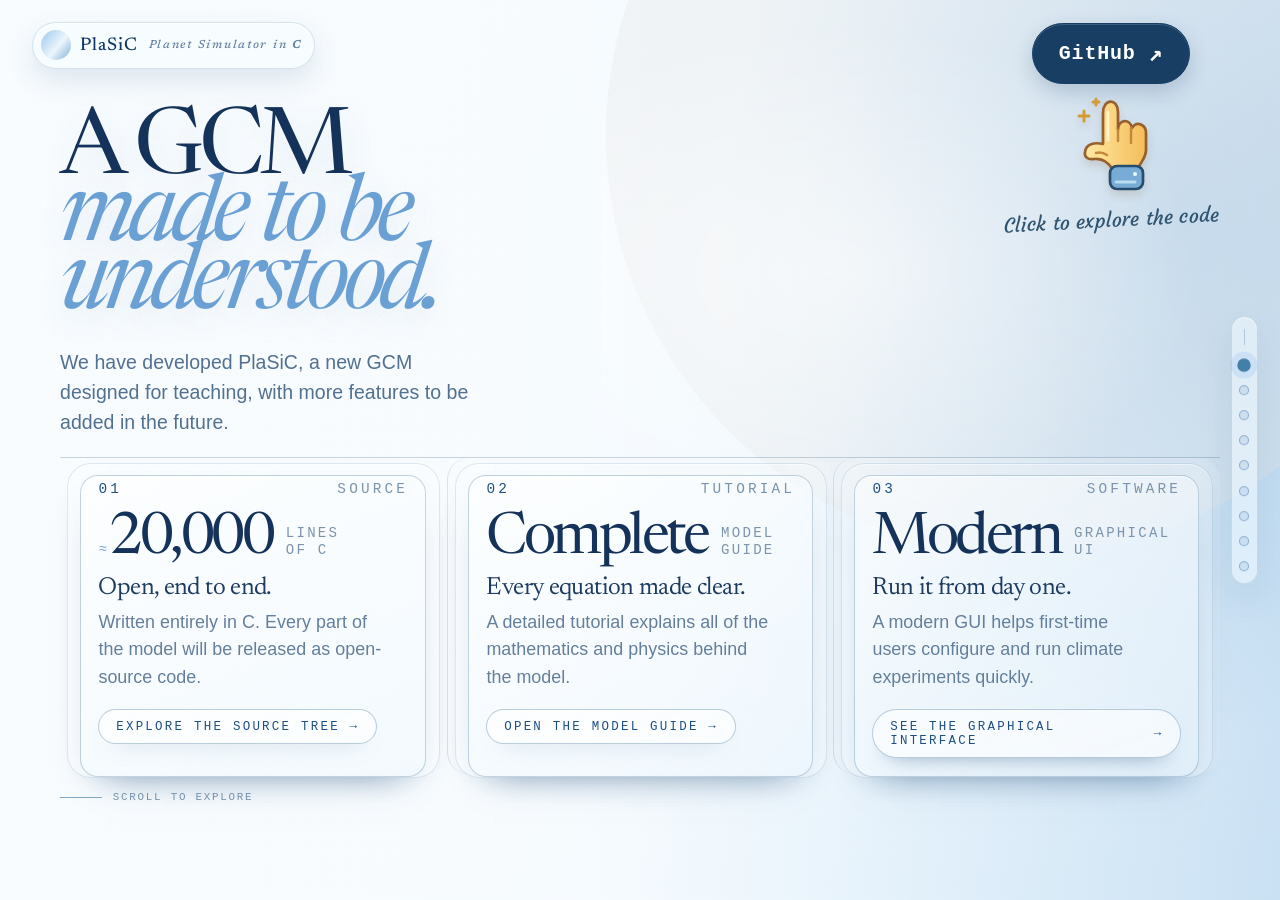
==== commit b875152b: "update websites" ====
--- a/docs-site/docs/index.html
+++ b/docs-site/docs/index.html
@@ -10,7 +10,7 @@
 <title>PlaSiC — Historical, CO₂ and forecast experiments</title>
 <link rel="preconnect" href="https://fonts.googleapis.com">
 <link rel="preconnect" href="https://fonts.gstatic.com" crossorigin>
-<link href="https://fonts.googleapis.com/css2?family=Newsreader:opsz,wght@6..72,400;6..72,500&amp;family=STIX+Two+Text:ital,wght@0,400;0,500;1,400&amp;display=swap" rel="stylesheet">
+<link href="https://fonts.googleapis.com/css2?family=Courgette&amp;family=Newsreader:opsz,wght@6..72,400;6..72,500&amp;family=STIX+Two+Text:ital,wght@0,400;0,500;1,400&amp;display=swap" rel="stylesheet">
 
 <style>
 /* ============================================================
@@ -179,7 +179,7 @@
 }
 
 /* ============================================================
-   6. PAGE 3 — EQUATIONS IN THE SKY
+   6. PAGE 4 — EQUATIONS IN THE SKY
    ============================================================ */
 #s1{
   isolation:isolate;overflow:hidden;justify-content:flex-start;
@@ -248,7 +248,7 @@
 }
 
 /* ============================================================
-   7. PAGE 4 — PHYSICAL PROCESSES IN PLASIC (3-D GRID COLUMN)
+   7. PAGE 5 — PHYSICAL PROCESSES IN PLASIC (3-D GRID COLUMN)
    design adapted from website/demo (isothermalbox-style column
    + gridded globe); all selectors scoped under .physics-map
    ============================================================ */
@@ -314,7 +314,7 @@
 }
 
 /* ============================================================
-   8. PAGE 5 — COUPLING
+   8. PAGE 6 — COUPLING
    ============================================================ */
 #s3.coupling-scene{
   --cx-ink:#173650;--cx-muted:#536f86;--cx-rule:rgba(47,93,130,.19);
@@ -341,9 +341,8 @@
 .cx-number{font-family:var(--font-mono);font-size:.875rem;letter-spacing:.12em;color:#6084a1}
 .cx-component h3{font-family:var(--font-elegant);font-size:clamp(1.9rem,2.8vw,2.7rem);font-weight:400;line-height:1.05;letter-spacing:-.025em}
 .cx-component p{font-size:1.125rem;line-height:1.55;color:var(--cx-muted);text-wrap:pretty}
-.cx-atmosphere{display:grid;grid-template-columns:1fr 1fr;align-items:center;gap:2rem;padding:1.3rem 1.7rem;background:linear-gradient(110deg,rgba(255,255,255,.85),rgba(204,229,247,.66));box-shadow:0 15px 35px -30px rgba(36,85,127,.3)}
+.cx-atmosphere{display:flex;align-items:center;justify-content:center;padding:1.3rem 1.7rem;background:linear-gradient(110deg,rgba(255,255,255,.85),rgba(204,229,247,.66));box-shadow:0 15px 35px -30px rgba(36,85,127,.3)}
 .cx-atmosphere-name{display:flex;align-items:center;gap:1.2rem}
-.cx-atmosphere p{max-width:47ch}
 .cx-branches{display:grid;grid-template-columns:minmax(0,.8fr) minmax(0,1.65fr);gap:2.3rem}
 .cx-branch{min-width:0;display:flex;flex-direction:column}
 .cx-exchange{display:flex;justify-content:center}
@@ -356,7 +355,7 @@
 .cx-land .cx-number{color:#547e7c}
 .cx-land h3{margin:.75rem 0 .65rem}
 .cx-land p{max-width:29ch}
-.cx-marine{min-width:0}
+.cx-marine{--cx-marine-columns:minmax(0,1fr) 14% minmax(0,1fr);min-width:0}
 .cx-interface{display:flex;align-items:center;justify-content:space-between;gap:1.8rem;padding:1.15rem 1.45rem;border:1px dashed rgba(55,108,143,.38);border-radius:8px;background:rgba(243,250,255,.5)}
 .cx-interface h3{font-size:1.45rem;font-weight:500;white-space:nowrap}
 .cx-interface p{font-size:1.0625rem;line-height:1.5;color:var(--cx-muted);max-width:42ch}
@@ -364,7 +363,7 @@
 .cx-gateway{width:43%;display:flex;align-items:center;justify-content:center;gap:.6rem;height:45px;color:#547f9f}
 .cx-gateway .cx-arrow{height:29px}
 .cx-gateway-label{margin-left:.4rem;font-size:.875rem;line-height:1.35;color:var(--cx-muted)}
-.cx-marine-pair{display:grid;grid-template-columns:minmax(0,1fr) 14% minmax(0,1fr);align-items:stretch}
+.cx-marine-pair{display:grid;grid-template-columns:var(--cx-marine-columns);align-items:stretch}
 .cx-ice,.cx-ocean{padding:1.1rem 1.25rem}
 .cx-ice{background:linear-gradient(145deg,rgba(255,255,255,.8),rgba(224,231,247,.65))}
 .cx-ocean{background:linear-gradient(145deg,rgba(241,250,255,.9),rgba(191,221,243,.55))}
@@ -375,8 +374,10 @@
 .cx-horizontal::after{content:"";position:absolute;right:0;top:-3px;width:8px;height:8px;border-top:2px solid currentColor;border-right:2px solid currentColor;transform:rotate(45deg)}
 .cx-horizontal.back::after{left:0;right:auto;transform:rotate(225deg)}
 .cx-bridge small{line-height:1.35;text-align:center}
-.cx-deep-link{display:flex;flex-direction:column;align-items:center;gap:.4rem;margin:.7rem 0 .45rem;color:#3d789b;font-size:.82rem;line-height:1.3;text-align:center}
-.cx-deep-link .cx-deep-arrow{position:relative;width:2px;height:27px;background:currentColor}
+.cx-deep-link{display:grid;grid-template-columns:var(--cx-marine-columns);grid-template-rows:1rem auto 1.2rem;align-items:center;min-height:4.8rem;color:#3d789b;font-size:.82rem;line-height:1.3;text-align:center}
+.cx-deep-link::before{content:"";grid-column:3;grid-row:1;justify-self:center;align-self:stretch;width:2px;background:currentColor}
+.cx-deep-link > span{grid-column:3;grid-row:2;padding:.4rem .5rem}
+.cx-deep-link .cx-deep-arrow{grid-column:3;grid-row:3;justify-self:center;align-self:stretch;position:relative;width:2px;background:currentColor}
 .cx-deep-link .cx-deep-arrow::after{content:"";position:absolute;left:-3px;bottom:-1px;width:8px;height:8px;border-right:2px solid currentColor;border-bottom:2px solid currentColor;transform:rotate(45deg)}
 .cx-deep-link strong{font-weight:600;letter-spacing:.02em}
 .cx-deep-ocean{display:grid;grid-template-columns:auto minmax(0,1fr) auto;align-items:center;gap:1.1rem;padding:1rem 1.25rem;border-color:rgba(38,111,157,.28);background:linear-gradient(110deg,rgba(222,244,255,.9),rgba(155,206,237,.62));box-shadow:0 13px 30px -27px rgba(24,86,128,.58)}
@@ -386,10 +387,6 @@
 .cx-deep-ocean p{font-size:1rem;line-height:1.42;max-width:192ch}
 .cx-deep-specs{display:flex;flex-direction:column;align-items:flex-end;gap:.4rem;max-width:24rem}
 .cx-deep-specs span{padding:.35rem .52rem;border:1px solid rgba(48,111,146,.2);border-radius:5px;background:rgba(244,252,255,.45);color:#37677f;font-family:var(--font-mono);font-size:.7rem;letter-spacing:.04em;white-space:nowrap}
-.cx-caption{display:grid;grid-template-columns:1fr 1.5fr;gap:2.8rem;padding-top:1rem;border-top:1px solid var(--cx-rule);font-size:1rem;line-height:1.6}
-.cx-caption strong{font-weight:500;color:var(--cx-ink)}
-.cx-caption p + p{margin-top:.3rem}
-.cx-grid-mark{display:inline-block;width:13px;height:13px;margin-right:.5rem;vertical-align:-1px;border:1px solid #779cb7;background:linear-gradient(90deg,transparent 45%,#779cb7 45% 55%,transparent 55%),linear-gradient(transparent 45%,#779cb7 45% 55%,transparent 55%)}
 body.theme-coupling .logo{color:#173650;text-shadow:none}
 body.theme-coupling .logo .sub{color:#54738d}
 body.theme-coupling .logo .mark{background:radial-gradient(circle at 35% 30%,#d7f2ff 0%,#6a9fc5 58%,transparent 78%);box-shadow:0 0 14px rgba(46,116,214,.2)}
@@ -410,7 +407,7 @@
   #s3.coupling-scene{padding:5.5rem 1.5rem 2.5rem}
   .cx-header{grid-template-columns:1fr;gap:1rem;margin-bottom:1.5rem}
   .cx-title{font-size:clamp(2.8rem,9vw,4rem)}
-  .cx-atmosphere{grid-template-columns:1fr;gap:.65rem;padding:1.2rem}
+  .cx-atmosphere{padding:1.2rem}
   .cx-atmosphere-name{gap:.8rem}
   .cx-branches{grid-template-columns:1fr;gap:0}
   .cx-exchange{justify-content:space-around}
@@ -421,11 +418,12 @@
   .cx-deep-ocean{grid-template-columns:1fr;gap:.7rem;padding:1rem}
   .cx-deep-ocean .cx-component-head{align-items:center}
   .cx-deep-specs{align-items:flex-start;max-width:none}
-  .cx-caption{grid-template-columns:1fr;gap:.7rem;margin-top:1.4rem}
 }
 @media(max-width:430px){
   .cx-interface p{max-width:none;margin-top:.6rem}
   .cx-marine-pair{grid-template-columns:1fr}
+  .cx-deep-link{grid-template-columns:1fr}
+  .cx-deep-link::before,.cx-deep-link .cx-deep-arrow,.cx-deep-link > span{grid-column:1}
   .cx-gateway{width:100%}
   .cx-bridge{flex-direction:row}
   .cx-horizontal{width:2px;height:38px}
@@ -440,7 +438,7 @@
   #s3.coupling-scene{padding-top:4.4rem;padding-bottom:1.5rem}
   .cx-header{margin-bottom:1.3rem}.cx-title{font-size:clamp(3rem,4.4vw,4.3rem)}
   .cx-atmosphere{padding:1rem 1.5rem}.cx-exchange{min-height:72px}
-  .cx-land{padding:1.2rem 1.5rem}.cx-caption{margin-top:1.1rem;padding-top:.8rem}
+  .cx-land{padding:1.2rem 1.5rem}
 }
 
 /* Component symbols reuse the original site's vector illustrations. */
@@ -463,7 +461,6 @@
 .cx-field-list strong{font-weight:600;font-size:.875rem;margin-bottom:.15rem}
 .cx-bridge{padding-left:.35rem;padding-right:.35rem}
 .cx-bridge small{font-size:.875rem}
-.cx-caption{margin-top:1rem}
 @media(max-width:1150px){
   .cx-interface{flex-direction:column;gap:.5rem}.cx-interface p{max-width:none}
   .cx-component-head{flex-direction:column;align-items:flex-start;gap:.35rem}
@@ -528,15 +525,35 @@
   position:absolute;z-index:6;right:clamp(2.8rem,4.8vw,6rem);top:clamp(1.35rem,2.5vh,2rem);
   display:flex;align-items:center;gap:clamp(.8rem,1.8vw,1.7rem);
 }
-.release-toplink{display:flex;align-items:center;gap:.55rem;font-family:var(--font-mono);font-size:1rem;letter-spacing:.06em;color:#1d4a75;transition:opacity .25s ease}
-.release-toplink::after{content:"↗";font-size:1.18rem}
+.github-invite{display:grid;grid-template-columns:max-content;justify-items:center;align-items:center;row-gap:.55rem}
+.github-hand{
+  grid-area:2 / 1;width:88px;height:104px;pointer-events:none;
+  filter:drop-shadow(0 5px 4px rgba(116,79,32,.16));
+  transform-origin:50% 80%;
+}
+#s4.active .github-hand{animation:githubPoint 2.8s ease-in-out .8s 3}
+@keyframes githubPoint{
+  0%,45%,100%{transform:translateY(0) rotate(0deg)}
+  18%,32%{transform:translateY(-7px) rotate(-2deg)}
+}
+.release-toplink{
+  grid-area:1 / 1;
+  display:flex;align-items:center;justify-content:center;gap:.8rem;min-height:60px;padding:.95rem 1.6rem;
+  border:1px solid #183e64;border-radius:999px;background:#183e64;color:#fff;
+  font-family:var(--font-mono);font-size:1.25rem;font-weight:600;letter-spacing:.04em;
+  box-shadow:0 8px 20px rgba(24,62,100,.2),inset 0 1px 0 rgba(255,255,255,.16);
+  transition:background .25s ease,box-shadow .25s ease,transform .25s ease;
+}
+.release-toplink:hover{background:#245681;transform:translateY(-2px);box-shadow:0 12px 26px rgba(24,62,100,.28)}
+.release-toplink:focus-visible{outline:3px solid #3176ac;outline-offset:4px}
+.release-toplink::after{content:"↗";font-size:1.45rem}
 .release-toplink[aria-disabled="true"]{cursor:not-allowed;opacity:.72}
-.release-pill{
-  display:flex;align-items:center;gap:.85rem;padding:.72rem 1.25rem;border-radius:99px;
-  color:#f5f7f9;background:rgba(19,58,94,.9);
-  font-family:var(--font-mono);font-size:.95rem;letter-spacing:.07em;white-space:nowrap;
-}
-.release-pill::before{content:"";width:6px;height:6px;border-radius:50%;background:#b8d4ec;box-shadow:0 0 0 6px rgba(184,212,236,.14)}
+.github-hint{
+  grid-area:3 / 1;color:#315570;text-align:center;
+  font-family:'Courgette','Apple Chancery','Segoe Print','Bradley Hand',cursive;
+  font-size:1.25rem;font-weight:400;line-height:1.4;letter-spacing:.01em;white-space:nowrap;
+  transform:rotate(-3deg);
+}
 
 .closing-shell{
   position:relative;z-index:5;width:min(100%,1840px);height:100%;margin:0 auto;
@@ -637,7 +654,7 @@
 a.closing-pillar:focus-visible .pillar-cta i{transform:translateX(4px)}
 
 /* ============================================================
-   10. PAGE 2 — MODEL LANDSCAPE
+   10. PAGE 3 — MODEL LANDSCAPE
    ============================================================ */
 #s5.comparison{
   --comparison-rule:rgba(127,224,242,.14);
@@ -744,9 +761,9 @@
   .sky-title{font-size:clamp(1.58rem,7.2vw,2.25rem);line-height:1.02;margin-bottom:1.6rem}
   .eq.f-fore .m{font-size:clamp(1.02rem,4.8vw,1.24rem)}
   .eq.f-diag .m{font-size:clamp(.82rem,4vw,1.02rem)}
-  #s4.closing{height:auto;min-height:100dvh;overflow:hidden;padding:8.5rem 1.35rem 1.8rem}
-  .closing-topbar{top:4.8rem;left:1.35rem;right:auto}
-  .release-pill{padding:.62rem 1rem;font-size:.82rem}
+  #s4.closing{height:auto;min-height:100dvh;overflow:hidden;padding:15.5rem 1.35rem 1.8rem}
+  .closing-topbar{top:4.8rem;left:1.35rem;right:1.35rem;justify-content:center}
+  .github-hand{width:76px;height:90px}
   .earth-stage{width:60rem;right:-35rem;top:-15rem;opacity:.2}
   .earth-haze{display:none}
   .closing-shell{height:auto;display:block}
@@ -783,6 +800,10 @@
   .pillar-meta{margin-bottom:.75rem}
   .pillar-signal{margin-bottom:.55rem}
 }
+@media (min-width:681px) and (max-width:980px){
+  #s4.closing{padding-top:10.5rem}
+  .closing-topbar{top:4.8rem}
+}
 @media (max-height:700px){
   section{padding-top:3.4rem}
 }
@@ -843,7 +864,6 @@
 .cx-component,.cx-interface{box-shadow:0 14px 32px rgba(36,85,127,.07),inset 0 1px 0 rgba(255,255,255,.72);-webkit-backdrop-filter:blur(12px);backdrop-filter:blur(12px)}
 .cx-component{transition:transform .35s ease,box-shadow .35s ease,border-color .35s ease}
 .cx-component:hover{transform:translateY(-3px);border-color:rgba(47,93,130,.34);box-shadow:0 20px 38px rgba(36,85,127,.12),inset 0 1px 0 rgba(255,255,255,.82)}
-.cx-caption{color:#5e7890}
 
 #s4.closing{background:radial-gradient(54% 86% at 92% 26%,rgba(105,165,220,.28),transparent 66%),linear-gradient(112deg,#f8fcff 0%,#f1f8fd 53%,#d5e9f8 100%)}
 #s4.closing::before{background:linear-gradient(90deg,rgba(248,252,255,.98) 0%,rgba(248,252,255,.84) 45%,rgba(228,242,252,.24) 71%,rgba(70,130,190,.08) 100%)}
@@ -857,15 +877,14 @@
 /* only the tutorial tile is a link — it lifts and brightens, its neighbours stay put */
 .closing-pillar:not(a):hover{transform:none}
 a.closing-pillar:hover{background:transparent}
-.release-pill{border:1px solid rgba(255,255,255,.18);box-shadow:0 12px 28px rgba(28,73,112,.2),inset 0 1px 0 rgba(255,255,255,.16)}
-
-body.theme-physics .logo,body.theme-coupling .logo,body.theme-closing .logo{
+
+body.theme-physics .logo,body.theme-coupling .logo,body.theme-closing .logo,body.theme-audience .logo{
   background:rgba(248,253,255,.66);
   border-color:rgba(35,91,130,.16);
   box-shadow:0 12px 28px rgba(32,78,112,.12),inset 0 1px 0 rgba(255,255,255,.86);
 }
-body.theme-physics .logo:hover,body.theme-coupling .logo:hover,body.theme-closing .logo:hover{background:rgba(255,255,255,.88);border-color:rgba(35,91,130,.3)}
-body.theme-physics .nav,body.theme-coupling .nav,body.theme-closing .nav{background:rgba(248,253,255,.5);border-color:rgba(35,91,130,.14);box-shadow:0 16px 34px rgba(32,78,112,.1),inset 0 1px 0 rgba(255,255,255,.82)}
+body.theme-physics .logo:hover,body.theme-coupling .logo:hover,body.theme-closing .logo:hover,body.theme-audience .logo:hover{background:rgba(255,255,255,.88);border-color:rgba(35,91,130,.3)}
+body.theme-physics .nav,body.theme-coupling .nav,body.theme-closing .nav,body.theme-audience .nav{background:rgba(248,253,255,.5);border-color:rgba(35,91,130,.14);box-shadow:0 16px 34px rgba(32,78,112,.1),inset 0 1px 0 rgba(255,255,255,.82)}
 
 #s5.comparison{background:radial-gradient(62% 60% at 90% 0%,rgba(68,151,209,.22),transparent 68%),radial-gradient(50% 60% at 0 100%,rgba(55,189,219,.1),transparent 72%),linear-gradient(148deg,#111f38 0%,#0d1629 48%,#080e1b 100%)}
 .comparison-table-wrap{position:relative;border-color:rgba(127,224,242,.2);box-shadow:var(--shadow-deep),inset 0 1px 0 rgba(255,255,255,.06)}
@@ -943,6 +962,7 @@
 body.theme-physics .nav .dot::after,
 body.theme-coupling .nav .dot::after,
 body.theme-closing .nav .dot::after,
+body.theme-audience .nav .dot::after,
 body.theme-historical .nav .dot::after,
 body.theme-sensitivity .nav .dot::after,
 body.theme-forecast .nav .dot::after{
@@ -1029,7 +1049,7 @@
 }
 
 /* ============================================================
-   14. PAGE 6 — HISTORICAL EXPERIMENT
+   14. PAGE 7 — HISTORICAL EXPERIMENT
    ============================================================ */
 #s6.historical{
   --hist-ink:#17344d;
@@ -1057,17 +1077,18 @@
 .historical-title{max-width:24ch;font-family:var(--font-elegant);font-size:clamp(2.65rem,4.8vw,5.2rem);font-weight:400;line-height:.9;letter-spacing:-.045em;text-wrap:balance}
 .historical-title em{color:var(--hist-accent);font-weight:400}
 .historical-lead{max-width:55ch;margin-top:1rem;color:var(--hist-muted);font-size:clamp(.98rem,1.05vw,1.15rem);line-height:1.55}
-.historical-badges{display:flex;flex-wrap:wrap;justify-content:flex-end;align-items:center;gap:.55rem;max-width:32rem;padding-bottom:.25rem}
-.historical-badge{padding:.52rem .72rem;border:1px solid rgba(45,98,128,.22);border-radius:999px;background:rgba(255,255,255,.48);font-family:var(--font-mono);font-size:.66rem;letter-spacing:.12em;text-transform:uppercase;color:#46657c;white-space:nowrap;box-shadow:inset 0 1px 0 rgba(255,255,255,.75)}
-.historical-badge strong{color:#a45f2d;font-weight:500}
 .historical-content{display:grid;grid-template-columns:minmax(0,1fr);gap:clamp(.9rem,1.7vw,1.5rem);min-height:0}
 .historical-chart-card,.historical-summary{min-height:0;border:1px solid var(--hist-line);border-radius:22px;background:linear-gradient(145deg,rgba(250,254,255,.84),rgba(229,242,249,.72));box-shadow:0 28px 75px rgba(56,102,131,.16),inset 0 1px 0 rgba(255,255,255,.86);-webkit-backdrop-filter:blur(16px);backdrop-filter:blur(16px)}
 .historical-chart-card{display:flex;flex-direction:column;padding:clamp(.9rem,1.55vw,1.35rem) clamp(.82rem,1.7vw,1.5rem) .9rem;overflow:hidden}
-.historical-chart-top{display:flex;align-items:center;justify-content:space-between;gap:1rem;margin-bottom:.35rem}
+.historical-chart-top{display:flex;align-items:flex-start;justify-content:space-between;gap:1rem;margin-bottom:.35rem}
 .historical-chart-title{font-family:var(--font-elegant);font-size:clamp(1.45rem,1.95vw,1.95rem);font-weight:400;color:#17344d}
-.historical-legend{display:flex;align-items:center;gap:1rem;flex-wrap:wrap;justify-content:flex-end;font-family:Arial,Helvetica,sans-serif;font-size:clamp(.88rem,1.25vw,1.12rem);letter-spacing:.08em;text-transform:uppercase;color:#54708a}
+.historical-legend{display:flex;flex:0 1 66%;align-items:center;gap:.45rem 1rem;flex-wrap:wrap;justify-content:flex-end;font-family:Arial,Helvetica,sans-serif;font-size:clamp(.78rem,.95vw,1rem);color:#54708a}
 .historical-legend span{display:inline-flex;align-items:center;gap:.32rem;white-space:nowrap}
-.legend-swatch{width:21px;height:3px;border-radius:99px;display:inline-block;background:#17344d}.legend-swatch.branch{height:8px;background:linear-gradient(90deg,rgba(120,183,240,.7),rgba(230,132,130,.7));opacity:.65}.legend-swatch.observed{height:10px;border:1px solid rgba(83,112,137,.3);background:repeating-linear-gradient(135deg,rgba(111,140,160,.25) 0 2px,transparent 2px 6px)}
+.legend-swatch{width:21px;height:3px;border-radius:99px;display:inline-block;background:#17344d}
+.historical-legend .legend-swatch{flex-shrink:0}
+.historical-legend .member-a{height:2px;background:#555555}
+.historical-legend .member-b{height:2px;background:#8a6f40}
+.historical-legend .observation{height:0;border-top:2px dashed var(--obs-color);border-radius:0;background:none}
 #historicalChart{display:block;flex:1 1 auto;width:100%;height:auto;min-height:0;overflow:visible}
 .historical-chart-card figcaption{padding:.45rem .15rem 0;font-size:clamp(.98rem,1.1vw,1.12rem);line-height:1.45;color:#57728b}
 .historical-chart-card figcaption strong{color:#2c4a62;font-weight:500}
@@ -1102,7 +1123,6 @@
 @media (max-width:900px){
   #s6.historical{height:auto;min-height:100dvh;overflow:visible}
   .historical-head{display:block}
-  .historical-badges{justify-content:flex-start;margin-top:1.1rem;padding-bottom:0}
   .historical-content{grid-template-columns:1fr;min-height:auto}
   .historical-chart-card{min-height:24rem}
   .historical-summary{min-height:0;display:grid;grid-template-columns:1fr 1fr;column-gap:1.4rem;align-items:start}
@@ -1113,8 +1133,6 @@
   #s6.historical{padding:5.7rem 1.05rem 2.2rem}
   .historical-title{font-size:clamp(2.55rem,13vw,4.2rem)}
   .historical-lead{font-size:.96rem}
-  .historical-badges{gap:.42rem}
-  .historical-badge{font-size:.59rem;padding:.45rem .58rem}
   .historical-chart-card{min-height:22rem;padding:.75rem .55rem .7rem;border-radius:16px}
   .historical-chart-top{display:block}
   .historical-legend{justify-content:flex-start;margin-top:.55rem;gap:.65rem;font-size:.8rem}
@@ -1124,7 +1142,7 @@
 }
 
 /* ============================================================
-   15. PAGE 7 — CO₂ SENSITIVITY EXPERIMENTS
+   15. PAGE 8 — CO₂ SENSITIVITY EXPERIMENTS
    ============================================================ */
 #s7.sensitivity{
   --sens-ink:#17344d;
@@ -1192,7 +1210,7 @@
 }
 
 /* ============================================================
-   16. PAGE 8 — ERA5-INITIALIZED 10-DAY FORECASTS
+   16. PAGE 9 — ERA5-INITIALIZED 10-DAY FORECASTS
    ============================================================ */
 #s8.forecast{
   --fc-ink:#17344d;
@@ -1231,27 +1249,26 @@
 .fc-band-head{position:relative;height:1.25rem;margin:0 0 .18rem}
 .fc-band-head span{position:absolute;top:0;transform:translateX(-50%);font-family:var(--font-mono);font-size:clamp(.56rem,.7vw,.68rem);letter-spacing:.1em;text-transform:uppercase;color:#64829a;white-space:nowrap}
 .fc-band{position:relative;overflow:hidden;border:1px solid rgba(45,98,128,.18);border-radius:14px;background:#fff;box-shadow:inset 0 1px 0 rgba(255,255,255,.9)}
-/* The band crops one 4620 x 7733 source figure, so every offset below is a
+/* The band crops one 5303 x 7767 source figure, so every offset below is a
    source pixel: the map column keeps the rotated ERA5/PlaSiC row labels and
-   the latitude ticks (x 300..4210, the seven panels start at x 619) and the
-   colour scale keeps its bar, ticks, numbers and unit (x 4245..4570).
-   A row is 372 px tall (a 370 px panel plus a hair) and the two rows of a
-   diagnostic are 403 px apart in the source; --y1/--y2 (set per tab) are the
-   tops of those two rows, and the colour scale hangs off the same --y1 so
-   bar and maps stay level. */
-.fc-band-body{display:grid;grid-template-columns:minmax(0,1fr) 7.6741%}
+   the latitude ticks (x 350..4815, the seven panels start at x 796) and the
+   colour scale keeps its bar, ticks, numbers and unit (x 4860..5275).
+   A row is 382 px tall and the two rows of a diagnostic are 399 px apart;
+   --y1/--y2 (set per tab) are their tops. The 17 px row gap and 781 px
+   colour-scale crop use the same source scale so bar and maps stay level. */
+.fc-band-body{display:grid;grid-template-columns:minmax(0,1fr) calc(415 / 4880 * 100%)}
 .fc-band-maps{display:flex;flex-direction:column;min-width:0}
-.fc-band-cbar{position:relative;overflow:hidden;align-self:start;aspect-ratio:325/881}
+.fc-band-cbar{position:relative;overflow:hidden;align-self:start;aspect-ratio:415/781}
 .fc-row{position:relative;overflow:hidden}
 .fc-row img,.fc-band-cbar img{display:block;height:auto;max-width:none}
-.fc-row img{width:calc(4620 / 3910 * 100%)}
-.fc-row-era5{aspect-ratio:3910/372}
-.fc-row-era5 img{transform:translate(calc(300 / 4620 * -100%),calc(var(--y1,279) / 7733 * -100%))}
-.fc-row-plasic{aspect-ratio:3910/372;margin-top:clamp(8px,.72%,20px)}
-.fc-row-plasic img{transform:translate(calc(300 / 4620 * -100%),calc(var(--y2,682) / 7733 * -100%))}
-.fc-row-lon{aspect-ratio:3910/170}
-.fc-row-lon img{transform:translate(calc(300 / 4620 * -100%),calc(7502 / 7733 * -100%))}
-.fc-band-cbar img{width:calc(4620 / 325 * 100%);transform:translate(calc(4245 / 4620 * -100%),calc((var(--y1,279) - 55) / 7733 * -100%))}
+.fc-row img{width:calc(5303 / 4465 * 100%)}
+.fc-row-era5{aspect-ratio:4465/382}
+.fc-row-era5 img{transform:translate(calc(350 / 5303 * -100%),calc(var(--y1,378) / 7767 * -100%))}
+.fc-row-plasic{aspect-ratio:4465/382;margin-top:calc(17 / 4465 * 100%)}
+.fc-row-plasic img{transform:translate(calc(350 / 5303 * -100%),calc(var(--y2,777) / 7767 * -100%))}
+.fc-row-lon{aspect-ratio:4465/236}
+.fc-row-lon img{transform:translate(calc(350 / 5303 * -100%),calc(7511 / 7767 * -100%))}
+.fc-band-cbar img{width:calc(5303 / 415 * 100%);transform:translate(calc(4860 / 5303 * -100%),calc(var(--y1,378) / 7767 * -100%))}
 .forecast-chart-card figcaption{padding:.45rem .15rem 0;font-size:clamp(.96rem,1.08vw,1.1rem);line-height:1.45;color:#57728b}
 .forecast-chart-card figcaption strong{color:#2c4a62;font-weight:500}
 .forecast-source{margin-top:.4rem;text-align:center;font-family:var(--font-mono);font-size:clamp(.62rem,.74vw,.74rem);letter-spacing:.05em;line-height:1.55;color:#6a8293}
@@ -1283,6 +1300,71 @@
   .forecast-source{font-size:.6rem;padding:0 .3rem}
   .forecast-note{font-size:1.02rem;padding:.6rem .8rem;border-radius:12px}
 }
+
+/* ============================================================
+   17. PAGE 2 — WHO PLASIC IS FOR
+   ============================================================ */
+#audience.audience{
+  isolation:isolate;padding:5.5rem clamp(2.5rem,5vw,6rem) 2.2rem;
+  color:#143656;
+  background:
+    radial-gradient(65% 75% at 12% 8%,rgba(195,234,252,.32),transparent 68%),
+    radial-gradient(60% 65% at 94% 85%,rgba(160,202,236,.12),transparent 70%),
+    linear-gradient(125deg,#edf7fd 0%,#e4f1fb 52%,#d6e9f8 100%);
+}
+.audience-shell{width:min(100%,1500px);margin:0 auto}
+.audience-head{text-align:center;margin-bottom:clamp(1rem,2.4vh,2rem)}
+.audience-index{
+  margin-bottom:.75rem;font-family:var(--font-mono);font-size:.7rem;
+  letter-spacing:.2em;text-transform:uppercase;color:#496d8e;
+}
+.audience-title{
+  font-family:var(--font-elegant);font-size:clamp(2.8rem,4.5vw,4.8rem);
+  font-weight:400;line-height:1.05;letter-spacing:-.035em;text-wrap:balance;
+}
+.audience-lead{margin:.7rem auto 0;max-width:60ch;font-size:clamp(.98rem,1.1vw,1.15rem);line-height:1.5;color:#456888;text-wrap:pretty}
+.audience-grid{position:relative;display:grid;grid-template-columns:repeat(2,minmax(0,1fr));gap:clamp(2rem,6vw,6rem)}
+.audience-grid::before{
+  content:"";position:absolute;left:50%;top:.3rem;bottom:.25rem;width:2px;transform:translateX(-50%);
+  background:repeating-linear-gradient(to bottom,rgba(39,78,114,.3) 0 12px,transparent 12px 24px);
+}
+/* Blend the reference's white paper into the blue section, including during reveals. */
+.audience-persona{min-width:0;text-align:center;mix-blend-mode:multiply}
+/* Crop only the illustrations from the reference; headings and copy remain live text. */
+.audience-portrait{display:block;width:100%;height:clamp(180px,34vh,360px);overflow:hidden;margin:0 auto 1rem}
+.audience-persona h3{
+  font-family:var(--font-elegant);font-size:clamp(2rem,3vw,3.3rem);font-weight:500;
+  line-height:1.05;letter-spacing:-.025em;text-wrap:balance;
+}
+.audience-persona h3 em{
+  font-weight:400;text-decoration:underline;text-decoration-color:#8bb3d4;
+  text-decoration-thickness:2px;text-underline-offset:.16em;
+}
+.audience-persona p{
+  max-width:42ch;margin:1rem auto 0;font-size:clamp(1rem,1.3vw,1.25rem);
+  line-height:1.6;color:#3f6382;text-wrap:pretty;
+}
+.audience-persona p strong{font-weight:600;color:#163d60}
+body.theme-audience .logo{color:#163454;text-shadow:none}
+body.theme-audience .logo .sub{color:#496d8e}
+body.theme-audience .logo .mark{background:linear-gradient(130deg,#8fc2ea,#eaf4fb 56%,#6ea6d4);box-shadow:none}
+body.theme-audience .nav .dot{border-color:rgba(20,72,128,.34);background:rgba(35,104,180,.1)}
+body.theme-audience .nav .dot.active{background:#437fa8;border-color:#437fa8;box-shadow:0 0 0 5px rgba(46,120,236,.1)}
+body.theme-audience .nav .tick{background:rgba(20,72,128,.22)}
+body.theme-audience .vignette{background:radial-gradient(140% 120% at 50% 45%,transparent 72%,rgba(45,96,147,.035) 100%)}
+body.theme-audience .bottom-fade{background:none}
+@media (max-width:680px){
+  #audience.audience{padding:5.6rem 2.8rem 2.2rem 1.35rem}
+  .audience-head{margin-bottom:1.8rem}
+  .audience-title{font-size:clamp(2.5rem,11vw,3.6rem)}
+  .audience-index{font-size:.6rem;letter-spacing:.15em}
+  .audience-grid{grid-template-columns:1fr;gap:3rem}
+  .audience-grid::before{display:none}
+  .audience-persona + .audience-persona{padding-top:2rem;border-top:2px dashed rgba(39,78,114,.28)}
+  .audience-portrait{height:auto;aspect-ratio:1280 / 900;max-height:320px;margin-bottom:1rem}
+  .audience-persona h3{font-size:clamp(2rem,8.5vw,2.8rem)}
+  .audience-persona p{font-size:1rem;line-height:1.6}
+}
 </style>
 </head>
 <body class="theme-closing">
@@ -1302,6 +1384,7 @@
 <nav class="nav" id="nav" aria-label="Sections">
   <span class="tick"></span>
   <button class="dot" data-target="s4" aria-label="Open, learn and run"></button>
+  <button class="dot" data-target="audience" aria-label="Who PlaSiC is for"></button>
   <button class="dot" data-target="s5" aria-label="Model comparison"></button>
   <button class="dot" data-target="s1" aria-label="Dynamical core"></button>
   <button class="dot" data-target="s2" aria-label="Physics parameterization"></button>
@@ -1321,8 +1404,27 @@
     <div class="earth-haze" aria-hidden="true"></div>
 
     <div class="closing-topbar reveal" style="--d:.08s">
-      <a class="release-toplink" data-external target="_blank" rel="noopener">GitHub</a>
-      <span class="release-pill">Open source · GPL-3.0</span>
+      <div class="github-invite">
+        <svg class="github-hand" viewBox="0 0 88 104" aria-hidden="true" focusable="false">
+          <defs>
+            <linearGradient id="github-hand-fill" x1="0" y1="0" x2="0" y2="1">
+              <stop stop-color="#ffe8a3"/>
+              <stop offset="1" stop-color="#f5bd59"/>
+            </linearGradient>
+          </defs>
+          <g transform="translate(0 104) rotate(-90)">
+            <path d="M81 12v10m-5-5h10M95 26v6m-3-3h6" fill="none" stroke="#d49b36" stroke-width="3" stroke-linecap="round"/>
+            <path d="M27 46c7-4 12-10 11-19-1-6 2-10 7-9 8 1 10 9 8 18h31c15 0 15 15 1 15H67c11 0 12 12 2 14 8 5 3 14-5 14H47c-9 0-13-7-20-8Z" fill="url(#github-hand-fill)" stroke="#98602e" stroke-width="2.7" stroke-linejoin="round"/>
+            <path d="M56 51h11m-13 13h15M44 29c1 4 0 8-2 11" fill="none" stroke="#c38a3e" stroke-width="2.5" stroke-linecap="round"/>
+            <path d="M57 41h28" fill="none" stroke="#fff3c9" stroke-width="3" stroke-linecap="round"/>
+            <rect x="8" y="43" width="23" height="33" rx="7" fill="#79acd5" stroke="#254d70" stroke-width="2.7"/>
+            <path d="M15 49v19" fill="none" stroke="#b9dbf4" stroke-width="3" stroke-linecap="round"/>
+            <circle cx="23" cy="68" r="2" fill="#f3f9ff"/>
+          </g>
+        </svg>
+        <a class="release-toplink" href="https://github.com/sunmoumou1/PlaSiC" data-external target="_blank" rel="noopener" aria-label="Explore PlaSiC on GitHub (opens in a new tab)" aria-describedby="github-hint">GitHub</a>
+        <span class="github-hint" id="github-hint">Click to explore the code</span>
+      </div>
     </div>
     <div class="closing-shell">
       <header class="closing-head">
@@ -1362,13 +1464,44 @@
     </div>
   </section>
 
-  <!-- ================= SECTION 2 : MODEL LANDSCAPE ================= -->
+  <!-- ================= SECTION 2 : WHO PLASIC IS FOR ================= -->
+  <section id="audience" class="audience" data-theme="theme-audience" data-cloud="0.02" aria-labelledby="audience-title">
+    <div class="audience-shell">
+      <header class="audience-head reveal" style="--d:.08s">
+        <p class="audience-index">02 / Who PlaSiC is for</p>
+        <h2 class="audience-title" id="audience-title">Who is PlaSiC for?</h2>
+        <p class="audience-lead">A complete GCM for atmospheric science students and ML researchers getting started in weather and climate.</p>
+      </header>
+
+      <div class="audience-grid">
+        <article class="audience-persona reveal" style="--d:.16s" aria-labelledby="audience-students-title">
+          <svg class="audience-portrait" viewBox="0 60 1280 900" aria-hidden="true" focusable="false">
+            <defs><clipPath id="audience-students-crop"><rect x="0" y="60" width="1280" height="900"/></clipPath></defs>
+            <image href="tutorial/assets/images/user_portrait.png" width="2718" height="1484" clip-path="url(#audience-students-crop)"/>
+          </svg>
+          <h3 id="audience-students-title">Students in<br><em>climate science</em></h3>
+          <p>Understand <strong>how a GCM is actually built</strong>, from the governing equations to the numerical methods and source code.</p>
+        </article>
+
+        <article class="audience-persona reveal" style="--d:.24s" aria-labelledby="audience-ml-title">
+          <svg class="audience-portrait" viewBox="1390 60 1328 900" aria-hidden="true" focusable="false">
+            <defs><clipPath id="audience-ml-crop"><rect x="1390" y="60" width="1328" height="900"/></clipPath></defs>
+            <image href="tutorial/assets/images/user_portrait.png" width="2718" height="1484" clip-path="url(#audience-ml-crop)"/>
+          </svg>
+          <h3 id="audience-ml-title">Machine-learning<br><em>researchers</em></h3>
+          <p>Build the <strong>domain background for AI for weather and climate (AIWC)</strong> by exploring the physics and numerics of a complete model.</p>
+        </article>
+      </div>
+    </div>
+  </section>
+
+  <!-- ================= SECTION 3 : MODEL LANDSCAPE ================= -->
   <section id="s5" class="comparison" data-theme="theme-comparison" data-cloud="0.03" aria-labelledby="comparison-title">
     <div class="comparison-shell">
       <header class="comparison-head">
         <div>
-          <p class="comparison-index reveal" style="--d:.08s">02 / Model landscape</p>
-          <h2 class="comparison-title reveal" id="comparison-title" style="--d:.14s">A complete, approachable starting point for <em>GCM learning</em> suitable for ML researchers &amp; fresh modellers.</h2>
+          <p class="comparison-index reveal" style="--d:.08s">03 / Model landscape</p>
+          <h2 class="comparison-title reveal" id="comparison-title" style="--d:.14s">How does PlaSiC <em>stack up?</em></h2>
         </div>
       </header>
 
@@ -1448,9 +1581,9 @@
     </div>
   </section>
 
-  <!-- ================= SECTION 3 : DYNAMICAL CORE ================= -->
+  <!-- ================= SECTION 4 : DYNAMICAL CORE ================= -->
   <section id="s1" data-theme="theme-sky" data-cloud="1.0">
-    <p class="sky-kicker reveal" style="--d:.02s">03 / Dynamical core</p>
+    <p class="sky-kicker reveal" style="--d:.02s">04 / Dynamical core</p>
     <h1 class="sky-title">Dynamical core: 13 equations, 13 variables, one closed system of equations.</h1>
     <div class="eq-cloud" id="eqwall">
       <!-- five prognostic equations -->
@@ -1472,7 +1605,7 @@
 
       <!-- eight diagnostic equations -->
       <div class="eq f-diag" data-depth=".58" style="--x:17%;--y:35%;--r:1.7deg;--fs:clamp(1.04rem,1.42vw,1.46rem);--delay:.50s;--float:14s;--phase:-3s">
-        <span class="m"><span class="fr"><span class="fn">∂Φ</span><span class="fd">∂lnσ</span></span> = −T<sub>v</sub> = T[1 + (<span class="fr"><span class="fn">R<sub>v</sub></span><span class="fd">R<sub>d</sub></span></span> − 1)q]</span>
+        <span class="m"><span class="fr"><span class="fn">∂Φ</span><span class="fd">∂lnσ</span></span> = −T<sub>v</sub> = −T[1 + (<span class="fr"><span class="fn">R<sub>v</sub></span><span class="fd">R<sub>d</sub></span></span> − 1)q]</span>
       </div>
       <div class="eq f-diag" data-depth="1.02" style="--x:18%;--y:62%;--r:1.2deg;--fs:clamp(.98rem,1.28vw,1.32rem);--delay:.58s;--float:12.5s;--phase:-9s">
         <span class="m">F<sub>U</sub> = (ζ + f)V − <span class="g">σ̇</span><span class="fr"><span class="fn">∂U</span><span class="fd">∂σ</span></span> − T′<span class="fr"><span class="fn">∂π</span><span class="fd">∂λ</span></span></span>
@@ -1498,9 +1631,9 @@
     </div>
   </section>
 
-  <!-- ================= SECTION 4 : PHYSICS ================= -->
+  <!-- ================= SECTION 5 : PHYSICS ================= -->
   <section id="s2" class="physics-scene" data-theme="theme-physics" data-cloud="0.04" data-icons="true">
-    <p class="physics-kicker reveal" style="--d:.08s">04 / Physical parameterization</p>
+    <p class="physics-kicker reveal" style="--d:.08s">05 / Physical parameterization</p>
     <figure class="physics-figure" aria-labelledby="physics-figure-title physics-figure-desc">
       <svg class="physics-map" id="phScene" viewBox="0 0 2000 1350" preserveAspectRatio="xMidYMid meet" role="img">
         <title id="physics-figure-title">Physical processes in PlaSiC</title>
@@ -1838,12 +1971,12 @@
     </figure>
   </section>
 
-  <!-- ================= SECTION 5 : COUPLING ================= -->
+  <!-- ================= SECTION 6 : COUPLING ================= -->
   <section id="s3" class="coupling-scene" data-theme="theme-coupling" data-cloud="0.04" aria-labelledby="coupling-title">
     <div class="cx-shell">
       <header class="cx-header reveal" style="--d:.08s">
         <div>
-          <p class="cx-kicker">05 / Component coupling</p>
+          <p class="cx-kicker">06 / Component coupling</p>
           <h2 class="cx-title" id="coupling-title">Five components.<br><em>One evolving climate.</em></h2>
         </div>
       </header>
@@ -1862,7 +1995,6 @@
                 <path d="M14 43c0-5 4-9 9-9 2-5 6-8 11-8 7 0 12 5 12 12 4 0 7 3 7 7s-3 7-8 7H22c-5 0-8-4-8-9Z" fill="url(#cxIconAtmCloud)" stroke="#b9dafa" stroke-width="1.5"/>
                 <path d="M12 56c8-3 15-3 23 0 7 3 13 3 19 0" stroke="#bceaff" stroke-width="2.2" stroke-linecap="round"/>
               </svg></span><div><span class="cx-number">01</span><h3>Atmosphere</h3></div></div>
-          <p>Circulation, radiation, clouds and precipitation generate the forcing felt at the surface.</p>
         </article>
 
         <div class="cx-branches">
@@ -1997,55 +2129,47 @@
             </div>
           </div>
         </div>
-
-        <figcaption class="cx-caption">
-          <div><p><strong><span class="cx-grid-mark" aria-hidden="true"></span>A shared horizontal grid</strong></p><p>Land and marine surfaces occupy different grid cells. Fields pass directly between modules in a fixed sequence.</p></div>
-          <div><p><strong>Surface change becomes atmospheric feedback.</strong></p><p>Updated surface states affect the next atmospheric step’s fluxes and radiation.</p></div>
-        </figcaption>
       </figure>
     </div>
   </section>
 
-  <!-- ================= SECTION 6 : HISTORICAL EXPERIMENT ================= -->
+  <!-- ================= SECTION 7 : HISTORICAL EXPERIMENT ================= -->
   <section id="s6" class="historical" data-theme="theme-historical" data-cloud="0.02" aria-labelledby="historical-title">
     <div class="historical-shell">
       <header class="historical-head">
         <div>
-          <p class="historical-index reveal" style="--d:.08s">06 / Historical experiment</p>
+          <p class="historical-index reveal" style="--d:.08s">07 / Historical experiment</p>
           <h2 class="historical-title reveal" id="historical-title" style="--d:.14s">Historical experiment.<br><em>One warming curve.</em></h2>
-          <p class="historical-lead reveal" style="--d:.2s">With only atmospheric CO₂ prescribed, PlaSiC’s coarse T21 atmosphere reproduces the shape and scale of industrial-era warming. A run covering more than 150 model years fits into roughly three hours.</p>
-        </div>
-        <div class="historical-badges reveal" style="--d:.26s" aria-label="Historical experiment configuration">
-          <span class="historical-badge"><strong>CO₂</strong> only</span>
-          <span class="historical-badge"><strong>T21</strong> · 64 × 32</span>
-          <span class="historical-badge"><strong>≈150</strong> model years</span>
-          <span class="historical-badge"><strong>≈3 h</strong> runtime</span>
+          <p class="historical-lead reveal" style="--d:.2s">With only atmospheric CO₂ prescribed, PlaSiC’s coarse T21 version reproduces the signal of industrial-era warming. A run covering more than 150 model years fits into roughly three hours.</p>
         </div>
       </header>
 
       <div class="historical-content">
-        <figure class="historical-chart-card reveal" style="--d:.3s" aria-labelledby="historical-chart-title historical-chart-caption">
+        <figure class="historical-chart-card reveal" style="--d:.3s" aria-labelledby="historical-chart-title">
           <div class="historical-chart-top">
-            <h3 class="historical-chart-title" id="historical-chart-title">Forced surface warming relative to control</h3>
+            <h3 class="historical-chart-title" id="historical-chart-title">Global surface warming, 1850–2014</h3>
             <div class="historical-legend" aria-label="Chart legend">
-              <span><i class="legend-swatch branch" aria-hidden="true"></i>branch range</span>
-              <span><i class="legend-swatch" aria-hidden="true"></i>9-year mean</span>
-              <span><i class="legend-swatch observed" aria-hidden="true"></i>observed estimate</span>
+              <span><i class="legend-swatch member-a" aria-hidden="true"></i>PlaSiC member A</span>
+              <span><i class="legend-swatch member-b" aria-hidden="true"></i>PlaSiC member B</span>
+              <span><i class="legend-swatch" aria-hidden="true"></i>Ensemble (9-year mean)</span>
+              <span><i class="legend-swatch observation" style="--obs-color:#0072b2" aria-hidden="true"></i>HadCRUT5</span>
+              <span><i class="legend-swatch observation" style="--obs-color:#d55e00" aria-hidden="true"></i>GISTEMP</span>
+              <span><i class="legend-swatch observation" style="--obs-color:#009e73" aria-hidden="true"></i>Berkeley Earth</span>
+              <span><i class="legend-swatch observation" style="--obs-color:#cc79a7" aria-hidden="true"></i>NOAAGlobalTemp</span>
             </div>
           </div>
-          <svg id="historicalChart" viewBox="0 0 1000 520" role="img" aria-labelledby="historical-chart-title historical-chart-caption"></svg>
-          <figcaption id="historical-chart-caption"><strong>Annual global near-surface air-temperature anomalies.</strong> Thin lines are two equilibrated branches; the bold line is their smoothed ensemble response.</figcaption>
+          <svg id="historicalChart" viewBox="0 0 1000 520" role="img" aria-labelledby="historical-chart-title"></svg>
         </figure>
       </div>
     </div>
   </section>
 
-  <!-- ================= SECTION 7 : CO₂ SENSITIVITY EXPERIMENTS ================= -->
+  <!-- ================= SECTION 8 : CO₂ SENSITIVITY EXPERIMENTS ================= -->
   <section id="s7" class="sensitivity" data-theme="theme-sensitivity" data-cloud="0.02" aria-labelledby="sensitivity-title">
     <div class="sensitivity-shell">
       <header class="sensitivity-head">
         <div>
-          <p class="sensitivity-index reveal" style="--d:.08s">07 / CO₂ sensitivity experiments</p>
+          <p class="sensitivity-index reveal" style="--d:.08s">08 / CO₂ sensitivity experiments</p>
           <h2 class="sensitivity-title reveal" id="sensitivity-title" style="--d:.14s">4xCO2 &amp; 1pctCO2 experiments.<br><em>Sensitivity picture.</em></h2>
           <p class="sensitivity-lead reveal" style="--d:.2s">PlaSiC runs the two CMIP6 CO₂-sensitivity experiments with its full coupled ocean: a 1 % yr⁻¹ ramp and an abrupt 4× step.</p>
         </div>
@@ -2062,20 +2186,20 @@
             </div>
           </div>
           <svg id="sensitivityChart" viewBox="0 0 1240 520" role="img" aria-labelledby="sensitivity-chart-title"></svg>
-          <p class="sensitivity-source">Source: CMIP6 diagnostics from <a href="https://github.com/mark-ringer/cmip6" target="_blank" rel="noopener">github.com/mark-ringer/cmip6</a> (CC BY-SA 4.0); PlaSiC values from its own 1pctCO2 and abrupt-4xCO2 runs.</p>
+          <p class="sensitivity-source">Source: CMIP6 diagnostics from <a href="https://github.com/mark-ringer/cmip6" target="_blank" rel="noopener">github.com/mark-ringer/cmip6</a> (CC BY-SA 4.0).</p>
         </figure>
       </div>
     </div>
   </section>
 
-  <!-- ================= SECTION 8 : ERA5-INITIALIZED FORECASTS ================= -->
+  <!-- ================= SECTION 9 : ERA5-INITIALIZED FORECASTS ================= -->
   <section id="s8" class="forecast" data-theme="theme-forecast" data-cloud="0.02" aria-labelledby="forecast-title">
     <div class="forecast-shell">
       <header class="forecast-head">
         <div>
-          <p class="forecast-index reveal" style="--d:.08s">08 / ERA5-initialized forecasts</p>
+          <p class="forecast-index reveal" style="--d:.08s">09 / ERA5-initialized forecasts</p>
           <h2 class="forecast-title reveal" id="forecast-title" style="--d:.14s">10-day forecasts.<br><em>Real weather, ten days out.</em></h2>
-          <p class="forecast-lead reveal" style="--d:.2s">Initialized from an ERA5 analysis, PlaSiC is run as a free T85/L25 forecast for ten days. The case below follows Typhoon Maysak (2020) across the western North Pacific, verified against ERA5 at matching valid times.</p>
+          <p class="forecast-lead reveal" style="--d:.2s">Initialized from an ERA5, PlaSiC is run as a free T85/L25 forecast for ten days. The case below follows Typhoon Maysak (2020), verified against ERA5 at matching valid times.</p>
         </div>
       </header>
 
@@ -2093,35 +2217,35 @@
           </div>
           <div class="fc-band-scroll">
             <div class="fc-band-head" aria-hidden="true">
-              <span style="left:13.41%">2020-09-01 00 UTC</span>
-              <span style="left:25.56%">+24 h</span>
-              <span style="left:37.7%">+48 h</span>
-              <span style="left:49.84%">+72 h</span>
-              <span style="left:61.98%">+120 h</span>
-              <span style="left:74.12%">+168 h</span>
-              <span style="left:86.26%">+240 h</span>
+              <span style="left:14.33%">2020-09-01 00 UTC</span>
+              <span style="left:26.26%">+24 h</span>
+              <span style="left:38.19%">+48 h</span>
+              <span style="left:50.11%">+72 h</span>
+              <span style="left:62.04%">+120 h</span>
+              <span style="left:73.97%">+168 h</span>
+              <span style="left:85.88%">+240 h</span>
             </div>
-            <div class="fc-band" id="fc-band" role="tabpanel" aria-labelledby="fc-tab-mslp" tabindex="0" style="--y1:279;--y2:682">
+            <div class="fc-band" id="fc-band" role="tabpanel" aria-labelledby="fc-tab-mslp" tabindex="0" style="--y1:378;--y2:777">
               <div class="fc-band-body">
                 <div class="fc-band-maps">
                   <div class="fc-row fc-row-era5">
-                    <img src="tutorial/assets/images/era5-forecast/zoom_typhoon2020.png" width="4620" height="7733" loading="lazy" decoding="async" alt="ERA5 analysis or verification maps at seven lead times">
+                    <img src="tutorial/assets/images/era5-forecast/zoom_typhoon2020.png" width="5303" height="7767" loading="lazy" decoding="async" alt="ERA5 analysis or verification maps at seven lead times">
                   </div>
                   <div class="fc-row fc-row-plasic">
-                    <img src="tutorial/assets/images/era5-forecast/zoom_typhoon2020.png" width="4620" height="7733" loading="lazy" decoding="async" alt="PlaSiC forecast maps at seven lead times">
+                    <img src="tutorial/assets/images/era5-forecast/zoom_typhoon2020.png" width="5303" height="7767" loading="lazy" decoding="async" alt="PlaSiC forecast maps at seven lead times">
                   </div>
                   <div class="fc-row fc-row-lon">
-                    <img src="tutorial/assets/images/era5-forecast/zoom_typhoon2020.png" width="4620" height="7733" loading="lazy" decoding="async" alt="Longitude axis labels, 110°E to 170°E every 20 degrees">
+                    <img src="tutorial/assets/images/era5-forecast/zoom_typhoon2020.png" width="5303" height="7767" loading="lazy" decoding="async" alt="Longitude axis labels, 110°E to 170°E every 30 degrees">
                   </div>
                 </div>
                 <div class="fc-band-cbar">
-                  <img src="tutorial/assets/images/era5-forecast/zoom_typhoon2020.png" width="4620" height="7733" loading="lazy" decoding="async" alt="Colour scale for the selected diagnostic">
+                  <img src="tutorial/assets/images/era5-forecast/zoom_typhoon2020.png" width="5303" height="7767" loading="lazy" decoding="async" alt="Colour scale for the selected diagnostic">
                 </div>
               </div>
             </div>
           </div>
-          <figcaption id="forecast-chart-caption"><strong>ERA5 vs PlaSiC.</strong> The forecast starts from a 12-hour ERA5 nudging window and is verified against ERA5 at matching valid times; the maps cover 100–180°E, 0–60°N on the model’s 128 × 256 Gaussian grid.</figcaption>
-          <p class="forecast-source">From the <a href="tutorial/6-experiments/6.6-era5-initialized-10day-forecasts/">ERA5-initialized 10-day forecast experiment</a> · <a href="tutorial/assets/images/era5-forecast/zoom_typhoon2020.png" target="_blank" rel="noopener">open the full-resolution figure</a></p>
+          <figcaption id="forecast-chart-caption"><strong>ERA5 vs PlaSiC.</strong> The forecast starts from a 12-hour ERA5 nudging window; the maps cover 100–180°E, 0–60°N on the model’s 128 × 256 Gaussian grid.</figcaption>
+          <p class="forecast-source"><a href="tutorial/assets/images/era5-forecast/zoom_typhoon2020.png" target="_blank" rel="noopener">open the full-resolution figure</a></p>
           <p class="forecast-note">PlaSiC has not yet been through careful engineering tuning — <strong>further optimisation is expected to improve these forecasts</strong>.</p>
         </figure>
       </div>
@@ -2514,7 +2638,7 @@
 })(0);
 
 /* ============================================================
-   PHYSICS-SCENE ICON ANIMATIONS (page 4; only run on screen)
+   PHYSICS-SCENE ICON ANIMATIONS (page 5; only run on screen)
    ============================================================ */
 var IconFarm = (function(){
   var items = []; // { cv, draw, visible, raf }
@@ -2766,6 +2890,87 @@
   [2002,372.8],[2003,375.4],[2004,377.0],[2005,378.9],[2006,381.0],[2007,382.6],[2008,384.7],[2009,386.3],
   [2010,388.7],[2011,390.9],[2012,393.0],[2013,395.7],[2014,397.5]
 ];
+/* Annual GMST best estimates from experiments/historical_3d_500y/observation_data/.
+   Rebasing matches plots/plot_historical_surface_temperature.py and the tutorial
+   figure: each series uses its own 1850–1900 mean. GISTEMP begins in 1880;
+   its estimated baseline uses the 1880–1899 overlap with the other three records
+   (NASA FAQ: https://data.giss.nasa.gov/gistemp/faq/). No earlier values are filled.
+   Offsets and annual anomalies are calculated from the bundled source files. */
+var HISTORICAL_OBSERVATIONS = [
+  { name:"HadCRUT5", color:"#0072B2", startYear:1850, values:[
+      -0.067343,0.100949,0.135052,0.095094,0.063677,0.065296,0.027376,-0.123943,-0.049102,0.063088,
+      -0.052958,-0.108352,-0.198494,-0.025416,-0.136903,-0.035326,-0.043244,-0.040268,-0.003364,0.039590,
+      0.029257,-0.017007,0.048022,0.036703,-0.007823,-0.008892,-0.053199,0.275034,0.367102,0.067479,
+      0.054730,0.146223,0.086842,0.030533,-0.115823,-0.099827,-0.050459,-0.130609,-0.015977,0.105622,
+      -0.143427,-0.039323,-0.148166,-0.136099,-0.119322,-0.082458,0.080768,0.104896,-0.114547,0.015218,
+      0.129119,0.072025,-0.077970,-0.175772,-0.237952,-0.046774,0.043961,-0.140872,-0.148152,-0.174787,
+      -0.164127,-0.182199,-0.118313,-0.105894,0.097996,0.166996,-0.062810,-0.186803,-0.069004,0.024738,
+      0.052601,0.115727,0.018990,0.042617,0.048595,0.078261,0.237195,0.131322,0.148650,-0.033146,
+      0.187744,0.256714,0.212844,0.084893,0.233411,0.199118,0.235497,0.388257,0.390625,0.380619,
+      0.506691,0.391791,0.326085,0.327067,0.458719,0.357294,0.223280,0.252709,0.217430,0.190340,
+      0.104061,0.272607,0.356635,0.423088,0.226612,0.143535,0.075403,0.303959,0.322612,0.294476,
+      0.228327,0.333330,0.289767,0.320852,0.050364,0.151736,0.209439,0.236024,0.190234,0.327372,
+      0.270054,0.152002,0.267040,0.410050,0.191019,0.254611,0.150490,0.467039,0.367295,0.451409,
+      0.555573,0.610148,0.393800,0.583530,0.409083,0.411127,0.457520,0.603910,0.643903,0.541805,
+      0.722263,0.701970,0.488536,0.529927,0.596200,0.739822,0.640448,0.784645,0.941679,0.687513,
+      0.695026,0.852864,0.906184,0.907890,0.831683,0.970844,0.936133,0.955307,0.829172,0.959556,
+      1.043979,0.901913,0.941416,0.988547,1.037858
+  ] },
+  { name:"GISTEMP", color:"#D55E00", startYear:1880, values:[
+      0.017727,0.097727,0.077727,0.007727,-0.092273,-0.142273,-0.122273,-0.172273,0.007727,0.077727,
+      -0.172273,-0.032273,-0.082273,-0.122273,-0.112273,-0.042273,0.077727,0.077727,-0.092273,0.007727,
+      0.107727,0.027727,-0.092273,-0.182273,-0.282273,-0.072273,-0.032273,-0.192273,-0.232273,-0.292273,
+      -0.252273,-0.252273,-0.182273,-0.152273,0.037727,0.047727,-0.172273,-0.272273,-0.112273,-0.082273,
+      -0.082273,0.007727,-0.092273,-0.072273,-0.082273,-0.032273,0.077727,-0.032273,-0.012273,-0.172273,
+      0.037727,0.097727,0.027727,-0.092273,0.057727,-0.012273,0.037727,0.157727,0.187727,0.167727,
+      0.307727,0.367727,0.247727,0.277727,0.387727,0.277727,0.117727,0.157727,0.077727,0.077727,
+      0.017727,0.117727,0.197727,0.267727,0.057727,0.047727,-0.002273,0.237727,0.247727,0.217727,
+      0.167727,0.247727,0.217727,0.237727,-0.012273,0.077727,0.127727,0.167727,0.107727,0.237727,
+      0.217727,0.107727,0.197727,0.347727,0.117727,0.177727,0.087727,0.367727,0.257727,0.347727,
+      0.447727,0.507727,0.327727,0.497727,0.347727,0.307727,0.367727,0.507727,0.577727,0.457727,
+      0.637727,0.597727,0.407727,0.417727,0.497727,0.637727,0.517727,0.657727,0.797727,0.567727,
+      0.577727,0.717727,0.817727,0.807727,0.717727,0.867727,0.827727,0.847727,0.727727,0.847727,
+      0.907727,0.797727,0.837727,0.857727,0.937727
+  ] },
+  { name:"Berkeley Earth", color:"#009E73", startYear:1850, values:[
+      -0.129784,-0.014784,0.014216,0.011216,0.023216,0.028216,-0.089784,-0.231784,-0.027784,0.084216,
+      -0.071784,-0.148784,-0.247784,-0.006784,-0.038784,0.055216,0.095216,0.140216,0.095216,0.088216,
+      0.018216,-0.014784,0.021216,0.052216,0.004216,-0.039784,-0.043784,0.334216,0.425216,0.073216,
+      0.007216,0.123216,0.055216,0.002216,-0.165784,-0.133784,-0.157784,-0.194784,0.012216,0.133216,
+      -0.155784,-0.038784,-0.099784,-0.074784,-0.068784,-0.007784,0.081216,0.096216,-0.105784,0.064216,
+      0.171216,0.095216,-0.065784,-0.164784,-0.220784,-0.037784,0.045216,-0.125784,-0.144784,-0.207784,
+      -0.166784,-0.176784,-0.101784,-0.073784,0.111216,0.165216,-0.070784,-0.218784,-0.053784,0.011216,
+      0.065216,0.121216,0.035216,0.070216,0.059216,0.104216,0.238216,0.122216,0.131216,-0.052784,
+      0.177216,0.238216,0.198216,0.003216,0.152216,0.091216,0.159216,0.316216,0.323216,0.302216,
+      0.383216,0.340216,0.350216,0.405216,0.508216,0.380216,0.234216,0.303216,0.209216,0.200216,
+      0.136216,0.315216,0.388216,0.462216,0.265216,0.213216,0.127216,0.357216,0.361216,0.345216,
+      0.287216,0.361216,0.305216,0.349216,0.086216,0.204216,0.267216,0.297216,0.221216,0.368216,
+      0.321216,0.204216,0.313216,0.448216,0.243216,0.310216,0.214216,0.544216,0.419216,0.493216,
+      0.615216,0.665216,0.449216,0.629216,0.463216,0.459216,0.515216,0.655216,0.697216,0.583216,
+      0.770216,0.759216,0.551216,0.608216,0.657216,0.815216,0.703216,0.843216,0.993216,0.751216,
+      0.751216,0.885216,0.979216,0.961216,0.874216,1.038216,0.988216,1.003216,0.875216,1.012216,
+      1.083216,0.974216,0.994216,1.011216,1.085216
+  ] },
+  { name:"NOAAGlobalTemp", color:"#CC79A7", startYear:1850, values:[
+      0.014865,0.111782,0.142146,0.093183,0.121182,0.089864,0.036839,-0.029091,0.021971,0.099091,
+      -0.037534,-0.082085,-0.151393,-0.085278,-0.060321,0.125675,0.054883,-0.037709,0.043547,0.091858,
+      -0.010026,-0.004181,0.007148,0.001889,-0.059407,-0.040318,-0.063779,0.246625,0.276018,-0.000797,
+      -0.018321,0.076498,-0.006465,-0.006739,-0.108277,-0.064268,-0.100991,-0.181303,0.043148,0.108373,
+      -0.146658,-0.067246,-0.153922,-0.157821,-0.165422,-0.061730,0.041360,0.050268,-0.092770,0.005810,
+      0.089832,0.046443,-0.046048,-0.162363,-0.220383,-0.097456,-0.006862,-0.178746,-0.220047,-0.213509,
+      -0.177436,-0.201397,-0.134540,-0.111357,0.050274,0.097781,-0.117288,-0.249736,-0.156621,-0.029757,
+      -0.012984,0.015171,-0.058639,-0.053192,-0.045242,-0.017890,0.096666,0.001467,0.015601,-0.131313,
+      0.065394,0.121349,0.059227,-0.069911,0.069324,0.038781,0.076477,0.166006,0.181612,0.189689,
+      0.324829,0.378766,0.244890,0.252384,0.375352,0.301286,0.162001,0.164303,0.128866,0.122802,
+      0.038483,0.151023,0.210774,0.267778,0.091069,0.037939,-0.000667,0.222194,0.253443,0.245197,
+      0.156596,0.242094,0.206403,0.223257,-0.015060,0.082718,0.128865,0.159178,0.115434,0.255717,
+      0.202570,0.084606,0.220308,0.335102,0.117523,0.159912,0.104438,0.362832,0.278733,0.353972,
+      0.452706,0.495533,0.319363,0.486606,0.335121,0.310959,0.384703,0.493507,0.544595,0.424964,
+      0.584300,0.570104,0.398130,0.422625,0.482715,0.624486,0.508794,0.641909,0.774775,0.565293,
+      0.567755,0.691939,0.757795,0.764040,0.699882,0.830383,0.796125,0.787690,0.690789,0.811271,
+      0.874403,0.765275,0.797561,0.826036,0.896926
+  ] }
+];
 function chartSvg(name, attrs, parent, textContent){
   var el = document.createElementNS("http://www.w3.org/2000/svg", name);
   for (var key in attrs) el.setAttribute(key, attrs[key]);
@@ -2778,40 +2983,35 @@
   if (!svg || svg.getAttribute("data-ready") === "true") return;
   var W = 1000, H = 520;
   var plot = { left:76, right:968, top:28, bottom:438 };
-  var yMin = -0.2, yMax = 1.3;
+  var yMin = -0.5, yMax = 1.3;
   var x = function(year){ return plot.left + (year - 1850) / (2014 - 1850) * (plot.right - plot.left); };
   var y = function(value){ return plot.bottom - (value - yMin) / (yMax - yMin) * (plot.bottom - plot.top); };
   var years = HISTORICAL_DATA.map(function(row){ return row[0]; });
-  var branchA = HISTORICAL_DATA.map(function(row){ return row[1]; });
-  var branchB = HISTORICAL_DATA.map(function(row){ return row[2]; });
-  var mean = HISTORICAL_DATA.map(function(row,i){
+  // Rebase the original control-relative model data to the figure's 1850–1900 mean.
+  var baselineRows = HISTORICAL_DATA.filter(function(row){ return row[0] >= 1850 && row[0] <= 1900; });
+  var baselineA = baselineRows.reduce(function(sum,row){ return sum + row[1]; },0) / baselineRows.length;
+  var baselineB = baselineRows.reduce(function(sum,row){ return sum + row[2]; },0) / baselineRows.length;
+  var branchA = HISTORICAL_DATA.map(function(row){ return row[1] - baselineA; });
+  var branchB = HISTORICAL_DATA.map(function(row){ return row[2] - baselineB; });
+  var mean = branchA.map(function(value,i){
     var total = 0, count = 0;
     for (var j = Math.max(0,i-4); j <= Math.min(HISTORICAL_DATA.length-1,i+4); j++){
-      total += (HISTORICAL_DATA[j][1] + HISTORICAL_DATA[j][2]) / 2;
+      total += (branchA[j] + branchB[j]) / 2;
       count++;
     }
     return total / count;
   });
-  function linePath(values){
-    return values.map(function(value,i){ return (i ? "L" : "M") + x(years[i]).toFixed(2) + " " + y(value).toFixed(2); }).join(" ");
-  }
-  function areaPath(){
-    var upper = HISTORICAL_DATA.map(function(row){ return Math.max(row[1],row[2]); });
-    var lower = HISTORICAL_DATA.map(function(row){ return Math.min(row[1],row[2]); });
-    var d = linePath(upper);
-    for (var i=lower.length-1;i>=0;i--) d += " L" + x(years[i]).toFixed(2) + " " + y(lower[i]).toFixed(2);
-    return d + " Z";
+  function linePath(values,seriesYears){
+    return values.map(function(value,i){ return (i ? "L" : "M") + x((seriesYears || years)[i]).toFixed(2) + " " + y(value).toFixed(2); }).join(" ");
   }
   var defs = chartSvg("defs",{},svg);
-  var pattern = chartSvg("pattern",{id:"historicalHatch",width:"12",height:"12",patternUnits:"userSpaceOnUse",patternTransform:"rotate(45)"},defs);
-  chartSvg("line",{x1:"0",y1:"0",x2:"0",y2:"12",stroke:"#7f9aab","stroke-width":"3","stroke-opacity":".28"},pattern);
+  chartSvg("desc",{},svg,"Two PlaSiC members and their centred nine-year ensemble mean compared with annual HadCRUT5, GISTEMP, Berkeley Earth and NOAAGlobalTemp observations. All series use an 1850–1900 reference; GISTEMP begins in 1880 with an estimated baseline. The inset shows prescribed atmospheric CO₂.");
   chartSvg("rect",{x:plot.left,y:plot.top,width:plot.right-plot.left,height:plot.bottom-plot.top,fill:"rgba(255,255,255,.012)"},svg);
-  chartSvg("rect",{x:x(2005),y:y(1.1),width:x(2014)-x(2005),height:y(.8)-y(1.1),fill:"url(#historicalHatch)",stroke:"#7892a5","stroke-opacity":".3"},svg);
-  [-.2,0,.2,.4,.6,.8,1,1.2].forEach(function(tick){
+  [-.3,0,.3,.6,.9,1.2].forEach(function(tick){
     chartSvg("line",{x1:plot.left,y1:y(tick),x2:plot.right,y2:y(tick),stroke:tick===0?"#47647b":"#5b7890","stroke-opacity":tick===0?".48":".2","stroke-dasharray":tick===0?"":"2 7"},svg);
     chartSvg("text",{x:plot.left-14,y:y(tick)+5,"text-anchor":"end",fill:"#59758c","font-size":"16","font-family":"-apple-system,BlinkMacSystemFont,Segoe UI,sans-serif"},svg,(tick === 0 ? "0.0" : tick.toFixed(1)));
   });
-  [1860,1880,1900,1920,1940,1960,1980,2000,2014].forEach(function(tick){
+  [1850,1880,1910,1940,1970,2000,2014].forEach(function(tick){
     chartSvg("line",{x1:x(tick),y1:plot.top,x2:x(tick),y2:plot.bottom,stroke:"#5b7890","stroke-opacity":".15","stroke-dasharray":"2 7"},svg);
     chartSvg("text",{x:x(tick),y:plot.bottom+30,"text-anchor":"middle",fill:"#59758c","font-size":"16","font-family":"-apple-system,BlinkMacSystemFont,Segoe UI,sans-serif"},svg,String(tick));
   });
@@ -2848,19 +3048,20 @@
   chartSvg("path",{d:co2Path,class:"historical-co2-line",fill:"none",stroke:"#c47a38","stroke-width":"2.8","stroke-linecap":"round","stroke-linejoin":"round"},co2Inset);
   chartSvg("circle",{cx:co2X(2014),cy:co2Y(HISTORICAL_CO2_DATA[HISTORICAL_CO2_DATA.length-1][1]),r:"3.8",fill:"#c47a38",stroke:"#fff7eb","stroke-width":"1.5"},co2Inset);
   chartSvg("text",{x:co2Plot.right-3,y:co2Y(397.5)-9,"text-anchor":"end",fill:"#a35f2c","font-size":"12","font-weight":"500","font-family":"-apple-system,BlinkMacSystemFont,Segoe UI,sans-serif"},co2Inset,"397.5");
-  var branchFill = chartSvg("linearGradient",{id:"historicalBranchFill",x1:"0",x2:"0",y1:"0",y2:"1"},defs);
-  chartSvg("stop",{offset:"0%","stop-color":"#78b7f0","stop-opacity":".65"},branchFill);
-  chartSvg("stop",{offset:"100%","stop-color":"#e18282","stop-opacity":".12"},branchFill);
-  chartSvg("path",{d:areaPath(),fill:"url(#historicalBranchFill)",opacity:".38"},svg);
-  chartSvg("path",{d:linePath(branchA),fill:"none",stroke:"#78b7f0","stroke-width":"2.2","stroke-opacity":".7"},svg);
-  chartSvg("path",{d:linePath(branchB),fill:"none",stroke:"#e18282","stroke-width":"2.2","stroke-opacity":".7"},svg);
+  chartSvg("path",{d:linePath(branchA),class:"historical-member",fill:"none",stroke:"#555555","stroke-width":"1.8","stroke-opacity":".8"},svg);
+  chartSvg("path",{d:linePath(branchB),class:"historical-member",fill:"none",stroke:"#8a6f40","stroke-width":"1.8","stroke-opacity":".8"},svg);
+  HISTORICAL_OBSERVATIONS.forEach(function(series){
+    var obsYears = series.values.map(function(value,i){ return series.startYear + i; });
+    var path = chartSvg("path",{d:linePath(series.values,obsYears),class:"historical-observation","data-series":series.name,fill:"none",stroke:series.color,"stroke-width":"2","stroke-dasharray":"7 4","stroke-linejoin":"round"},svg);
+    chartSvg("title",{},path,series.name + " · annual GMST · " + series.startYear + "–2014");
+  });
   chartSvg("path",{d:linePath(mean),class:"historical-mean",fill:"none",stroke:"#193b56","stroke-width":"4.6","stroke-linecap":"round","stroke-linejoin":"round"},svg);
-  chartSvg("circle",{cx:x(2014),cy:y((branchA[branchA.length-1]+branchB[branchB.length-1])/2),r:"5.5",fill:"#c47a38",stroke:"#fff4e5","stroke-width":"2"},svg);
-  chartSvg("line",{x1:x(2014)-10,y1:y(1.04)-6,x2:x(2014)-88,y2:y(1.04)-48,stroke:"#b86f32","stroke-opacity":".8","stroke-width":"1.2"},svg);
-  chartSvg("text",{x:x(2014)-92,y:y(1.04)-54,"text-anchor":"end",fill:"#a35f2c","font-size":"17","font-family":"-apple-system,BlinkMacSystemFont,Segoe UI,sans-serif"},svg,"2014  +1.04 K");
+  var finalAnnualMean = (branchA[branchA.length-1] + branchB[branchB.length-1]) / 2;
+  chartSvg("circle",{cx:x(2014),cy:y(finalAnnualMean),r:"5.5",fill:"#c47a38",stroke:"#fff4e5","stroke-width":"2"},svg);
+  chartSvg("line",{x1:x(2014)-10,y1:y(finalAnnualMean)-6,x2:x(2014)-88,y2:y(finalAnnualMean)-48,stroke:"#b86f32","stroke-opacity":".8","stroke-width":"1.2"},svg);
+  chartSvg("text",{x:x(2014)-92,y:y(finalAnnualMean)-54,"text-anchor":"end",fill:"#a35f2c","font-size":"17","font-family":"-apple-system,BlinkMacSystemFont,Segoe UI,sans-serif"},svg,"2014  +" + finalAnnualMean.toFixed(2) + " K");
   chartSvg("text",{x:plot.left+(plot.right-plot.left)/2,y:H-10,"text-anchor":"middle",fill:"#59758c","font-size":"17","font-family":"-apple-system,BlinkMacSystemFont,Segoe UI,sans-serif"},svg,"Year");
-  chartSvg("text",{x:19,y:plot.top+(plot.bottom-plot.top)/2,transform:"rotate(-90 19 "+(plot.top+(plot.bottom-plot.top)/2)+")","text-anchor":"middle",fill:"#59758c","font-size":"17","font-family":"-apple-system,BlinkMacSystemFont,Segoe UI,sans-serif"},svg,"TAS anomaly (K)");
-  chartSvg("text",{x:plot.right-10,y:y(1.1)+21,"text-anchor":"end",fill:"#607b90","font-size":"14","font-family":"-apple-system,BlinkMacSystemFont,Segoe UI,sans-serif"},svg,"observed estimate");
+  chartSvg("text",{x:19,y:plot.top+(plot.bottom-plot.top)/2,transform:"rotate(-90 19 "+(plot.top+(plot.bottom-plot.top)/2)+")","text-anchor":"middle",fill:"#59758c","font-size":"17","font-family":"-apple-system,BlinkMacSystemFont,Segoe UI,sans-serif"},svg,"Temperature change (K)");
   svg.setAttribute("data-ready","true");
 }
 
@@ -3138,22 +3339,22 @@
 
 /* ============================================================
    FORECAST BANDS — zoom_typhoon2020.png is one tall comparison
-   figure (4620 x 7733): nine diagnostics, each two map rows
+   figure (5303 x 7767): eight diagnostics, each two map rows
    (ERA5 above, PlaSiC below) plus its own colour scale on the
    right. Each tab shows the band of one diagnostic; y1/y2 are
    the source-pixel offsets of the two map rows in that band
-   (rows are 403 px apart) and the colour scale takes its cue
+   (rows are 399 px apart) and the colour scale takes its cue
    from the same y1. The longitude strip under the figure's last
    diagnostic is shared by every tab (see .fc-row-lon).
    ============================================================ */
 var FORECAST_BANDS = {
-  mslp:    { y1: 279,  y2: 682 },
-  vort850: { y1: 1889, y2: 2292 },
-  t500:    { y1: 3499, y2: 3902 },
-  z500:    { y1: 2694, y2: 3097 },
-  wind250: { y1: 4304, y2: 4707 },
-  q700:    { y1: 5109, y2: 5512 },
-  cloud:   { y1: 5914, y2: 6317 }
+  mslp:    { y1: 378,  y2: 777 },
+  vort850: { y1: 1286, y2: 1685 },
+  t500:    { y1: 3101, y2: 3500 },
+  z500:    { y1: 2193, y2: 2592 },
+  wind250: { y1: 4008, y2: 4407 },
+  q700:    { y1: 4916, y2: 5315 },
+  cloud:   { y1: 5823, y2: 6222 }
 };
 function initForecastTabs(){
   var tablist = document.querySelector(".fc-tabs");
